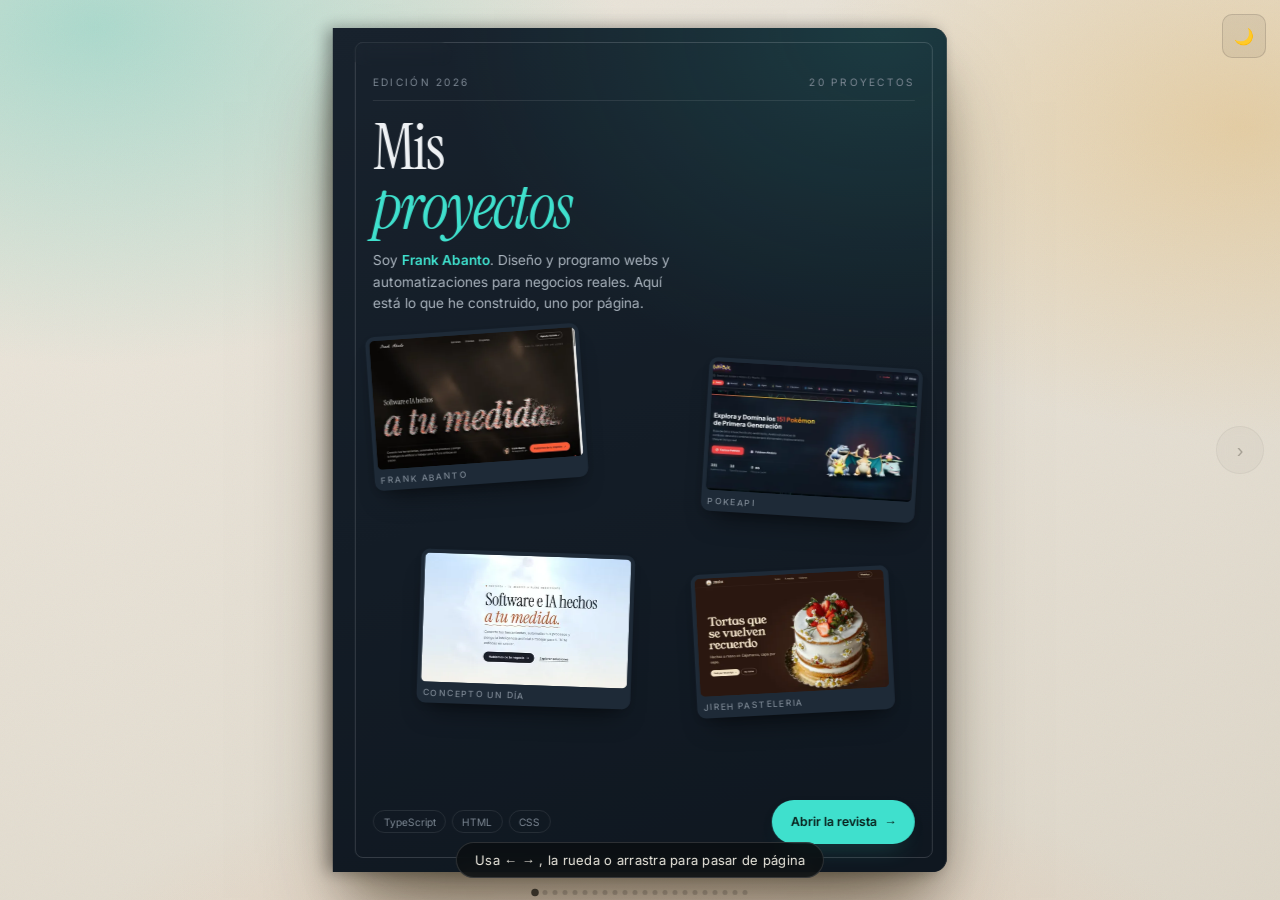
==== docs/index.html @ 63c0d139 "chore(auto): sincronización del catálogo [skip ci]" ====
<!DOCTYPE html>
<html lang="es" data-theme="dark">
<head>
  <meta charset="UTF-8">
  <meta name="viewport" content="width=device-width, initial-scale=1.0">
  <meta http-equiv="Content-Security-Policy" content="default-src 'self'; script-src 'self'; style-src 'self' 'unsafe-inline'; img-src 'self' data: https:; font-src 'self'; connect-src 'self'; object-src 'none'; base-uri 'none'; form-action 'none'">
  <title>Revista de proyectos · Frank Abanto</title>
  <meta name="description" content="Revista interactiva con los proyectos de diseño, web y automatización de Frank Abanto: pasa las páginas, mira cada captura y entra a la demo o al código.">
  <meta name="author" content="Frank Abanto">
  <meta name="robots" content="index, follow, max-image-preview:large">
  <link rel="canonical" href="https://frankusqabant.github.io/revista-de-proyectos/">
  <meta name="color-scheme" content="dark light">
  <meta name="theme-color" content="#0b1013" media="(prefers-color-scheme: dark)">
  <meta name="theme-color" content="#efeae0" media="(prefers-color-scheme: light)">

  <!-- Open Graph (Facebook, WhatsApp, LinkedIn, Telegram, Discord…) -->
  <meta property="og:type" content="website">
  <meta property="og:site_name" content="Revista de proyectos · Frank Abanto">
  <meta property="og:locale" content="es_PE">
  <meta property="og:title" content="Mis proyectos · Revista interactiva de Frank Abanto">
  <meta property="og:description" content="Diseño, web y automatización en formato revista: pasa las páginas, mira cada proyecto y entra a la demo o al código.">
  <meta property="og:url" content="https://frankusqabant.github.io/revista-de-proyectos/">
  <meta property="og:image" content="https://frankusqabant.github.io/revista-de-proyectos/og.jpg">
  <meta property="og:image:secure_url" content="https://frankusqabant.github.io/revista-de-proyectos/og.jpg">
  <meta property="og:image:type" content="image/jpeg">
  <meta property="og:image:width" content="1200">
  <meta property="og:image:height" content="630">
  <meta property="og:image:alt" content="Portada de la revista «Mis proyectos» con capturas de Hostal Aguilar, Chavez Originals, Jiréh Pastelería y Concepto Un día">

  <!-- X (Twitter) -->
  <meta name="twitter:card" content="summary_large_image">
  <meta name="twitter:title" content="Mis proyectos · Revista interactiva de Frank Abanto">
  <meta name="twitter:description" content="Diseño, web y automatización en formato revista: pasa las páginas y mira cada proyecto.">
  <meta name="twitter:image" content="https://frankusqabant.github.io/revista-de-proyectos/og.jpg">
  <meta name="twitter:image:alt" content="Portada de la revista «Mis proyectos» con capturas de proyectos reales">

  <!-- Iconos y aplicación instalable -->
  <link rel="icon" href="favicon.ico" sizes="any">
  <link rel="icon" href="icon.svg" type="image/svg+xml">
  <link rel="apple-touch-icon" href="apple-touch-icon.png">
  <link rel="manifest" href="manifest.webmanifest">

  <!-- Datos estructurados: los escribe scripts/sync-repos.mjs -->
  <!-- SEO:INICIO -->
  <script type="application/ld+json">{"@context":"https://schema.org","@graph":[{"@type":"WebSite","@id":"https://frankusqabant.github.io/revista-de-proyectos/#sitio","url":"https://frankusqabant.github.io/revista-de-proyectos/","name":"Revista de proyectos · Frank Abanto","inLanguage":"es","description":"Revista interactiva con los proyectos de diseño, web y automatización de Frank Abanto.","author":{"@id":"https://frankusqabant.github.io/revista-de-proyectos/#autor"}},{"@type":"Person","@id":"https://frankusqabant.github.io/revista-de-proyectos/#autor","name":"Frank Abanto","url":"https://github.com/FrankUsqAbant","sameAs":["https://github.com/FrankUsqAbant"],"jobTitle":"Desarrollador web y automatizaciones"},{"@type":"CollectionPage","@id":"https://frankusqabant.github.io/revista-de-proyectos/#coleccion","url":"https://frankusqabant.github.io/revista-de-proyectos/","name":"Mis proyectos","isPartOf":{"@id":"https://frankusqabant.github.io/revista-de-proyectos/#sitio"},"inLanguage":"es","mainEntity":{"@type":"ItemList","numberOfItems":20,"itemListElement":[{"@type":"ListItem","position":1,"name":"LeerEsPensar","url":"https://frankusqabant.github.io/revista-de-proyectos/#LeerEsPensar","description":"Una biblioteca para la fan page de facebook para que los que esten en el grupo puedan entrar y descargar los libros que quieran o leer.."},{"@type":"ListItem","position":2,"name":"FrankUsqAbant.Github.Io","url":"https://frankusqabant.github.io/revista-de-proyectos/#FrankUsqAbant.github.io","description":"Tarjeta digital en estilo terminal: redes, código QR, contacto (vCard) y compartir. Sin frameworks, 43 KB"},{"@type":"ListItem","position":3,"name":"Frank Abanto","url":"https://frankusqabant.github.io/revista-de-proyectos/#frank-abanto","description":"portafolio de un solo archivo: titular bordado con canvas y WebGL, y proyectos leídos de GitHub"},{"@type":"ListItem","position":4,"name":"PokeAPI","url":"https://frankusqabant.github.io/revista-de-proyectos/#PokeAPI","description":"explorador de los 151 Pokémon de primera generación con datos de la API pública"},{"@type":"ListItem","position":5,"name":"Concepto Un día","url":"https://frankusqabant.github.io/revista-de-proyectos/#concepto-un-dia","description":"cielo WebGL interactivo: arrastra el sol y cambia el momento del día"},{"@type":"ListItem","position":6,"name":"Jireh Pasteleria","url":"https://frankusqabant.github.io/revista-de-proyectos/#jireh-pasteleria","description":"JIRÉH Panadería y Pastelería (Cajamarca): catálogo de tortas, 'Arma tu torta' en vivo y pedidos por WhatsApp"},{"@type":"ListItem","position":7,"name":"Chavez Originals","url":"https://frankusqabant.github.io/revista-de-proyectos/#chavez-originals","description":"Chavez Originals (Cajamarca): tienda de calzado con vitrina interactiva, catálogo administrable con Supabase y pedidos por WhatsApp"},{"@type":"ListItem","position":8,"name":"Hostal Aguilar","url":"https://frankusqabant.github.io/revista-de-proyectos/#hostal-aguilar","description":"Hostal Aguilar (Cajamarca): web con concepto 'la luz encendida', reservas por WhatsApp y panel con Supabase"},{"@type":"ListItem","position":9,"name":"WOU Academic Document Studio","url":"https://frankusqabant.github.io/revista-de-proyectos/#document-student","description":"generador de documentos académicos oficiales de Western Oregon University (React + TypeScript)"},{"@type":"ListItem","position":10,"name":"Santuario de Yoga Elite","url":"https://frankusqabant.github.io/revista-de-proyectos/#simple-yoga-elite","description":"web wellness de estilo boutique con diseño sereno"},{"@type":"ListItem","position":11,"name":"Portafolio personal de Frank Abanto","url":"https://frankusqabant.github.io/revista-de-proyectos/#pagina-taller-maquetacion","description":"Frontend Developer. HTML, CSS y JavaScript vanilla, sin frameworks ni build step."},{"@type":"ListItem","position":12,"name":"Abanto.dev","url":"https://frankusqabant.github.io/revista-de-proyectos/#abanto.dev","description":"sitio completo en React + TypeScript: servicios con demos, proyectos, sección «Aprende», agenda y paleta de comandos"},{"@type":"ListItem","position":13,"name":"Kasa Nord","url":"https://frankusqabant.github.io/revista-de-proyectos/#kasa-nord","description":"landing de inmobiliaria de lujo en Lima. HTML/CSS/JS planos, sin build."},{"@type":"ListItem","position":14,"name":"Parallax","url":"https://frankusqabant.github.io/revista-de-proyectos/#parallax","description":"sitio con efecto de profundidad al hacer scroll"},{"@type":"ListItem","position":15,"name":"Astro","url":"https://frankusqabant.github.io/revista-de-proyectos/#astro-sitio-web","description":"sitio web estático hecho con Astro"},{"@type":"ListItem","position":16,"name":"⚡ VÉRTICE","url":"https://frankusqabant.github.io/revista-de-proyectos/#vertice-moda","description":"Moda masculina contemporánea. Sitio web premium dark-theme con acentos cobre. HTML/CSS vanilla, zero dependencias."},{"@type":"ListItem","position":17,"name":"Biblioteca Digital","url":"https://frankusqabant.github.io/revista-de-proyectos/#Proyecto-Library","description":"libros clásicos de dominio público para leer en línea"},{"@type":"ListItem","position":18,"name":"🦷 Clínica dental premium","url":"https://frankusqabant.github.io/revista-de-proyectos/#aurea-dental","description":"sitio web profesional. Diseño elegante, responsive, sin dependencias."},{"@type":"ListItem","position":19,"name":"Eleventy Starter","url":"https://frankusqabant.github.io/revista-de-proyectos/#starter-project-eleventy","description":"plantilla base para sitios estáticos con 11ty y Nunjucks"},{"@type":"ListItem","position":20,"name":"PlatosYa","url":"https://frankusqabant.github.io/revista-de-proyectos/#PlatosYa","description":"sistema de pedidos para restaurantes: carta y carrito para clientes y tablero Kanban en tiempo real para la cocina"}]}}]}</script>
  <!-- SEO:FIN -->

  <!-- Fuentes propias -->
  <link rel="preload" href="fonts/instrument-serif-400.woff2" as="font" type="font/woff2" crossorigin>
  <link rel="preload" href="fonts/instrument-serif-400-italic.woff2" as="font" type="font/woff2" crossorigin>
  <link rel="preload" href="fonts/inter-variable.woff2" as="font" type="font/woff2" crossorigin>

  <!-- Styles -->
  <link rel="stylesheet" href="style.css">
</head>
<body>

  <!-- Lista de proyectos sin JavaScript: la escribe scripts/sync-repos.mjs -->
  <!-- PROYECTOS:INICIO -->
  <noscript>
    <section style="max-width:42rem;margin:2rem auto;padding:0 1rem;font-family:system-ui,sans-serif;line-height:1.6">
      <h1>Mis proyectos</h1>
      <p>Esta revista necesita JavaScript para pasar las páginas. Estos son los proyectos:</p>
      <ul>
      <li><strong>LeerEsPensar</strong>: Una biblioteca para la fan page de facebook para que los que esten en el grupo puedan entrar y descargar los libros que quieran o leer.. (<a href="https://github.com/FrankUsqAbant/LeerEsPensar">Código</a>)</li>
      <li><strong>FrankUsqAbant.Github.Io</strong>: Tarjeta digital en estilo terminal: redes, código QR, contacto (vCard) y compartir. Sin frameworks, 43 KB (<a href="https://frankusqabant.github.io/">Ver en vivo</a> · <a href="https://github.com/FrankUsqAbant/FrankUsqAbant.github.io">Código</a>)</li>
      <li><strong>Frank Abanto</strong>: portafolio de un solo archivo: titular bordado con canvas y WebGL, y proyectos leídos de GitHub (<a href="https://frank-abanto.pages.dev">Ver en vivo</a> · <a href="https://github.com/FrankUsqAbant/frank-abanto">Código</a>)</li>
      <li><strong>PokeAPI</strong>: explorador de los 151 Pokémon de primera generación con datos de la API pública (<a href="https://frankusqabant.github.io/PokeAPI/">Ver en vivo</a> · <a href="https://github.com/FrankUsqAbant/PokeAPI">Código</a>)</li>
      <li><strong>Concepto Un día</strong>: cielo WebGL interactivo: arrastra el sol y cambia el momento del día (<a href="https://concepto-un-dia.pages.dev">Ver en vivo</a> · <a href="https://github.com/FrankUsqAbant/concepto-un-dia">Código</a>)</li>
      <li><strong>Jireh Pasteleria</strong>: JIRÉH Panadería y Pastelería (Cajamarca): catálogo de tortas, &#39;Arma tu torta&#39; en vivo y pedidos por WhatsApp (<a href="https://jireh-pasteleria.pages.dev">Ver en vivo</a> · <a href="https://github.com/FrankUsqAbant/jireh-pasteleria">Código</a>)</li>
      <li><strong>Chavez Originals</strong>: Chavez Originals (Cajamarca): tienda de calzado con vitrina interactiva, catálogo administrable con Supabase y pedidos por WhatsApp (<a href="https://chavez-originals.pages.dev">Ver en vivo</a> · <a href="https://github.com/FrankUsqAbant/chavez-originals">Código</a>)</li>
      <li><strong>Hostal Aguilar</strong>: Hostal Aguilar (Cajamarca): web con concepto &#39;la luz encendida&#39;, reservas por WhatsApp y panel con Supabase (<a href="https://hostal-aguilar.pages.dev">Ver en vivo</a> · <a href="https://github.com/FrankUsqAbant/hostal-aguilar">Código</a>)</li>
      <li><strong>WOU Academic Document Studio</strong>: generador de documentos académicos oficiales de Western Oregon University (React + TypeScript) (<a href="https://frankusqabant.github.io/document-student/">Ver en vivo</a> · <a href="https://github.com/FrankUsqAbant/document-student">Código</a>)</li>
      <li><strong>Santuario de Yoga Elite</strong>: web wellness de estilo boutique con diseño sereno (<a href="https://frankusqabant.github.io/simple-yoga-elite/">Ver en vivo</a> · <a href="https://github.com/FrankUsqAbant/simple-yoga-elite">Código</a>)</li>
      <li><strong>Portafolio personal de Frank Abanto</strong>: Frontend Developer. HTML, CSS y JavaScript vanilla, sin frameworks ni build step. (<a href="https://frankusqabant.github.io/pagina-taller-maquetacion/portafolio-cv/">Ver en vivo</a> · <a href="https://github.com/FrankUsqAbant/pagina-taller-maquetacion">Código</a>)</li>
      <li><strong>Abanto.dev</strong>: sitio completo en React + TypeScript: servicios con demos, proyectos, sección «Aprende», agenda y paleta de comandos (<a href="https://abanto.pages.dev">Ver en vivo</a> · <a href="https://github.com/FrankUsqAbant/abanto.dev">Código</a>)</li>
      <li><strong>Kasa Nord</strong>: landing de inmobiliaria de lujo en Lima. HTML/CSS/JS planos, sin build. (<a href="https://frankusqabant.github.io/kasa-nord/">Ver en vivo</a> · <a href="https://github.com/FrankUsqAbant/kasa-nord">Código</a>)</li>
      <li><strong>Parallax</strong>: sitio con efecto de profundidad al hacer scroll (<a href="https://frankusqabant.github.io/parallax/">Ver en vivo</a> · <a href="https://github.com/FrankUsqAbant/parallax">Código</a>)</li>
      <li><strong>Astro</strong>: sitio web estático hecho con Astro (<a href="https://frankusqabant.github.io/astro-sitio-web/">Ver en vivo</a> · <a href="https://github.com/FrankUsqAbant/astro-sitio-web">Código</a>)</li>
      <li><strong>⚡ VÉRTICE</strong>: Moda masculina contemporánea. Sitio web premium dark-theme con acentos cobre. HTML/CSS vanilla, zero dependencias. (<a href="https://frankusqabant.github.io/vertice-moda/">Ver en vivo</a> · <a href="https://github.com/FrankUsqAbant/vertice-moda">Código</a>)</li>
      <li><strong>Biblioteca Digital</strong>: libros clásicos de dominio público para leer en línea (<a href="https://frankusqabant.github.io/Proyecto-Library/">Ver en vivo</a> · <a href="https://github.com/FrankUsqAbant/Proyecto-Library">Código</a>)</li>
      <li><strong>🦷 Clínica dental premium</strong>: sitio web profesional. Diseño elegante, responsive, sin dependencias. (<a href="https://frankusqabant.github.io/aurea-dental/">Ver en vivo</a> · <a href="https://github.com/FrankUsqAbant/aurea-dental">Código</a>)</li>
      <li><strong>Eleventy Starter</strong>: plantilla base para sitios estáticos con 11ty y Nunjucks (<a href="https://frankusqabant.github.io/starter-project-eleventy/">Ver en vivo</a> · <a href="https://github.com/FrankUsqAbant/starter-project-eleventy">Código</a>)</li>
      <li><strong>PlatosYa</strong>: sistema de pedidos para restaurantes: carta y carrito para clientes y tablero Kanban en tiempo real para la cocina (<a href="https://platos-ya.vercel.app">Ver en vivo</a> · <a href="https://github.com/FrankUsqAbant/PlatosYa">Código</a>)</li>
      </ul>
    </section>
  </noscript>
  <!-- PROYECTOS:FIN -->

  <!-- Loader -->
  <div class="loader" id="loader" aria-hidden="true">
    <div class="loader__spinner"></div>
  </div>

  <!-- Único control fijo: tema claro/oscuro -->
  <button class="theme-toggle" id="theme-toggle" aria-label="Cambiar tema claro/oscuro" title="Cambiar tema">
    <span class="icon-moon" aria-hidden="true">🌙</span>
    <span class="icon-sun" aria-hidden="true">☀️</span>
  </button>

  <!-- Side Navigation -->
  <nav class="side-nav side-nav--prev" aria-label="Página anterior">
    <button class="side-nav__btn" id="side-prev" aria-label="Página anterior" title="Página anterior (←)">
      ‹
    </button>
  </nav>
  <nav class="side-nav side-nav--next" aria-label="Página siguiente">
    <button class="side-nav__btn" id="side-next" aria-label="Página siguiente" title="Página siguiente (→)">
      ›
    </button>
  </nav>

  <!-- Magazine 3D Stage -->
  <main class="magazine-scene is-cover" id="magazine-scene" role="main" aria-label="Revista de proyectos de Frank Abanto">
    <div class="magazine" id="magazine">
      
      <!-- Portada de la revista (con dos caras: tapa y contratapa interna) -->
      <article class="cover-page mag-page" id="cover-page" aria-label="Portada de la revista de proyectos">
        <div class="cover-face cover-front" id="cover-front">
          <!-- La rellena script.js con los datos de proyectos.json -->
        </div>

        <div class="cover-face cover-back" id="cover-back">
          <!-- Cara interna que se revela al girar la tapa -->
        </div>
      </article>

      <!-- Spread abierto (Página izquierda: Imagen / Página derecha: Detalles) -->
      <div class="spread-base" id="spread-container">
        <!-- Renderizado dinámico por script.js -->
      </div>

      <!-- Contraportada -->
      <article class="backcover-page mag-page" id="backcover-page" aria-label="Contraportada de la revista">
        <section class="backcover-quotes" aria-label="Frases de Marco Aurelio">
          <span class="bq-kicker">Marco Aurelio · Meditaciones</span>
          <div class="bq-stage" id="bq-stage">
            <blockquote class="bq on"><p>Ya no discutas qué es un buen hombre: sé uno.</p></blockquote>
            <blockquote class="bq"><p>Lo que se interpone en el camino se convierte en el camino.</p></blockquote>
            <blockquote class="bq"><p>Si algo te aflige, no es la cosa, sino tu juicio sobre ella; y está en tu mano cambiarlo ahora.</p></blockquote>
            <blockquote class="bq"><p>Lo que no beneficia a la colmena, tampoco beneficia a la abeja.</p></blockquote>
            <blockquote class="bq"><p>La mejor venganza es no parecerte a quien te hizo daño.</p></blockquote>
            <blockquote class="bq"><p>Haz cada cosa como si fuera la última de tu vida.</p></blockquote>
          </div>
          <span class="bq-nota">Traducción libre</span>
        </section>
        <div class="backcover-inner">
          <div class="cover__logo-wrap" aria-hidden="true"><svg viewBox="0 0 24 24" fill="none" stroke="currentColor" stroke-width="1.7" stroke-linecap="round" stroke-linejoin="round" aria-hidden="true"><path d="M12 6.5C10 5 7 4.6 4 5v12c3-.4 6 0 8 1.5 2-1.5 5-1.9 8-1.5V5c-3-.4-6 0-8 1.5Z"/><path d="M12 6.5v12"/></svg></div>
          <h2 class="backcover__text">Gracias por <em>leer</em></h2>
          <p class="backcover__vivo"><span class="vivo-punto" aria-hidden="true"></span>Aquí se irán sumando nuevos proyectos, solos: la revista se actualiza cada 30 minutos.</p>
          <p class="backcover__sub">
            Soy Frank Abanto. Todo el código de estos proyectos está abierto en GitHub: míralo, úsalo o escríbeme por ahí.
          </p>
          <a href="https://github.com/FrankUsqAbant" target="_blank" rel="noopener noreferrer" class="cover__cta backcover__gh">
            Ver mi perfil en GitHub <span aria-hidden="true">↗</span>
          </a>
          <button class="cover__cta" id="btn-inicio" aria-label="Volver al inicio">
            <span aria-hidden="true">←</span> Volver a la portada
          </button>
        </div>
      </article>

    </div>
  </main>

  <!-- Puntos de posición e indicación de uso -->
  <div class="puntos" id="puntos" aria-hidden="true"></div>
  <p class="pista" id="pista" aria-hidden="true"></p>

  <!-- Página actual (solo para lectores de pantalla) -->
  <p class="sr-only" id="nav-counter" aria-live="polite">Portada</p>

  <!-- Scripts -->
  <script src="script.js"></script>
</body>
</html>
---- docs/style.css ----
/* Fuentes propias (licencia OFL): Instrument Serif e Inter. */
@font-face{font-family:"Instrument Serif";font-style:normal;font-weight:400;font-display:swap;src:url(fonts/instrument-serif-400.woff2) format("woff2")}
@font-face{font-family:"Instrument Serif";font-style:italic;font-weight:400;font-display:swap;src:url(fonts/instrument-serif-400-italic.woff2) format("woff2")}
@font-face{font-family:Inter;font-style:normal;font-weight:100 900;font-display:swap;src:url(fonts/inter-variable.woff2) format("woff2")}

/* ═══════════════════════════════════════════════════════════
   REVISTA DE PROYECTOS — Sistema de diseño
   Realistic Open-Spread Editorial Experience
   ═══════════════════════════════════════════════════════════ */

/* ── Custom Properties ── */
:root {
  /* Desk Surface (Table Background) */
  --desk-base: #181716;
  --desk-surface: #22201D;
  --desk-grain: rgba(255, 255, 255, 0.025);
  --desk-spotlight: rgba(255, 245, 230, 0.07);

  /* Magazine Paper & Material (Light / Warm Cream) */
  --mag-paper-left: #F5F3ED;
  --mag-paper-right: #FAF8F4;
  --mag-paper-inner: #FFFFFF;
  --mag-edge-thickness: #DDD7CD;
  --mag-edge-shadow: rgba(0, 0, 0, 0.25);
  
  /* Text & Palette */
  --text-primary: #18181A;
  --text-secondary: #52525B;
  --text-muted: #8E8E93;
  --accent: #0D9488;
  --accent-hover: #0F766E;
  --accent-soft: rgba(13, 148, 136, 0.1);
  --accent-glow: rgba(13, 148, 136, 0.25);
  
  /* Borders & Shadows */
  --border-subtle: rgba(0, 0, 0, 0.06);
  --border-focus: rgba(13, 148, 136, 0.4);
  --shadow-spread: 
    0 45px 90px -20px rgba(0, 0, 0, 0.65),
    0 25px 45px -10px rgba(0, 0, 0, 0.45),
    0 10px 20px -5px rgba(0, 0, 0, 0.3);

  /* Spine & Folds */
  --spine-shadow: rgba(0, 0, 0, 0.28);
  --spine-crease: rgba(0, 0, 0, 0.45);

  /* Typography */
  --font-display: 'Instrument Serif', 'Playfair Display', Georgia, serif;
  --font-body: 'Inter', -apple-system, BlinkMacSystemFont, 'Segoe UI', sans-serif;
  --fs-hero: clamp(2.8rem, 5.5vw, 4.8rem);
  --fs-title: clamp(1.6rem, 3.2vw, 2.4rem);
  --fs-subtitle: clamp(1rem, 2vw, 1.25rem);
  --fs-body: 0.95rem;
  --fs-small: 0.8125rem;
  --fs-xs: 0.6875rem;

  /* Dimensions */
  --spread-height: min(94vh, 66vw);
  --spread-width: min(calc(var(--spread-height) * 1.52), 96vw);
  --page-width: calc(var(--spread-width) / 2);
  --cover-width: min(480px, 88vw);
  --cover-height: var(--spread-height);

  /* Animation */
  --flip-duration: 0.7s;
  --flip-easing: cubic-bezier(0.645, 0.045, 0.355, 1);
  --transition-fast: 0.18s ease;
  --transition-normal: 0.3s ease;
}

/* ── Dark Mode ── */
[data-theme="dark"] {
  --desk-base: #0B0A0A;
  --desk-surface: #141312;
  --desk-grain: rgba(255, 255, 255, 0.015);
  --desk-spotlight: rgba(45, 212, 191, 0.04);

  --mag-paper-left: #1C1C1F;
  --mag-paper-right: #222226;
  --mag-paper-inner: #18181B;
  --mag-edge-thickness: #2E2E34;
  --mag-edge-shadow: rgba(0, 0, 0, 0.7);

  --text-primary: #F4F4F5;
  --text-secondary: #A1A1AA;
  --text-muted: #71717A;
  --accent: #2DD4BF;
  --accent-hover: #5EEAD4;
  --accent-soft: rgba(45, 212, 191, 0.1);
  --accent-glow: rgba(45, 212, 191, 0.2);

  --border-subtle: rgba(255, 255, 255, 0.07);
  --border-focus: rgba(45, 212, 191, 0.4);
  --shadow-spread: 
    0 50px 100px -20px rgba(0, 0, 0, 0.9),
    0 30px 50px -10px rgba(0, 0, 0, 0.7);

  --spine-shadow: rgba(0, 0, 0, 0.6);
  --spine-crease: rgba(0, 0, 0, 0.85);
}

/* ── Contraste: la revista siempre se distingue del fondo ──
   Fondo oscuro → revista de papel claro. Fondo claro → revista oscura. */
[data-theme="dark"] .magazine-scene {
  --mag-paper-left: #F3EDE0;
  --mag-paper-right: #F8F3E8;
  --mag-paper-inner: #FFFFFF;
  --mag-edge-thickness: #DDD3BF;
  --mag-edge-shadow: rgba(0, 0, 0, 0.25);
  --text-primary: #1C1A16;
  --text-secondary: #5C564A;
  --text-muted: #8A8372;
  --accent: #0C8F80;
  --accent-hover: #0A7A6D;
  --accent-soft: rgba(12, 143, 128, 0.10);
  --accent-glow: rgba(12, 143, 128, 0.28);
  --border-subtle: rgba(28, 26, 22, 0.09);
  --border-focus: rgba(12, 143, 128, 0.4);
  --shadow-spread: 0 45px 90px -20px rgba(0, 0, 0, 0.65), 0 25px 45px -10px rgba(0, 0, 0, 0.45), 0 10px 20px -5px rgba(0, 0, 0, 0.3);
  --spine-shadow: rgba(0, 0, 0, 0.28);
  --spine-crease: rgba(0, 0, 0, 0.45);
}

[data-theme="light"] .magazine-scene {
  --mag-paper-left: #141C25;
  --mag-paper-right: #17212B;
  --mag-paper-inner: #101820;
  --mag-edge-thickness: #243140;
  --mag-edge-shadow: rgba(0, 0, 0, 0.7);
  --text-primary: #EEF1F4;
  --text-secondary: #A9B3BD;
  --text-muted: #7D8894;
  --accent: #3FE0CD;
  --accent-hover: #7AF0E2;
  --accent-soft: rgba(63, 224, 205, 0.10);
  --accent-glow: rgba(63, 224, 205, 0.24);
  --border-subtle: rgba(255, 255, 255, 0.09);
  --border-focus: rgba(63, 224, 205, 0.4);
  --shadow-spread: 0 50px 90px -24px rgba(40, 30, 10, 0.55), 0 28px 46px -14px rgba(40, 30, 10, 0.4);
  --spine-shadow: rgba(0, 0, 0, 0.55);
  --spine-crease: rgba(0, 0, 0, 0.8);
}

/* ── Global Reset ── */
*, *::before, *::after {
  margin: 0; padding: 0; box-sizing: border-box;
}

html, body {
  width: 100%; height: 100%;
}

body {
  font-family: var(--font-body);
  background-color: var(--desk-base);
  color: var(--text-primary);
  display: flex;
  flex-direction: column;
  align-items: center;
  justify-content: center;
  overflow: hidden;
  position: relative;
  transition: background-color var(--transition-normal);
}

/* ═══════════════════════════════════════════════════════════
   PREMIUM STUDIO DESK BACKGROUND (Iluminación y Ambiente)
   ═══════════════════════════════════════════════════════════ */
body::before {
  content: '';
  position: fixed;
  inset: -6%;
  background:
    radial-gradient(52% 48% at 12% 8%, rgba(20, 184, 166, 0.32), transparent 70%),
    radial-gradient(46% 44% at 92% 18%, rgba(201, 150, 74, 0.22), transparent 70%),
    radial-gradient(64% 46% at 50% 112%, rgba(56, 189, 248, 0.14), transparent 70%),
    linear-gradient(160deg, #0e1418 0%, #070a0d 70%);
  pointer-events: none;
  z-index: 0;
  animation: aurora 30s ease-in-out infinite alternate;
}

[data-theme="light"] body::before {
  background:
    radial-gradient(52% 48% at 12% 8%, rgba(20, 184, 166, 0.30), transparent 70%),
    radial-gradient(46% 44% at 92% 18%, rgba(224, 181, 105, 0.46), transparent 70%),
    radial-gradient(64% 46% at 50% 112%, rgba(244, 162, 120, 0.30), transparent 70%),
    linear-gradient(160deg, #efeae0 0%, #ddd6c8 100%);
}

@keyframes aurora {
  0% { transform: translate3d(0, 0, 0) scale(1); }
  100% { transform: translate3d(-1.6%, 1.2%, 0) scale(1.05); }
}

/* Grano fino y viñeta suave */
body::after {
  content: '';
  position: fixed;
  inset: 0;
  pointer-events: none;
  z-index: 0;
  background-image: url("data:image/svg+xml,%3Csvg xmlns='http://www.w3.org/2000/svg' width='160' height='160'%3E%3Cfilter id='n'%3E%3CfeTurbulence type='fractalNoise' baseFrequency='.9' numOctaves='2'/%3E%3C/filter%3E%3Crect width='160' height='160' filter='url(%23n)' opacity='.55'/%3E%3C/svg%3E");
  opacity: 0.07;
  box-shadow: inset 0 0 170px rgba(0, 0, 0, 0.4);
}

[data-theme="light"] body::after {
  opacity: 0.09;
  box-shadow: inset 0 0 150px rgba(120, 98, 60, 0.16);
}

@media (max-width: 640px) { .theme-toggle { top: 4px; right: 8px; } }
.sr-only { position: absolute; width: 1px; height: 1px; overflow: hidden; clip: rect(0 0 0 0); white-space: nowrap; }

.theme-toggle {
  position: fixed;
  top: 14px; right: 14px;
  z-index: 100;
  background: rgba(255, 255, 255, 0.08);
  border: 1px solid rgba(255, 255, 255, 0.15);
  color: #D1D5DB;
  width: 36px; height: 36px;
  border-radius: 10px;
  cursor: pointer;
  display: grid; place-items: center;
  font-size: 16px;
  transition: all var(--transition-fast);
}
.theme-toggle:hover { color: var(--accent); border-color: var(--accent); background: var(--accent-soft); }
.theme-toggle:focus-visible { outline: 2px solid var(--accent); }
.theme-toggle .icon-sun,
[data-theme="dark"] .theme-toggle .icon-moon { display: none; }
[data-theme="dark"] .theme-toggle .icon-sun { display: block; }

/* ═══════════════════════════════════════════════════════════
   MAGAZINE 3D STAGE & STRUCTURE
   ═══════════════════════════════════════════════════════════ */
.magazine-scene {
  perspective: 2600px;
  position: relative;
  z-index: 10;
  display: flex;
  align-items: center;
  justify-content: center;
  width: var(--spread-width);
  height: var(--spread-height);
  transition: width 0.5s ease, height 0.5s ease;
}

.magazine {
  width: 100%;
  height: 100%;
  position: relative;
  transform-style: preserve-3d;
  transition: transform 0.85s cubic-bezier(0.25, 1, 0.45, 1);
}

/* En portada cerrada: la revista se desplaza suavemente hacia la izquierda
   para que la tapa (ubicada en el 50% derecho) quede visualmente centrada en pantalla */
.magazine-scene.is-cover .magazine {
  transform: translateX(-25%) rotateY(var(--inc-x, 0deg)) rotateX(var(--inc-y, 0deg));
}

.magazine-scene.is-spread .magazine {
  transform: translateX(0);
}

.mag-page {
  position: absolute;
  background: var(--mag-paper-right);
  overflow: hidden;
  display: flex;
  flex-direction: column;
}

/* Base Spread Container */
.spread-base {
  position: absolute;
  inset: 0;
  width: 100%;
  height: 100%;
  z-index: 10;
  transition: opacity 0.45s ease;
}

.magazine-scene.is-cover .spread-base {
  opacity: 0;
  pointer-events: none;
}

.magazine-scene.is-spread .spread-base {
  opacity: 1;
  pointer-events: auto;
}

/* ═══════════════════════════════════════════════════════════
   PORTADA DE LA REVISTA (COVER - TAPA CON GIRO SOBRE EL LOMO)
   ═══════════════════════════════════════════════════════════ */
.cover-page {
  position: absolute;
  top: 0;
  left: 50%;
  width: 50%;
  height: 100%;
  border-radius: 0 14px 14px 0;
  box-shadow: 
    var(--shadow-spread),
    -6px 0 16px rgba(0,0,0,0.35);
  transform-origin: left center;
  transform-style: preserve-3d;
  transition: transform 0.85s cubic-bezier(0.25, 1, 0.45, 1), box-shadow 0.85s ease;
  z-index: 40;
  cursor: pointer;
}

.cover-page.flipped {
  transform: rotateY(-180deg);
  pointer-events: none;
  box-shadow: 
    -15px 25px 45px rgba(0,0,0,0.4),
    0 10px 20px rgba(0,0,0,0.2);
}

.cover-face {
  position: absolute;
  inset: 0;
  width: 100%;
  height: 100%;
  backface-visibility: hidden !important;
  -webkit-backface-visibility: hidden !important;
  border-radius: 0 14px 14px 0;
  display: flex;
  flex-direction: column;
}

.cover-front {
  transform: rotateY(0deg);
  backface-visibility: hidden !important;
  -webkit-backface-visibility: hidden !important;
  overflow: hidden;
  background: 
    radial-gradient(ellipse at 50% 20%, var(--accent-soft) 0%, transparent 60%),
    linear-gradient(180deg, var(--mag-paper-right) 0%, var(--mag-paper-left) 100%);
}

.cover-front,
.cover-front * {
  backface-visibility: hidden !important;
  -webkit-backface-visibility: hidden !important;
}

/* Realistic Magazine Spine (Solo en la cara frontal) */
.cover-front::before {
  content: '';
  position: absolute;
  top: 0; left: 0;
  width: 20px; height: 100%;
  background: linear-gradient(to right,
    rgba(0,0,0,0.4) 0%,
    rgba(0,0,0,0.12) 40%,
    transparent 100%
  );
  pointer-events: none;
  backface-visibility: hidden !important;
  -webkit-backface-visibility: hidden !important;
}

/* Paper Stacking Effect (Solo en la cara frontal) */
.cover-front::after {
  content: '';
  position: absolute;
  top: 4px; right: -8px;
  width: 8px; height: calc(100% - 8px);
  background: repeating-linear-gradient(
    90deg,
    var(--mag-edge-thickness) 0px, var(--mag-edge-thickness) 1px,
    var(--mag-edge-shadow) 1px, var(--mag-edge-shadow) 2px
  );
  border-radius: 0 4px 4px 0;
  box-shadow: 2px 0 5px rgba(0,0,0,0.4);
  backface-visibility: hidden !important;
  -webkit-backface-visibility: hidden !important;
}

.cover-back {
  transform: rotateY(180deg);
  border-radius: 14px 0 0 14px;
  background: var(--mag-paper-left);
  overflow: hidden;
}

.cover-back,
.cover-back * {
  backface-visibility: hidden !important;
  -webkit-backface-visibility: hidden !important;
}

.cover-face .spread__left,
.cover-face .spread__right,
.cover-back .spread__left,
.cover-back .spread__right {
  width: 100% !important;
  height: 100% !important;
}

.cover-page .page-inner,
.leaf-front--cover .page-inner,
.leaf-back--cover .page-inner {
  flex: 1;
  display: flex;
  flex-direction: column;
  align-items: stretch;
  justify-content: flex-start;
  text-align: left;
  padding: 2.1rem 2rem 1.8rem 2.5rem;
  position: relative;
  overflow: hidden;
  background:
    radial-gradient(120% 70% at 90% 0%, rgba(12, 143, 128, 0.10), transparent 60%),
    linear-gradient(160deg, #FAF5EA 0%, #F0E8D6 100%);
}

[data-theme="light"] .cover-page .page-inner,
[data-theme="light"] .leaf-front--cover .page-inner,
[data-theme="light"] .leaf-back--cover .page-inner {
  background:
    radial-gradient(120% 70% at 90% 0%, rgba(63, 224, 205, 0.14), transparent 60%),
    linear-gradient(160deg, #18222D 0%, #0F1720 100%);
}

/* Marco fino, como una portada impresa */
.cover-page .page-inner::before,
.leaf-front--cover .page-inner::before,
.leaf-back--cover .page-inner::before {
  content: '';
  position: absolute;
  top: 14px; right: 14px; bottom: 14px; left: 22px;
  border: 1px solid rgba(28, 26, 22, 0.14);
  border-radius: 8px;
  pointer-events: none;
}

[data-theme="light"] .cover-page .page-inner::before,
[data-theme="light"] .leaf-front--cover .page-inner::before,
[data-theme="light"] .leaf-back--cover .page-inner::before {
  border-color: rgba(238, 241, 244, 0.16);
}

.cv-meta {
  position: relative;
  z-index: 1;
  display: flex;
  justify-content: space-between;
  margin-top: 0.9rem;
  font-size: 0.64rem;
  letter-spacing: 0.22em;
  text-transform: uppercase;
  color: var(--text-muted);
}

.cv-rule {
  position: relative;
  z-index: 1;
  height: 1px;
  background: var(--border-subtle);
  margin: 0.8rem 0 1.1rem;
}

.cover__title {
  position: relative;
  z-index: 1;
  font-family: var(--font-display);
  font-size: clamp(2.8rem, 5vw, 4.3rem);
  line-height: 0.92;
  font-weight: 400;
  letter-spacing: -0.025em;
  color: var(--text-primary);
}

.cover__title em {
  display: block;
  font-style: italic;
  color: var(--accent);
}

.cover__subtitle {
  position: relative;
  z-index: 1;
  font-size: 0.86rem;
  line-height: 1.55;
  font-weight: 400;
  color: var(--text-secondary);
  max-width: 19rem;
  margin-top: 0.85rem;
}

/* Láminas con las capturas reales de los proyectos */
.cv-plates {
  position: relative;
  flex: 1;
  min-height: 0;
  margin: 1rem -0.2rem 0.5rem;
}

.cv-plate {
  position: absolute;
  width: 39%;
  padding: 0.28rem;
  border-radius: 9px;
  background: #FFFDF8;
  box-shadow: 0 18px 26px -14px rgba(0, 0, 0, 0.5), 0 3px 8px -3px rgba(0, 0, 0, 0.22);
  transform: rotate(var(--r, 0deg));
  animation: cv-flota var(--d, 8s) ease-in-out infinite;
}

[data-theme="light"] .cv-plate { background: #1E2A37; }

.cv-plate img {
  display: block;
  width: 100%;
  aspect-ratio: 16 / 10;
  object-fit: cover;
  border-radius: 5px;
}

.cv-plate span {
  display: block;
  padding: 0.38rem 0.12rem 0.08rem;
  font-size: 0.54rem;
  font-weight: 500;
  letter-spacing: 0.16em;
  text-transform: uppercase;
  color: var(--text-muted);
  white-space: nowrap;
  overflow: hidden;
  text-overflow: ellipsis;
}

.cv-plate:nth-child(1) { left: 0; top: 0; --r: -4deg; --d: 8s; }
.cv-plate:nth-child(2) { right: 0; top: 7%; --r: 3.5deg; --d: 9.5s; }
.cv-plate:nth-child(3) { left: 9%; top: 48%; --r: 2deg; --d: 7.5s; z-index: 2; }
.cv-plate:nth-child(4) { right: 5%; top: 52%; --r: -3deg; --d: 10s; width: 36%; }

@keyframes cv-flota {
  0%, 100% { transform: translateY(0) rotate(var(--r, 0deg)); }
  50% { transform: translateY(-0.5rem) rotate(calc(var(--r, 0deg) + 0.8deg)); }
}

.cv-pie {
  position: relative;
  z-index: 1;
  display: flex;
  align-items: center;
  justify-content: space-between;
  gap: 0.7rem;
}

.cv-chips { display: flex; gap: 0.35rem; flex-wrap: wrap; }

.cv-chips span {
  font-size: 0.64rem;
  color: var(--text-muted);
  border: 1px solid var(--border-subtle);
  border-radius: 999px;
  padding: 0.3rem 0.6rem;
}

.cover__cta {
  display: inline-flex;
  align-items: center;
  gap: 0.5rem;
  padding: 0.8rem 1.15rem;
  background: var(--accent);
  color: #FFFFFF;
  font-family: var(--font-body);
  font-size: 0.78rem;
  font-weight: 600;
  border: none;
  border-radius: 999px;
  cursor: pointer;
  white-space: nowrap;
  transition: transform var(--transition-fast), box-shadow var(--transition-fast);
  box-shadow: 0 14px 24px -12px var(--accent-glow), 0 4px 10px rgba(0, 0, 0, 0.1);
}

[data-theme="light"] .cover__cta { color: #08201C; }

.cover__cta:hover { transform: translateY(-2px); box-shadow: 0 18px 28px -12px var(--accent-glow), 0 6px 14px rgba(0, 0, 0, 0.15); }

.cover__logo-wrap {
  width: 56px; height: 56px;
  border-radius: 16px;
  display: grid; place-items: center;
  margin-bottom: 1.4rem;
  color: #FFFFFF;
  background: var(--accent);
  box-shadow: 0 10px 26px -6px var(--accent-glow);
}

[data-theme="light"] .cover__logo-wrap { color: #08201C; }
.cover__logo-wrap svg { width: 28px; height: 28px; }

@media (max-height: 680px) {
  .cv-plate:nth-child(n+3) { display: none; }
}

/* ═══════════════════════════════════════════════════════════
   REVISTA ABIERTA: SPREAD (DOBLE PÁGINA IZQUIERDA + DERECHA)
   ═══════════════════════════════════════════════════════════ */
.spread {
  position: absolute;
  inset: 0;
  display: flex;
  opacity: 0;
  pointer-events: none;
  border-radius: 12px;
  box-shadow: var(--shadow-spread);
  transition: opacity 0.35s ease;
}

.spread.active {
  opacity: 1;
  pointer-events: auto;
}

/* Page bottom edge stack (Efecto de hojas apiladas abajo) */
.spread::after {
  content: '';
  position: absolute;
  bottom: -6px; left: 12px; right: 12px;
  height: 6px;
  background: repeating-linear-gradient(
    0deg,
    var(--mag-edge-thickness) 0px, var(--mag-edge-thickness) 1px,
    var(--mag-edge-shadow) 1px, var(--mag-edge-shadow) 2px
  );
  border-radius: 0 0 8px 8px;
  box-shadow: 0 4px 10px rgba(0,0,0,0.5);
  z-index: 1;
}

/* ── Página Izquierda: Visual Hero & Captura Real ── */
.spread__left {
  width: 50%;
  height: 100%;
  background: var(--mag-paper-left);
  border-radius: 10px 0 0 10px;
  position: relative;
  overflow: hidden;
  display: flex;
  flex-direction: column;
}

/* Left Page Header */
.spread__left-header {
  position: absolute;
  top: 0; left: 0; right: 0;
  padding: 14px 20px;
  display: flex;
  justify-content: space-between;
  align-items: center;
  z-index: 15;
  background: linear-gradient(180deg, rgba(0,0,0,0.5) 0%, transparent 100%);
}

.spread__page-num {
  font-size: var(--fs-xs);
  font-weight: 700;
  color: #FFFFFF;
  letter-spacing: 0.1em;
  text-shadow: 0 1px 3px rgba(0,0,0,0.6);
}

.spread__lang-pill {
  padding: 4px 12px;
  background: rgba(0, 0, 0, 0.45);
  backdrop-filter: blur(8px);
  -webkit-backdrop-filter: blur(8px);
  border: 1px solid rgba(255, 255, 255, 0.2);
  border-radius: 100px;
  font-size: var(--fs-xs);
  font-weight: 600;
  color: #FFFFFF;
  letter-spacing: 0.05em;
  text-transform: uppercase;
}

/* Left Page Image Wrapper — Full Magazine Sheet Display */
.spread__image-wrap {
  width: 100%;
  height: 100%;
  position: relative;
  overflow: hidden;
  display: flex;
  align-items: center;
  justify-content: center;
  background: var(--desk-base);
}

/* Atmospheric Ambient Background: Fills 100% of the page with the project's own palette */
.spread__image-bg {
  position: absolute;
  inset: -20px;
  width: calc(100% + 40px);
  height: calc(100% + 40px);
  object-fit: cover;
  filter: blur(28px) saturate(1.5) brightness(0.42);
  transform: scale(1.1);
  opacity: 0.85;
  pointer-events: none;
  z-index: 1;
}

[data-theme="light"] .spread__image-bg {
  filter: blur(32px) saturate(1.6) brightness(0.28);
}

/* Sharp Editorial Foreground Frame */
.spread__image-frame {
  position: relative;
  z-index: 5;
  width: 100%;
  height: 100%;
  padding: 56px 20px 48px 20px;
  display: flex;
  align-items: center;
  justify-content: center;
}

.spread__image {
  max-width: 100%;
  max-height: 100%;
  width: auto;
  height: auto;
  object-fit: contain;
  display: block;
  border-radius: 8px;
  box-shadow: 
    0 20px 45px -10px rgba(0, 0, 0, 0.7),
    0 6px 16px -4px rgba(0, 0, 0, 0.5),
    0 0 0 1px rgba(255, 255, 255, 0.12);
  transition: transform 0.4s cubic-bezier(0.16, 1, 0.3, 1), box-shadow 0.4s ease;
}

.spread__image-overlay {
  position: absolute;
  inset: 0;
  background: linear-gradient(
    180deg,
    rgba(0,0,0,0.3) 0%,
    transparent 18%,
    transparent 82%,
    rgba(0,0,0,0.5) 100%
  );
  pointer-events: none;
  z-index: 10;
}

.spread__left:hover .spread__image {
  transform: scale(1.025);
  box-shadow: 
    0 25px 55px -10px rgba(0, 0, 0, 0.85),
    0 0 0 1px rgba(255, 255, 255, 0.22);
}

/* Left Page Footer */
.spread__left-footer {
  position: absolute;
  bottom: 0; left: 0; right: 0;
  padding: 12px 20px;
  display: flex;
  justify-content: space-between;
  align-items: center;
  z-index: 15;
  background: linear-gradient(0deg, rgba(0,0,0,0.5) 0%, transparent 100%);
}

.spread__caption {
  font-size: var(--fs-xs);
  color: rgba(255, 255, 255, 0.75);
  letter-spacing: 0.06em;
  text-transform: uppercase;
}

/* Placeholder for repos without image */
.spread__placeholder {
  width: 100%;
  height: 100%;
  display: flex;
  flex-direction: column;
  align-items: center;
  justify-content: center;
  gap: 14px;
  position: relative;
  padding: 2rem;
  text-align: center;
}

.spread__placeholder-icon {
  font-size: 4rem;
  opacity: 0.65;
  z-index: 2;
  filter: drop-shadow(0 4px 10px rgba(0,0,0,0.2));
}

.spread__placeholder-name {
  font-family: var(--font-display);
  font-size: 2rem;
  line-height: 1.15;
  opacity: 0.85;
  z-index: 2;
  word-break: break-word;
}

.spread__placeholder-sub {
  font-size: var(--fs-xs);
  text-transform: uppercase;
  letter-spacing: 0.15em;
  opacity: 0.5;
  z-index: 2;
}

/* Placeholder themes by language */
.ph--javascript { background: linear-gradient(135deg, #1E1B05 0%, #383108 100%); color: #F7DF1E; }
.ph--typescript { background: linear-gradient(135deg, #0A192F 0%, #172A45 100%); color: #60A5FA; }
.ph--python { background: linear-gradient(135deg, #0C1E2E 0%, #1E3A5F 100%); color: #FCD34D; }
.ph--css { background: linear-gradient(135deg, #0D2033 0%, #153A5B 100%); color: #38BDF8; }
.ph--html { background: linear-gradient(135deg, #2B120B 0%, #4D2115 100%); color: #FB923C; }
.ph--astro { background: linear-gradient(135deg, #2D1038 0%, #4C1D5E 100%); color: #F472B6; }
.ph--vue { background: linear-gradient(135deg, #0B2418 0%, #15452E 100%); color: #4ADE80; }
.ph--nunjucks { background: linear-gradient(135deg, #162433 0%, #243B53 100%); color: #94A3B8; }
.ph--code { background: linear-gradient(135deg, #132422 0%, #1D3A37 100%); color: #2DD4BF; }

/* ── Lomo Central (Spine Crease & 3D Lighting) ── */
.spread__spine {
  width: 14px;
  height: 100%;
  position: relative;
  z-index: 20;
  flex-shrink: 0;
  margin-left: -7px;
  margin-right: -7px;
  pointer-events: none;
}

.spread__spine::before {
  content: '';
  position: absolute;
  top: 0; bottom: 0; left: 0; right: 0;
  background: linear-gradient(
    to right,
    rgba(0,0,0,0.35) 0%,
    rgba(0,0,0,0.6) 45%,
    rgba(0,0,0,0.7) 50%,
    rgba(0,0,0,0.6) 55%,
    rgba(0,0,0,0.35) 100%
  );
  box-shadow: 
    inset -3px 0 6px rgba(0,0,0,0.3),
    inset 3px 0 6px rgba(0,0,0,0.3);
}

/* ── Página Derecha: Contenido Editorial ── */
.spread__right {
  width: 50%;
  height: 100%;
  background: 
    radial-gradient(ellipse at 85% 18%, rgba(13, 148, 136, 0.05) 0%, transparent 60%),
    linear-gradient(175deg, #FAFBF7 0%, #F5F6F0 50%, #ECEEE6 100%);
  border-radius: 0 12px 12px 0;
  position: relative;
  overflow: hidden;
  display: flex;
  flex-direction: column;
}

[data-theme="light"] .spread__right {
  background: 
    radial-gradient(ellipse at 85% 18%, rgba(45, 212, 191, 0.06) 0%, transparent 60%),
    linear-gradient(175deg, #18191E 0%, #141519 50%, #0E0F12 100%);
}

/* Page Curvature Highlight (Sombra de curvatura del papel en el lomo) */
.spread__right::before {
  content: '';
  position: absolute;
  top: 0; bottom: 0; left: 0;
  width: 34px;
  background: linear-gradient(to right, 
    rgba(0,0,0,0.18) 0%, 
    rgba(0,0,0,0.06) 40%, 
    transparent 100%
  );
  pointer-events: none;
  z-index: 8;
}

/* Luxury Paper Margin Guide */
.spread__right::after {
  content: '';
  position: absolute;
  top: 18px; right: 18px; bottom: 18px; left: 16px;
  border: 1px solid rgba(13, 148, 136, 0.08);
  border-radius: 6px;
  pointer-events: none;
  z-index: 1;
}

[data-theme="light"] .spread__right::after {
  border-color: rgba(255, 255, 255, 0.04);
}

.right-content {
  flex: 1;
  padding: 2.2rem 2.4rem 1rem 2.6rem;
  display: flex;
  flex-direction: column;
  overflow-y: auto;
  scrollbar-width: thin;
  scrollbar-color: var(--border-subtle) transparent;
  position: relative;
  z-index: 10;
}

.right-content::-webkit-scrollbar { width: 4px; }
.right-content::-webkit-scrollbar-thumb {
  background: var(--border-subtle);
  border-radius: 2px;
}

.right-content__header {
  display: flex;
  justify-content: space-between;
  align-items: center;
  margin-bottom: 0.8rem;
}

.right-content__kicker {
  display: inline-flex;
  align-items: center;
  gap: 7px;
}

.kicker-dot {
  width: 6px;
  height: 6px;
  border-radius: 50%;
  background: var(--accent);
  box-shadow: 0 0 8px var(--accent-glow);
}

.right-content__eyebrow {
  font-size: var(--fs-xs);
  font-weight: 700;
  color: var(--accent);
  letter-spacing: 0.16em;
  text-transform: uppercase;
}

.right-content__date {
  font-size: var(--fs-xs);
  color: var(--text-muted);
  font-weight: 500;
  background: rgba(0,0,0,0.03);
  padding: 3px 9px;
  border-radius: 6px;
  border: 1px solid var(--border-subtle);
}

[data-theme="light"] .right-content__date {
  background: rgba(255,255,255,0.04);
}

.right-content__name {
  font-family: var(--font-display);
  font-size: clamp(1.75rem, 2.3vw, 2.25rem);
  line-height: 1.15;
  font-weight: 400;
  margin-bottom: 0.45rem;
  letter-spacing: -0.02em;
  color: var(--text-primary);
}

.right-content__repo-badge {
  display: inline-flex;
  align-items: center;
  gap: 6px;
  background: rgba(13, 148, 136, 0.07);
  border: 1px solid rgba(13, 148, 136, 0.18);
  padding: 3px 10px;
  border-radius: 6px;
  margin-bottom: 1rem;
  width: fit-content;
}

[data-theme="light"] .right-content__repo-badge {
  background: rgba(45, 212, 191, 0.08);
  border-color: rgba(45, 212, 191, 0.2);
}

.right-content__repo-badge .repo-icon {
  color: var(--accent);
}

.right-content__repo-badge code {
  font-family: var(--font-mono);
  font-size: 0.76rem;
  color: var(--accent);
  font-weight: 600;
}

.right-content__desc {
  font-size: 0.95rem;
  line-height: 1.62;
  color: var(--text-secondary);
  margin-bottom: 1.3rem;
}

.right-content__tags-section {
  margin-bottom: 1.3rem;
}

.tags-title {
  display: block;
  font-size: 0.68rem;
  font-weight: 700;
  letter-spacing: 0.14em;
  color: var(--text-muted);
  text-transform: uppercase;
  margin-bottom: 0.6rem;
}

.right-content__tags {
  display: flex;
  flex-wrap: wrap;
  gap: 6px;
}

.tag-pill {
  display: inline-flex;
  align-items: center;
  gap: 5px;
  padding: 4px 11px;
  background: rgba(13, 148, 136, 0.08);
  color: var(--accent);
  font-size: var(--fs-xs);
  font-weight: 600;
  border-radius: 20px;
  border: 1px solid rgba(13, 148, 136, 0.16);
  transition: all var(--transition-fast);
}

.tag-pill .tag-dot {
  width: 4px;
  height: 4px;
  border-radius: 50%;
  background: var(--accent);
  opacity: 0.7;
}

.tag-pill:hover {
  border-color: var(--accent);
  background: var(--accent-glow);
  transform: translateY(-1px);
}

/* Editorial Spec Sheet Card */
.right-content__meta-grid {
  display: grid;
  grid-template-columns: repeat(3, 1fr);
  gap: 12px;
  background: rgba(255, 255, 255, 0.65);
  padding: 12px 16px;
  border-radius: 10px;
  margin-bottom: 1.4rem;
  border: 1px solid rgba(13, 148, 136, 0.18);
  box-shadow: 0 4px 16px rgba(0,0,0,0.03);
  backdrop-filter: blur(8px);
}

[data-theme="light"] .right-content__meta-grid {
  background: rgba(20, 22, 28, 0.75);
  border-color: rgba(255, 255, 255, 0.08);
  box-shadow: 0 4px 20px rgba(0,0,0,0.25);
}

.meta-box {
  display: flex;
  flex-direction: column;
  gap: 3px;
}

.meta-box:not(:last-child) {
  border-right: 1px solid var(--border-subtle);
  padding-right: 8px;
}

.meta-box__label {
  font-size: 0.62rem;
  font-weight: 700;
  letter-spacing: 0.12em;
  color: var(--text-muted);
  text-transform: uppercase;
}

.meta-box__value {
  font-size: 0.82rem;
  font-weight: 600;
  color: var(--text-primary);
  white-space: nowrap;
}

/* Actions Buttons */
.right-content__actions {
  display: flex;
  align-items: center;
  gap: 12px;
  margin-top: auto;
  padding-top: 0.8rem;
}

.btn {
  display: inline-flex;
  align-items: center;
  justify-content: center;
  gap: 8px;
  padding: 11px 22px;
  font-family: var(--font-body);
  font-size: var(--fs-small);
  font-weight: 600;
  border-radius: 10px;
  cursor: pointer;
  transition: all var(--transition-fast);
  text-decoration: none;
  border: 1px solid transparent;
  white-space: nowrap;
}

.btn--primary {
  background: linear-gradient(135deg, var(--accent) 0%, var(--accent-hover) 100%);
  color: #FFFFFF;
  border-color: var(--accent);
  box-shadow: 0 6px 18px -2px var(--accent-glow);
}

.btn--primary:hover {
  transform: translateY(-2px);
  box-shadow: 0 10px 24px -2px var(--accent-glow);
}

.btn--ghost {
  background: rgba(0, 0, 0, 0.03);
  color: var(--text-primary);
  border-color: var(--border-subtle);
}

[data-theme="light"] .btn--ghost {
  background: rgba(255, 255, 255, 0.05);
  border-color: rgba(255, 255, 255, 0.12);
  color: #f4f4f5;
}

.btn--ghost:hover {
  background: var(--accent-soft);
  border-color: var(--accent);
  color: var(--accent);
  transform: translateY(-2px);
}

/* Right Page Footer */
.right-content__footer {
  padding: 10px 24px;
  display: flex;
  justify-content: space-between;
  align-items: center;
  border-top: 1px solid var(--border-subtle);
  background: transparent;
  z-index: 10;
}

.mag-signature {
  font-size: var(--fs-xs);
  color: var(--text-muted);
  letter-spacing: 0.1em;
  text-transform: uppercase;
  font-weight: 500;
}

.right-content__footer .spread__page-num {
  font-family: var(--font-mono);
  font-size: var(--fs-xs);
  font-weight: 600;
  color: var(--text-muted);
  letter-spacing: 0.08em;
}

/* ═══════════════════════════════════════════════════════════
   HOJA 3D DE PASO DE PÁGINA (REALISTIC 3D LEAF FLIPPER)
   ═══════════════════════════════════════════════════════════ */
.mag-leaf-flipper {
  position: absolute;
  top: 0;
  width: 50%;
  height: 100%;
  transform-style: preserve-3d;
  z-index: 50;
  pointer-events: none;
}

/* Pasar hacia adelante (Right to Left: de 50% a 0%) */
.mag-leaf-flipper.flip-forward {
  left: 50%;
  transform-origin: left center;
  transform: rotateY(0deg);
  transition: transform 0.75s cubic-bezier(0.4, 0, 0.2, 1);
}

.mag-leaf-flipper.flip-forward.is-flipping {
  transform: rotateY(-180deg);
}

/* Pasar hacia atrás (Left to Right: de 0% a 50%) */
.mag-leaf-flipper.flip-backward {
  left: 0;
  transform-origin: right center;
  transform: rotateY(0deg);
  transition: transform 0.75s cubic-bezier(0.4, 0, 0.2, 1);
}

.mag-leaf-flipper.flip-backward.is-flipping {
  transform: rotateY(180deg);
}

.leaf-face {
  position: absolute;
  inset: 0;
  width: 100%;
  height: 100%;
  backface-visibility: hidden;
  -webkit-backface-visibility: hidden;
  overflow: hidden;
  background: var(--mag-paper-right);
}

.leaf-face .spread__left,
.leaf-face .spread__right {
  width: 100% !important;
  height: 100% !important;
}

.leaf-front {
  transform: rotateY(0deg);
  border-radius: 0 10px 10px 0;
  box-shadow: 0 14px 35px rgba(0,0,0,0.35);
}

.leaf-back {
  transform: rotateY(180deg);
  border-radius: 10px 0 0 10px;
  background: var(--mag-paper-left);
  box-shadow: 0 14px 35px rgba(0,0,0,0.35);
}

.leaf-back-reverse {
  transform: rotateY(-180deg);
  border-radius: 0 10px 10px 0;
  background: var(--mag-paper-right);
  box-shadow: 0 14px 35px rgba(0,0,0,0.35);
}

/* Soporte de portada para leaf flipper */
.leaf-front--cover,
.leaf-back--cover {
  background: 
    radial-gradient(ellipse at 50% 20%, var(--accent-soft) 0%, transparent 60%),
    linear-gradient(180deg, var(--mag-paper-right) 0%, var(--mag-paper-left) 100%) !important;
  display: flex;
  flex-direction: column;
}

.leaf-front--cover .page-inner,
.leaf-back--cover .page-inner {
  height: 100%;
  display: flex;
  flex-direction: column;
  align-items: center;
  justify-content: center;
  text-align: center;
  padding: 3rem 2.5rem;
  position: relative;
}

/* Sombras dinámicas que simulan la flexión del papel al volar */
.leaf-shadow {
  position: absolute;
  inset: 0;
  pointer-events: none;
  transition: opacity 0.75s ease;
  z-index: 30;
}

.leaf-shadow-front {
  background: linear-gradient(to right, rgba(0,0,0,0.45) 0%, transparent 60%);
  opacity: 0;
}

.mag-leaf-flipper.is-flipping .leaf-shadow-front {
  opacity: 1;
}

.leaf-shadow-back {
  background: linear-gradient(to left, rgba(0,0,0,0.45) 0%, transparent 60%);
  opacity: 1;
}

.mag-leaf-flipper.is-flipping .leaf-shadow-back {
  opacity: 0;
}

/* ═══════════════════════════════════════════════════════════
   CONTRA PORTADA (BACK COVER)
   ═══════════════════════════════════════════════════════════ */
.backcover-page {
  border-radius: 12px;
  box-shadow: var(--shadow-spread);
  opacity: 0;
  pointer-events: none;
  transition: opacity 0.35s ease;
  background: 
    radial-gradient(ellipse at 50% 80%, var(--accent-soft) 0%, transparent 60%),
    linear-gradient(180deg, var(--mag-paper-right) 0%, var(--mag-paper-left) 100%);
  z-index: 25;
}

.backcover-page.active {
  opacity: 1;
  pointer-events: auto;
}

.backcover-inner {
  height: 100%;
  display: flex;
  flex-direction: column;
  align-items: center;
  justify-content: center;
  text-align: center;
  padding: 3rem;
}

.backcover__text {
  font-family: var(--font-display);
  font-size: var(--fs-title);
  margin-bottom: 0.8rem;
}

.backcover__sub {
  font-size: var(--fs-body);
  color: var(--text-secondary);
  line-height: 1.6;
  margin-bottom: 2.2rem;
}

.backcover__link {
  color: var(--accent);
  text-decoration: none;
  font-weight: 600;
  transition: color var(--transition-fast);
}

.backcover__link:hover {
  color: var(--accent-hover);
  text-decoration: underline;
}

/* ── Controles de Navegación Inferior (Modo Inmersivo Zen) ── */
.nav-controls {
  position: fixed;
  bottom: 0; left: 0; right: 0;
  display: flex;
  align-items: center;
  justify-content: center;
  gap: 24px;
  padding: 16px 24px;
  z-index: 100;
  background: rgba(15, 15, 17, 0.75);
  backdrop-filter: blur(16px);
  -webkit-backdrop-filter: blur(16px);
  border-top: 1px solid rgba(255, 255, 255, 0.08);
  transform: translateY(100%);
  opacity: 0;
  pointer-events: none;
  transition: transform 0.4s cubic-bezier(0.16, 1, 0.3, 1), opacity 0.35s ease;
}

.nav-controls.is-visible,
.nav-controls:hover {
  transform: translateY(0);
  opacity: 1;
  pointer-events: auto;
}

.nav-btn {
  width: 42px; height: 42px;
  border-radius: 12px;
  background: rgba(255, 255, 255, 0.08);
  border: 1px solid rgba(255, 255, 255, 0.15);
  color: #FFFFFF;
  cursor: pointer;
  display: grid; place-items: center;
  font-size: 18px;
  transition: all var(--transition-fast);
}

.nav-btn:hover:not(:disabled) {
  border-color: var(--accent);
  color: var(--accent);
  background: var(--accent-soft);
  transform: translateY(-2px);
  box-shadow: 0 4px 15px var(--accent-glow);
}

.nav-btn:disabled {
  opacity: 0.2;
  cursor: not-allowed;
}

.nav-info {
  display: flex;
  flex-direction: column;
  align-items: center;
  gap: 6px;
  min-width: 140px;
}

.nav-counter {
  font-size: var(--fs-small);
  font-weight: 600;
  color: #FFFFFF;
  font-variant-numeric: tabular-nums;
  letter-spacing: 0.04em;
}

.nav-progress {
  width: 140px;
  height: 3px;
  background: rgba(255, 255, 255, 0.15);
  border-radius: 2px;
  overflow: hidden;
}

.nav-progress__bar {
  height: 100%;
  background: var(--accent);
  border-radius: 2px;
  transition: width var(--transition-normal);
}

/* Side navigation arrows on desktop */
.side-nav {
  position: fixed;
  top: 50%;
  transform: translateY(-50%);
  z-index: 60;
}

.side-nav--prev {
  left: max(16px, calc((100vw - var(--spread-width)) / 2 - 64px));
}

.side-nav--next {
  right: max(16px, calc((100vw - var(--spread-width)) / 2 - 64px));
}

.side-nav__btn {
  width: 48px; height: 48px;
  border-radius: 50%;
  background: rgba(255, 255, 255, 0.08);
  border: 1px solid rgba(255, 255, 255, 0.15);
  color: #FFFFFF;
  cursor: pointer;
  display: grid; place-items: center;
  font-size: 20px;
  transition: all var(--transition-fast);
  backdrop-filter: blur(8px);
  opacity: 0.35;
}

.side-nav__btn:hover:not(:disabled) {
  opacity: 1;
  border-color: var(--accent);
  color: var(--accent);
  background: var(--accent-soft);
  transform: scale(1.1);
  box-shadow: 0 4px 20px var(--accent-glow);
}

.side-nav__btn:disabled {
  opacity: 0;
  pointer-events: none;
}

/* ═══════════════════════════════════════════════════════════
   LOADER & ANIMATIONS
   ═══════════════════════════════════════════════════════════ */
.loader {
  position: fixed; inset: 0;
  background: var(--desk-base);
  display: grid; place-items: center;
  z-index: 1000;
  transition: opacity 0.4s ease;
}
.loader.hidden { opacity: 0; pointer-events: none; }

.loader__spinner {
  width: 40px; height: 40px;
  border: 3px solid rgba(255,255,255,0.1);
  border-top-color: var(--accent);
  border-radius: 50%;
  animation: spin 0.8s linear infinite;
}

@keyframes spin { to { transform: rotate(360deg); } }

.spread.active {
  opacity: 1;
  pointer-events: auto;
}

/* ═══════════════════════════════════════════════════════════
   RESPONSIVE DESIGN (MOBILE & TABLET)
   ═══════════════════════════════════════════════════════════ */
@media (max-width: 820px) {
  :root {
    --spread-width: 96vw;
    --spread-height: min(94vh, 70vw);
  }
  .side-nav { display: none; }
  .right-content { padding: 1.5rem; }
}

@media (max-width: 640px) {
  .magazine-scene.is-cover .magazine,
  .magazine-scene.is-spread .magazine {
    transform: translateX(0) !important;
  }

  .cover-page {
    width: 100% !important;
    left: 0 !important;
    border-radius: 12px !important;
  }

  .magazine-scene.is-spread {
    width: 96vw;
    height: calc(100dvh - 68px);
    margin-top: 48px;
  }

  .spread {
    flex-direction: column;
  }

  .spread__left {
    width: 100%;
    height: 42%;
    border-radius: 10px 10px 0 0;
  }

  .spread__spine { display: none; }

  .spread__right {
    width: 100%;
    height: 58%;
    border-radius: 0 0 10px 10px;
  }

  .right-content {
    padding: 1.2rem;
  }

  .right-content__actions {
    flex-direction: column;
  }

  .btn { width: 100%; }
}


/* ── Objetivos táctiles de al menos 44 px ── */
.theme-toggle { min-width: 44px; min-height: 44px; }
.nav-btn, .side-nav__btn { min-width: 44px; min-height: 44px; }
.btn { min-height: 44px; }
.backcover__link { display: inline-flex; align-items: center; min-height: 44px; }

/* ── Movimiento reducido: sin flotar, sin aurora, sin inclinación ── */
@media (prefers-reduced-motion: reduce) {
  body::before, .cv-plate { animation: none !important; }
  .magazine-scene.is-cover .magazine { transform: translateX(-25%) !important; }
}

/* ── Barras y botones sobre fondo claro ── */

[data-theme="light"] .theme-toggle,
[data-theme="light"] .nav-btn,
[data-theme="light"] .side-nav__btn {
  background: rgba(28, 26, 22, 0.06);
  border-color: rgba(28, 26, 22, 0.14);
  color: #3A352B;
}


/* Las láminas reaccionan al cursor */
.cv-plate { transition: box-shadow 0.35s ease; }
.cv-plate:hover { animation-play-state: paused; box-shadow: 0 26px 34px -14px rgba(0, 0, 0, 0.55), 0 4px 10px -3px rgba(0, 0, 0, 0.25); }

/* ── Hoja izquierda: se adapta al contraste (revista clara u oscura) ── */
.spread__image-wrap {
  background:
    radial-gradient(90% 80% at 35% 35%, color-mix(in srgb, var(--accent) 16%, var(--mag-paper-left)), var(--mag-paper-left));
}

.spread__image-bg {
  filter: blur(40px) saturate(1.3) brightness(1.12);
  opacity: 0.4;
}

[data-theme="light"] .spread__image-wrap {
  background:
    radial-gradient(90% 80% at 35% 35%, color-mix(in srgb, var(--accent) 12%, var(--mag-paper-left)), var(--mag-paper-left));
}

[data-theme="light"] .spread__image-bg {
  filter: blur(36px) saturate(1.5) brightness(0.32);
  opacity: 0.8;
}

.spread__image-overlay {
  background: linear-gradient(180deg, rgba(255, 255, 255, 0.28) 0%, transparent 18%, transparent 84%, rgba(28, 26, 22, 0.08) 100%);
}

[data-theme="light"] .spread__image-overlay {
  background: linear-gradient(180deg, rgba(0, 0, 0, 0.3) 0%, transparent 18%, transparent 82%, rgba(0, 0, 0, 0.45) 100%);
}

.spread__left-header { background: none; }
.spread__left-footer { background: none; }
.spread__page-num { color: var(--text-secondary); text-shadow: none; }
.spread__lang-pill { background: transparent; border-color: var(--border-subtle); color: var(--text-primary); backdrop-filter: none; -webkit-backdrop-filter: none; }
.spread__caption { color: var(--text-muted); }

[data-theme="light"] .spread__left-header { background: linear-gradient(180deg, rgba(0, 0, 0, 0.45) 0%, transparent 100%); }
[data-theme="light"] .spread__left-footer { background: linear-gradient(0deg, rgba(0, 0, 0, 0.45) 0%, transparent 100%); }
[data-theme="light"] .spread__page-num { color: #FFFFFF; text-shadow: 0 1px 3px rgba(0, 0, 0, 0.6); }
[data-theme="light"] .spread__lang-pill { background: rgba(0, 0, 0, 0.45); border-color: rgba(255, 255, 255, 0.2); color: #FFFFFF; backdrop-filter: blur(8px); -webkit-backdrop-filter: blur(8px); }
[data-theme="light"] .spread__caption { color: rgba(255, 255, 255, 0.75); }

/* ── La captura dentro de un marco de navegador ── */
.shot {
  max-width: 100%;
  max-height: 100%;
  display: flex;
  flex-direction: column;
  border-radius: 11px;
  overflow: hidden;
  background: #1B1713;
  box-shadow: 0 30px 44px -22px rgba(20, 14, 6, 0.6), 0 8px 16px -8px rgba(20, 14, 6, 0.3), 0 0 0 1px rgba(255, 255, 255, 0.08);
  transform: rotate(-1deg);
  transition: transform 0.5s cubic-bezier(0.16, 1, 0.3, 1);
}

.spread__left:hover .shot { transform: rotate(0deg) translateY(-3px); }

.shot__bar {
  flex: none;
  height: 24px;
  display: flex;
  align-items: center;
  gap: 6px;
  padding: 0 12px;
  background: #241E19;
}

.shot__bar i { width: 8px; height: 8px; border-radius: 50%; background: #FF5F57; display: block; }
.shot__bar i:nth-child(2) { background: #FEBC2E; }
.shot__bar i:nth-child(3) { background: #28C840; }

.shot .spread__image { border-radius: 0; box-shadow: none; max-height: 100%; min-height: 0; }
.spread__left:hover .shot .spread__image { transform: none; }

/* ── Ficha: título editorial ── */
.right-content__name {
  font-size: clamp(2.2rem, 4.2vw, 3.4rem) !important;
  line-height: 0.98 !important;
  letter-spacing: -0.02em;
}

.right-content__name em { font-style: italic; color: var(--accent); }

.spread__image-bg { opacity: 0.24; filter: blur(46px) saturate(1.2) brightness(1.25); }
[data-theme="light"] .spread__image-bg { opacity: 0.8; filter: blur(36px) saturate(1.5) brightness(0.32); }

.cover__cta { min-height: 44px; }


/* ═══════ Guía de uso, color por proyecto y detalles editoriales ═══════ */
.puntos {
  position: fixed; left: 50%; bottom: 5px; transform: translateX(-50%);
  display: flex; gap: 5px; z-index: 90; pointer-events: none;
  max-width: 92vw; flex-wrap: nowrap;
}
.puntos i { width: 5px; height: 5px; border-radius: 50%; background: currentColor; opacity: 0.22; transition: opacity .3s, transform .3s; }
.puntos i.on { opacity: 0.9; transform: scale(1.5); }
[data-theme="dark"] .puntos { color: #E7E2D6; }
[data-theme="light"] .puntos { color: #2A261E; }

.pista {
  position: fixed; left: 50%; bottom: 22px; transform: translate(-50%, 12px);
  z-index: 95; margin: 0; padding: 9px 18px; border-radius: 999px;
  font-size: 0.82rem; letter-spacing: 0.02em; white-space: nowrap; max-width: 92vw;
  background: rgba(10, 14, 16, 0.82); color: #EDEAE0; border: 1px solid rgba(255,255,255,0.14);
  backdrop-filter: blur(10px); -webkit-backdrop-filter: blur(10px);
  opacity: 0; pointer-events: none; transition: opacity .5s ease, transform .5s ease;
}
.pista.on { opacity: 1; transform: translate(-50%, 0); }

/* El tono del proyecto tiñe su ficha */
.magazine-scene.is-spread .magazine {
  --accent: hsl(var(--tono, 170) 64% 38%);
  --accent-hover: hsl(var(--tono, 170) 64% 30%);
  --accent-soft: hsl(var(--tono, 170) 64% 38% / 0.12);
  --accent-glow: hsl(var(--tono, 170) 64% 38% / 0.30);
}
[data-theme="light"] .magazine-scene.is-spread .magazine {
  --accent: hsl(var(--tono, 170) 78% 62%);
  --accent-hover: hsl(var(--tono, 170) 78% 72%);
  --accent-soft: hsl(var(--tono, 170) 78% 62% / 0.12);
  --accent-glow: hsl(var(--tono, 170) 78% 62% / 0.28);
}

/* Descripción con más cuerpo y folio grande de fondo: la ficha ya no queda vacía */
.right-content { position: relative; isolation: isolate; }
.right-content__desc { font-size: clamp(1rem, 1.35vw, 1.28rem); line-height: 1.65; }
.folio-grande {
  position: absolute; right: 4%; bottom: 86px; z-index: -1; pointer-events: none;
  font-family: 'Instrument Serif', serif; font-style: italic; line-height: 0.8;
  font-size: clamp(7rem, 17vw, 15rem); color: var(--accent); opacity: 0.09;
}
@media (max-width: 640px) { .folio-grande { font-size: 8rem; bottom: 70px; } .pista { font-size: 0.75rem; bottom: 18px; } }

/* Portada y contraportada */
.cover__subtitle strong { color: var(--accent); font-weight: 600; }
.backcover__text em { font-style: italic; color: var(--accent); }
.backcover__gh { display: inline-flex; align-items: center; gap: .5rem; text-decoration: none; margin-bottom: 14px; }

/* «Revista de proyectos» es un botón: vuelve a la portada */
.volver-portada {
  background: none; border: 0; padding: 10px 6px; margin: -10px -6px; font: inherit; letter-spacing: inherit;
  text-transform: inherit; color: inherit; cursor: pointer; text-align: left; min-height: 44px;
  transition: color .25s ease, transform .25s ease;
}
.volver-portada::before { content: '← '; display: inline-block; width: 0; overflow: hidden; vertical-align: bottom; transition: width .25s ease; }
.volver-portada:hover, .volver-portada:focus-visible { color: var(--accent); }
.volver-portada:hover::before, .volver-portada:focus-visible::before { width: 1.1em; }
.volver-portada:focus-visible { outline: 2px solid var(--accent); outline-offset: 2px; border-radius: 6px; }

/* ═══════ Contraportada a dos páginas: frases a la izquierda, cierre a la derecha ═══════ */
.backcover-page { inset: 0; width: 100%; height: 100%; left: 0; display: grid; grid-template-columns: 1fr 1fr; border-radius: 14px; overflow: hidden; }
.backcover-page::after { content: ''; position: absolute; top: 0; bottom: 0; left: 50%; width: 22px; transform: translateX(-50%); background: linear-gradient(90deg, transparent, rgba(0,0,0,.22) 50%, transparent); pointer-events: none; }
.backcover-quotes { position: relative; display: flex; flex-direction: column; justify-content: center; padding: 3rem 3.2rem; background: var(--mag-paper-left); }
.bq-kicker, .bq-nota { font-size: .7rem; letter-spacing: .22em; text-transform: uppercase; color: var(--text-secondary); }
.bq-kicker { position: absolute; top: 2.2rem; left: 3.2rem; }
.bq-nota { position: absolute; bottom: 2rem; left: 3.2rem; opacity: .7; letter-spacing: .12em; }
.bq-stage { position: relative; min-height: 14rem; display: grid; }
.bq { grid-area: 1 / 1; margin: 0; display: flex; align-items: center; opacity: 0; transform: translateY(10px); transition: opacity .9s ease, transform .9s ease; }
.bq.on { opacity: 1; transform: none; }
.bq p { margin: 0; font-family: 'Instrument Serif', serif; font-style: italic; font-size: clamp(1.6rem, 2.6vw, 2.7rem); line-height: 1.22; color: var(--text-primary); }
.bq p::before { content: '“'; display: block; font-size: 1.6em; line-height: .6; color: var(--accent); margin-bottom: .15em; }
.backcover__vivo { display: flex; align-items: center; gap: .6rem; max-width: 30ch; margin: 0 0 1.2rem; font-size: .95rem; line-height: 1.5; color: var(--text-primary); }
.vivo-punto { flex: none; width: 9px; height: 9px; border-radius: 50%; background: var(--accent); box-shadow: 0 0 0 0 var(--accent-glow); animation: vivo 2.2s ease-out infinite; }
@keyframes vivo { 0% { box-shadow: 0 0 0 0 var(--accent-glow); } 70%, 100% { box-shadow: 0 0 0 12px transparent; } }
@media (prefers-reduced-motion: reduce) { .vivo-punto { animation: none; } .bq { transition: none; } }
@media (max-width: 640px) {
  .backcover-page { grid-template-columns: 1fr; grid-template-rows: 44% 56%; }
  .backcover-page::after { display: none; }
  .backcover-quotes { padding: 2.6rem 1.6rem 1.4rem; }
  .bq-kicker { left: 1.6rem; top: 1.2rem; } .bq-nota { display: none; }
  .bq-stage { min-height: 9rem; } .bq p { font-size: 1.35rem; }
  .backcover-inner { padding: 1.2rem; }
}
.backcover__text { color: var(--text-primary); }
.backcover__vivo { display: block; max-width: 34ch; text-align: center; }
.backcover__vivo .vivo-punto { display: inline-block; margin-right: .55rem; vertical-align: middle; }
@media (max-width: 640px) {
  .backcover-page { grid-template-rows: 38% 62%; }
  .backcover-inner { padding: .6rem 1.2rem 1rem; justify-content: flex-start; }
  .backcover-inner .cover__logo-wrap { display: none; }
  .backcover__text { margin-bottom: .4rem; }
  .backcover__vivo { margin-bottom: .6rem; font-size: .88rem; }
  .backcover__sub { margin-bottom: .9rem; font-size: .88rem; }
  .backcover__gh { margin-bottom: 8px; }
}

/* La hoja voladora lleva las láminas quietas, en la misma pose en la que empiezan a flotar al llegar */
.mag-leaf-flipper .cv-plate { animation: none !important; }

/* Giro entre la última ficha y la contraportada: la contraportada espera debajo de la hoja */
.backcover-page.entrando { transition: none; background: none; }
.backcover-page.entrando::after { display: none; }
.backcover-page.entrando .backcover-quotes { visibility: hidden; }
.backcover-page.entrando .backcover-inner { background: linear-gradient(180deg, var(--mag-paper-right) 0%, var(--mag-paper-left) 100%); }
.leaf-face .backcover-quotes { width: 100%; height: 100%; }

/* Foco visible con teclado en las flechas laterales */
.side-nav__btn:focus-visible { outline: 2px solid var(--accent); outline-offset: 3px; }
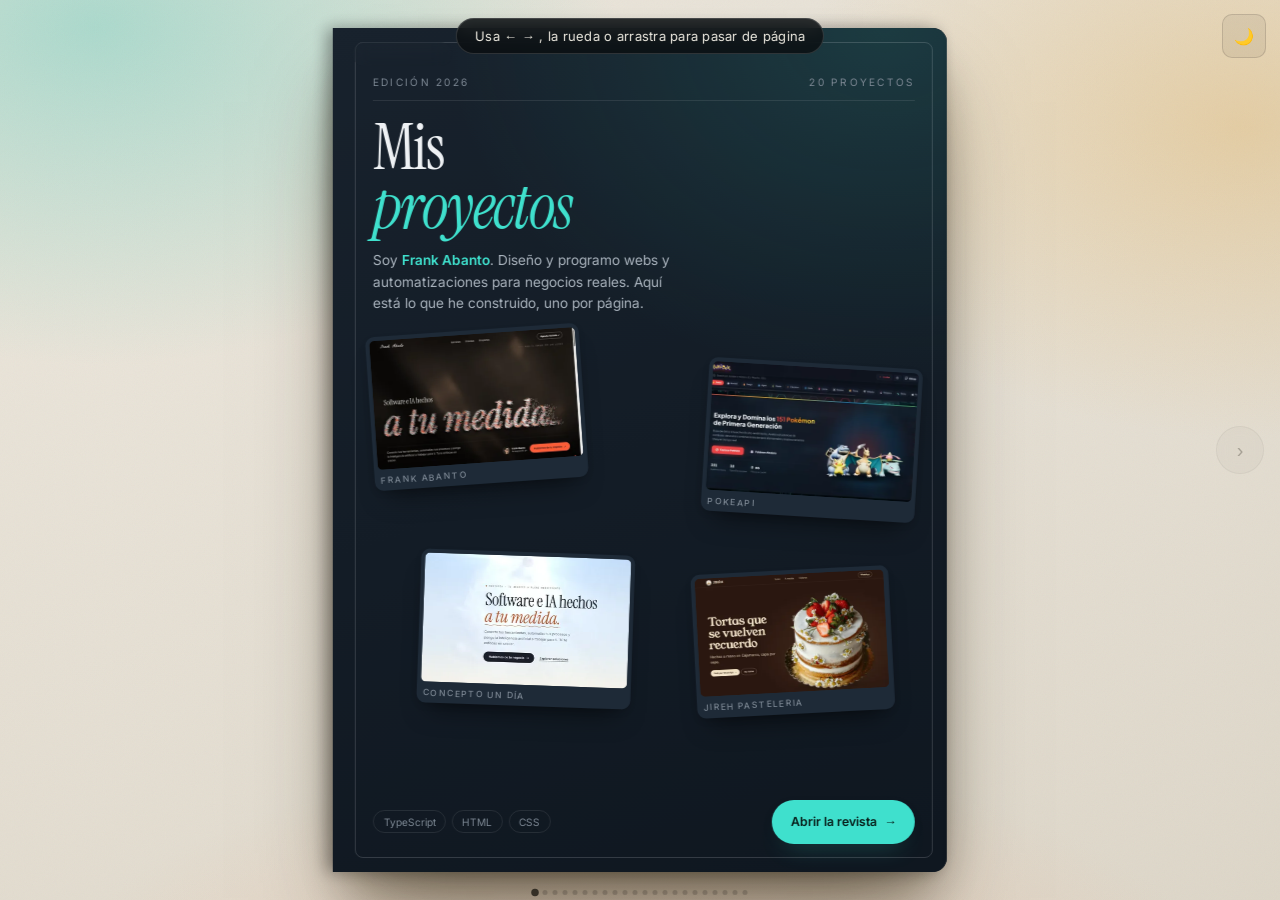
==== commit 651dcb45: "chore(auto): sincronización del catálogo [skip ci]" ====
--- a/docs/index.html
+++ b/docs/index.html
@@ -42,7 +42,7 @@
 
   <!-- Datos estructurados: los escribe scripts/sync-repos.mjs -->
   <!-- SEO:INICIO -->
-  <script type="application/ld+json">{"@context":"https://schema.org","@graph":[{"@type":"WebSite","@id":"https://frankusqabant.github.io/revista-de-proyectos/#sitio","url":"https://frankusqabant.github.io/revista-de-proyectos/","name":"Revista de proyectos · Frank Abanto","inLanguage":"es","description":"Revista interactiva con los proyectos de diseño, web y automatización de Frank Abanto.","author":{"@id":"https://frankusqabant.github.io/revista-de-proyectos/#autor"}},{"@type":"Person","@id":"https://frankusqabant.github.io/revista-de-proyectos/#autor","name":"Frank Abanto","url":"https://github.com/FrankUsqAbant","sameAs":["https://github.com/FrankUsqAbant"],"jobTitle":"Desarrollador web y automatizaciones"},{"@type":"CollectionPage","@id":"https://frankusqabant.github.io/revista-de-proyectos/#coleccion","url":"https://frankusqabant.github.io/revista-de-proyectos/","name":"Mis proyectos","isPartOf":{"@id":"https://frankusqabant.github.io/revista-de-proyectos/#sitio"},"inLanguage":"es","mainEntity":{"@type":"ItemList","numberOfItems":20,"itemListElement":[{"@type":"ListItem","position":1,"name":"LeerEsPensar","url":"https://frankusqabant.github.io/revista-de-proyectos/#LeerEsPensar","description":"Una biblioteca para la fan page de facebook para que los que esten en el grupo puedan entrar y descargar los libros que quieran o leer.."},{"@type":"ListItem","position":2,"name":"FrankUsqAbant.Github.Io","url":"https://frankusqabant.github.io/revista-de-proyectos/#FrankUsqAbant.github.io","description":"Tarjeta digital en estilo terminal: redes, código QR, contacto (vCard) y compartir. Sin frameworks, 43 KB"},{"@type":"ListItem","position":3,"name":"Frank Abanto","url":"https://frankusqabant.github.io/revista-de-proyectos/#frank-abanto","description":"portafolio de un solo archivo: titular bordado con canvas y WebGL, y proyectos leídos de GitHub"},{"@type":"ListItem","position":4,"name":"PokeAPI","url":"https://frankusqabant.github.io/revista-de-proyectos/#PokeAPI","description":"explorador de los 151 Pokémon de primera generación con datos de la API pública"},{"@type":"ListItem","position":5,"name":"Concepto Un día","url":"https://frankusqabant.github.io/revista-de-proyectos/#concepto-un-dia","description":"cielo WebGL interactivo: arrastra el sol y cambia el momento del día"},{"@type":"ListItem","position":6,"name":"Jireh Pasteleria","url":"https://frankusqabant.github.io/revista-de-proyectos/#jireh-pasteleria","description":"JIRÉH Panadería y Pastelería (Cajamarca): catálogo de tortas, 'Arma tu torta' en vivo y pedidos por WhatsApp"},{"@type":"ListItem","position":7,"name":"Chavez Originals","url":"https://frankusqabant.github.io/revista-de-proyectos/#chavez-originals","description":"Chavez Originals (Cajamarca): tienda de calzado con vitrina interactiva, catálogo administrable con Supabase y pedidos por WhatsApp"},{"@type":"ListItem","position":8,"name":"Hostal Aguilar","url":"https://frankusqabant.github.io/revista-de-proyectos/#hostal-aguilar","description":"Hostal Aguilar (Cajamarca): web con concepto 'la luz encendida', reservas por WhatsApp y panel con Supabase"},{"@type":"ListItem","position":9,"name":"WOU Academic Document Studio","url":"https://frankusqabant.github.io/revista-de-proyectos/#document-student","description":"generador de documentos académicos oficiales de Western Oregon University (React + TypeScript)"},{"@type":"ListItem","position":10,"name":"Santuario de Yoga Elite","url":"https://frankusqabant.github.io/revista-de-proyectos/#simple-yoga-elite","description":"web wellness de estilo boutique con diseño sereno"},{"@type":"ListItem","position":11,"name":"Portafolio personal de Frank Abanto","url":"https://frankusqabant.github.io/revista-de-proyectos/#pagina-taller-maquetacion","description":"Frontend Developer. HTML, CSS y JavaScript vanilla, sin frameworks ni build step."},{"@type":"ListItem","position":12,"name":"Abanto.dev","url":"https://frankusqabant.github.io/revista-de-proyectos/#abanto.dev","description":"sitio completo en React + TypeScript: servicios con demos, proyectos, sección «Aprende», agenda y paleta de comandos"},{"@type":"ListItem","position":13,"name":"Kasa Nord","url":"https://frankusqabant.github.io/revista-de-proyectos/#kasa-nord","description":"landing de inmobiliaria de lujo en Lima. HTML/CSS/JS planos, sin build."},{"@type":"ListItem","position":14,"name":"Parallax","url":"https://frankusqabant.github.io/revista-de-proyectos/#parallax","description":"sitio con efecto de profundidad al hacer scroll"},{"@type":"ListItem","position":15,"name":"Astro","url":"https://frankusqabant.github.io/revista-de-proyectos/#astro-sitio-web","description":"sitio web estático hecho con Astro"},{"@type":"ListItem","position":16,"name":"⚡ VÉRTICE","url":"https://frankusqabant.github.io/revista-de-proyectos/#vertice-moda","description":"Moda masculina contemporánea. Sitio web premium dark-theme con acentos cobre. HTML/CSS vanilla, zero dependencias."},{"@type":"ListItem","position":17,"name":"Biblioteca Digital","url":"https://frankusqabant.github.io/revista-de-proyectos/#Proyecto-Library","description":"libros clásicos de dominio público para leer en línea"},{"@type":"ListItem","position":18,"name":"🦷 Clínica dental premium","url":"https://frankusqabant.github.io/revista-de-proyectos/#aurea-dental","description":"sitio web profesional. Diseño elegante, responsive, sin dependencias."},{"@type":"ListItem","position":19,"name":"Eleventy Starter","url":"https://frankusqabant.github.io/revista-de-proyectos/#starter-project-eleventy","description":"plantilla base para sitios estáticos con 11ty y Nunjucks"},{"@type":"ListItem","position":20,"name":"PlatosYa","url":"https://frankusqabant.github.io/revista-de-proyectos/#PlatosYa","description":"sistema de pedidos para restaurantes: carta y carrito para clientes y tablero Kanban en tiempo real para la cocina"}]}}]}</script>
+  <script type="application/ld+json">{"@context":"https://schema.org","@graph":[{"@type":"WebSite","@id":"https://frankusqabant.github.io/revista-de-proyectos/#sitio","url":"https://frankusqabant.github.io/revista-de-proyectos/","name":"Revista de proyectos · Frank Abanto","inLanguage":"es","description":"Revista interactiva con los proyectos de diseño, web y automatización de Frank Abanto.","author":{"@id":"https://frankusqabant.github.io/revista-de-proyectos/#autor"}},{"@type":"Person","@id":"https://frankusqabant.github.io/revista-de-proyectos/#autor","name":"Frank Abanto","url":"https://github.com/FrankUsqAbant","sameAs":["https://github.com/FrankUsqAbant"],"jobTitle":"Desarrollador web y automatizaciones"},{"@type":"CollectionPage","@id":"https://frankusqabant.github.io/revista-de-proyectos/#coleccion","url":"https://frankusqabant.github.io/revista-de-proyectos/","name":"Mis proyectos","isPartOf":{"@id":"https://frankusqabant.github.io/revista-de-proyectos/#sitio"},"inLanguage":"es","mainEntity":{"@type":"ItemList","numberOfItems":20,"itemListElement":[{"@type":"ListItem","position":1,"name":"LeerEsPensar","url":"https://frankusqabant.github.io/revista-de-proyectos/#LeerEsPensar","description":"biblioteca para el grupo de Facebook: los miembros pueden leer en línea o descargar los libros que quieran."},{"@type":"ListItem","position":2,"name":"FrankUsqAbant.Github.Io","url":"https://frankusqabant.github.io/revista-de-proyectos/#FrankUsqAbant.github.io","description":"Tarjeta digital en estilo terminal: redes, código QR, contacto (vCard) y compartir. Sin frameworks, 43 KB"},{"@type":"ListItem","position":3,"name":"Frank Abanto","url":"https://frankusqabant.github.io/revista-de-proyectos/#frank-abanto","description":"portafolio de un solo archivo: titular bordado con canvas y WebGL, y proyectos leídos de GitHub"},{"@type":"ListItem","position":4,"name":"PokeAPI","url":"https://frankusqabant.github.io/revista-de-proyectos/#PokeAPI","description":"explorador de los 151 Pokémon de primera generación con datos de la API pública"},{"@type":"ListItem","position":5,"name":"Concepto Un día","url":"https://frankusqabant.github.io/revista-de-proyectos/#concepto-un-dia","description":"cielo WebGL interactivo: arrastra el sol y cambia el momento del día"},{"@type":"ListItem","position":6,"name":"Jireh Pasteleria","url":"https://frankusqabant.github.io/revista-de-proyectos/#jireh-pasteleria","description":"JIRÉH Panadería y Pastelería (Cajamarca): catálogo de tortas, 'Arma tu torta' en vivo y pedidos por WhatsApp"},{"@type":"ListItem","position":7,"name":"Chavez Originals","url":"https://frankusqabant.github.io/revista-de-proyectos/#chavez-originals","description":"Chavez Originals (Cajamarca): tienda de calzado con vitrina interactiva, catálogo administrable con Supabase y pedidos por WhatsApp"},{"@type":"ListItem","position":8,"name":"Hostal Aguilar","url":"https://frankusqabant.github.io/revista-de-proyectos/#hostal-aguilar","description":"Hostal Aguilar (Cajamarca): web con concepto 'la luz encendida', reservas por WhatsApp y panel con Supabase"},{"@type":"ListItem","position":9,"name":"WOU Academic Document Studio","url":"https://frankusqabant.github.io/revista-de-proyectos/#document-student","description":"generador de documentos académicos oficiales de Western Oregon University (React + TypeScript)"},{"@type":"ListItem","position":10,"name":"Santuario de Yoga Elite","url":"https://frankusqabant.github.io/revista-de-proyectos/#simple-yoga-elite","description":"web wellness de estilo boutique con diseño sereno"},{"@type":"ListItem","position":11,"name":"Portafolio personal de Frank Abanto","url":"https://frankusqabant.github.io/revista-de-proyectos/#pagina-taller-maquetacion","description":"Frontend Developer. HTML, CSS y JavaScript vanilla, sin frameworks ni build step."},{"@type":"ListItem","position":12,"name":"Abanto.dev","url":"https://frankusqabant.github.io/revista-de-proyectos/#abanto.dev","description":"sitio completo en React + TypeScript: servicios con demos, proyectos, sección «Aprende», agenda y paleta de comandos"},{"@type":"ListItem","position":13,"name":"Kasa Nord","url":"https://frankusqabant.github.io/revista-de-proyectos/#kasa-nord","description":"landing de inmobiliaria de lujo en Lima. HTML/CSS/JS planos, sin build."},{"@type":"ListItem","position":14,"name":"Parallax","url":"https://frankusqabant.github.io/revista-de-proyectos/#parallax","description":"sitio con efecto de profundidad al hacer scroll"},{"@type":"ListItem","position":15,"name":"Astro","url":"https://frankusqabant.github.io/revista-de-proyectos/#astro-sitio-web","description":"sitio web estático hecho con Astro"},{"@type":"ListItem","position":16,"name":"⚡ VÉRTICE","url":"https://frankusqabant.github.io/revista-de-proyectos/#vertice-moda","description":"Moda masculina contemporánea. Sitio web premium en tema oscuro con acentos cobre. HTML/CSS vanilla, sin dependencias."},{"@type":"ListItem","position":17,"name":"Biblioteca Digital","url":"https://frankusqabant.github.io/revista-de-proyectos/#Proyecto-Library","description":"libros clásicos de dominio público para leer en línea"},{"@type":"ListItem","position":18,"name":"🦷 Clínica dental premium","url":"https://frankusqabant.github.io/revista-de-proyectos/#aurea-dental","description":"sitio web profesional. Diseño elegante, responsive, sin dependencias."},{"@type":"ListItem","position":19,"name":"Eleventy Starter","url":"https://frankusqabant.github.io/revista-de-proyectos/#starter-project-eleventy","description":"plantilla base para sitios estáticos con 11ty y Nunjucks"},{"@type":"ListItem","position":20,"name":"PlatosYa","url":"https://frankusqabant.github.io/revista-de-proyectos/#PlatosYa","description":"sistema de pedidos para restaurantes: carta y carrito para clientes y tablero Kanban en tiempo real para la cocina"}]}}]}</script>
   <!-- SEO:FIN -->
 
   <!-- Fuentes propias -->
@@ -62,7 +62,7 @@
       <h1>Mis proyectos</h1>
       <p>Esta revista necesita JavaScript para pasar las páginas. Estos son los proyectos:</p>
       <ul>
-      <li><strong>LeerEsPensar</strong>: Una biblioteca para la fan page de facebook para que los que esten en el grupo puedan entrar y descargar los libros que quieran o leer.. (<a href="https://github.com/FrankUsqAbant/LeerEsPensar">Código</a>)</li>
+      <li><strong>LeerEsPensar</strong>: biblioteca para el grupo de Facebook: los miembros pueden leer en línea o descargar los libros que quieran. (<a href="https://github.com/FrankUsqAbant/LeerEsPensar">Código</a>)</li>
       <li><strong>FrankUsqAbant.Github.Io</strong>: Tarjeta digital en estilo terminal: redes, código QR, contacto (vCard) y compartir. Sin frameworks, 43 KB (<a href="https://frankusqabant.github.io/">Ver en vivo</a> · <a href="https://github.com/FrankUsqAbant/FrankUsqAbant.github.io">Código</a>)</li>
       <li><strong>Frank Abanto</strong>: portafolio de un solo archivo: titular bordado con canvas y WebGL, y proyectos leídos de GitHub (<a href="https://frank-abanto.pages.dev">Ver en vivo</a> · <a href="https://github.com/FrankUsqAbant/frank-abanto">Código</a>)</li>
       <li><strong>PokeAPI</strong>: explorador de los 151 Pokémon de primera generación con datos de la API pública (<a href="https://frankusqabant.github.io/PokeAPI/">Ver en vivo</a> · <a href="https://github.com/FrankUsqAbant/PokeAPI">Código</a>)</li>
@@ -77,7 +77,7 @@
       <li><strong>Kasa Nord</strong>: landing de inmobiliaria de lujo en Lima. HTML/CSS/JS planos, sin build. (<a href="https://frankusqabant.github.io/kasa-nord/">Ver en vivo</a> · <a href="https://github.com/FrankUsqAbant/kasa-nord">Código</a>)</li>
       <li><strong>Parallax</strong>: sitio con efecto de profundidad al hacer scroll (<a href="https://frankusqabant.github.io/parallax/">Ver en vivo</a> · <a href="https://github.com/FrankUsqAbant/parallax">Código</a>)</li>
       <li><strong>Astro</strong>: sitio web estático hecho con Astro (<a href="https://frankusqabant.github.io/astro-sitio-web/">Ver en vivo</a> · <a href="https://github.com/FrankUsqAbant/astro-sitio-web">Código</a>)</li>
-      <li><strong>⚡ VÉRTICE</strong>: Moda masculina contemporánea. Sitio web premium dark-theme con acentos cobre. HTML/CSS vanilla, zero dependencias. (<a href="https://frankusqabant.github.io/vertice-moda/">Ver en vivo</a> · <a href="https://github.com/FrankUsqAbant/vertice-moda">Código</a>)</li>
+      <li><strong>⚡ VÉRTICE</strong>: Moda masculina contemporánea. Sitio web premium en tema oscuro con acentos cobre. HTML/CSS vanilla, sin dependencias. (<a href="https://frankusqabant.github.io/vertice-moda/">Ver en vivo</a> · <a href="https://github.com/FrankUsqAbant/vertice-moda">Código</a>)</li>
       <li><strong>Biblioteca Digital</strong>: libros clásicos de dominio público para leer en línea (<a href="https://frankusqabant.github.io/Proyecto-Library/">Ver en vivo</a> · <a href="https://github.com/FrankUsqAbant/Proyecto-Library">Código</a>)</li>
       <li><strong>🦷 Clínica dental premium</strong>: sitio web profesional. Diseño elegante, responsive, sin dependencias. (<a href="https://frankusqabant.github.io/aurea-dental/">Ver en vivo</a> · <a href="https://github.com/FrankUsqAbant/aurea-dental">Código</a>)</li>
       <li><strong>Eleventy Starter</strong>: plantilla base para sitios estáticos con 11ty y Nunjucks (<a href="https://frankusqabant.github.io/starter-project-eleventy/">Ver en vivo</a> · <a href="https://github.com/FrankUsqAbant/starter-project-eleventy">Código</a>)</li>
--- a/docs/style.css
+++ b/docs/style.css
@@ -1813,3 +1813,36 @@
 
 /* Foco visible con teclado en las flechas laterales */
 .side-nav__btn:focus-visible { outline: 2px solid var(--accent); outline-offset: 3px; }
+
+/* ═══════ Ajustes UI/UX 2026-11-21 ═══════ */
+/* La pista va arriba al centro: abajo tapaba el borde de la revista */
+.pista { top: 18px; bottom: auto; transform: translate(-50%, -12px); }
+.pista.on { transform: translate(-50%, 0); }
+
+@media (max-width: 640px) {
+  .pista { top: 8px; bottom: auto; }
+  /* Portada en vertical y a pantalla casi completa: antes salía apaisada y cortaba el texto */
+  .magazine-scene.is-cover { width: 92vw; height: min(calc(100dvh - 110px), 680px); margin-top: 24px; }
+  .cover-page .page-inner { padding: 1.6rem 1.3rem 1.3rem 1.5rem; }
+  /* Ficha: la captura cede espacio y el texto cabe sin esconder los botones */
+  .spread__left { height: 32%; }
+  .spread__right { height: 68%; }
+  .spread__left-footer { display: none; }
+  .right-content { padding: 1rem 1.1rem .6rem 1.2rem; }
+  .right-content__name { font-size: 1.7rem; margin-bottom: .4rem; }
+  .right-content__desc { font-size: .95rem; line-height: 1.5; margin-bottom: .8rem; }
+  .right-content__repo-badge { display: none; }
+  .right-content__meta-grid { padding: 8px 10px; gap: 8px; margin-bottom: .9rem; }
+  .meta-box__value { font-size: .76rem; white-space: normal; }
+  .right-content__actions { gap: .5rem; }
+  .right-content__footer { padding: 6px 16px; }
+  .folio-grande { font-size: 6rem; bottom: 60px; }
+}
+/* Sin estrellas la tabla queda en 2 columnas; firma legible en ambos temas */
+.right-content__meta-grid { grid-template-columns: repeat(auto-fit, minmax(0, 1fr)); }
+.mag-signature { color: var(--text-secondary); }
+@media (max-width: 640px) {
+  .cv-plate:nth-child(n+3) { display: block; }
+  .tags-title { display: none; }
+  .right-content__tags-section { margin-bottom: .8rem; }
+}
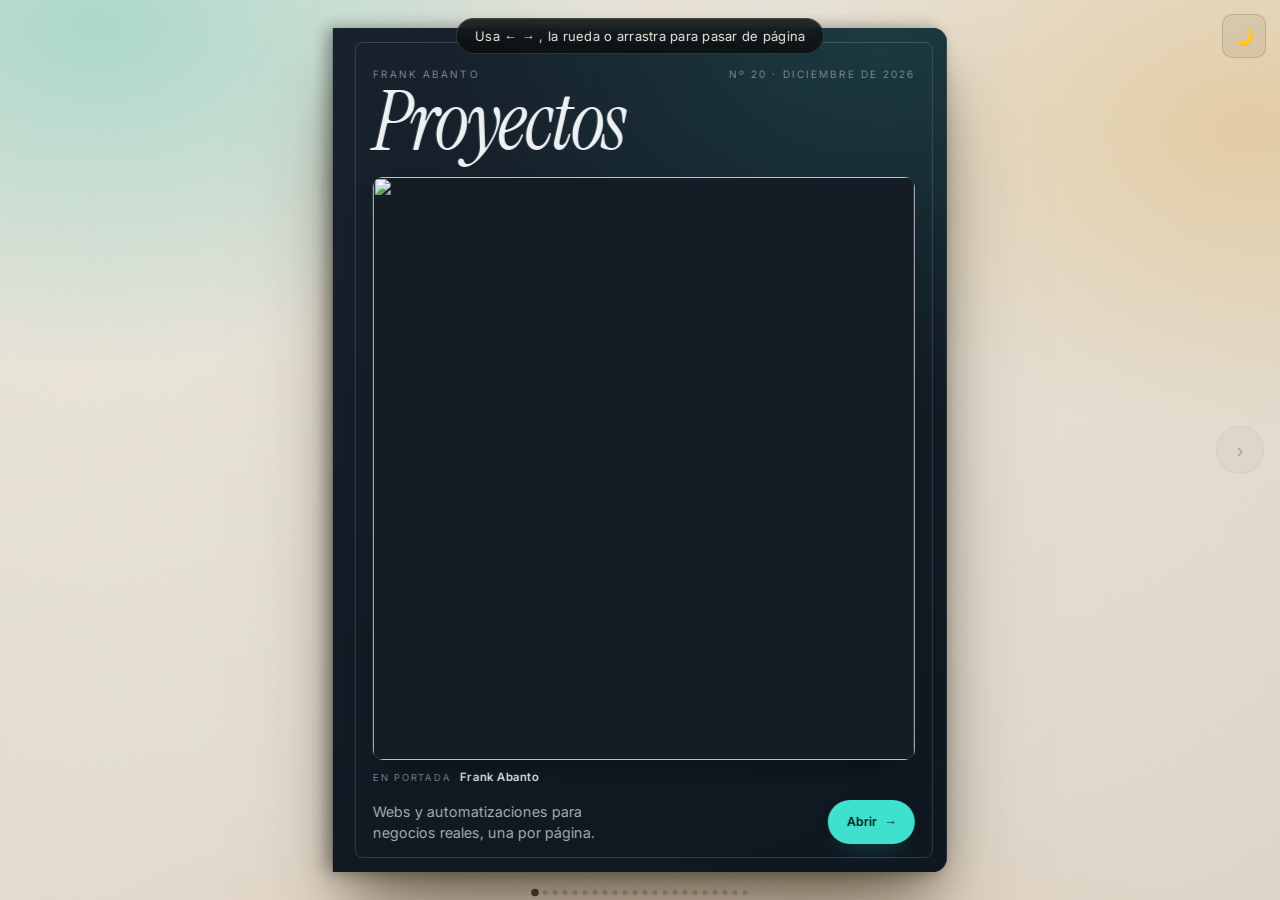
==== commit 9cc34402: "Portada nueva, ficha sin repeticiones y paso de hoja sin salto Co-Authored-By: Claude Opus 5.5 <nore" ====
--- a/docs/index.html
+++ b/docs/index.html
@@ -51,7 +51,7 @@
   <link rel="preload" href="fonts/inter-variable.woff2" as="font" type="font/woff2" crossorigin>
 
   <!-- Styles -->
-  <link rel="stylesheet" href="style.css">
+  <link rel="stylesheet" href="style.css?v=20261121">
 </head>
 <body>
 
@@ -171,6 +171,6 @@
   <p class="sr-only" id="nav-counter" aria-live="polite">Portada</p>
 
   <!-- Scripts -->
-  <script src="script.js"></script>
+  <script src="script.js?v=20261121"></script>
 </body>
 </html>
--- a/docs/style.css
+++ b/docs/style.css
@@ -1846,3 +1846,39 @@
   .tags-title { display: none; }
   .right-content__tags-section { margin-bottom: .8rem; }
 }
+
+/* ═══════ Portada 2026-11-21: cabecera, ventana con capturas y una línea ═══════ */
+.cv2 { gap: 0; }
+.cv2-linea {
+  position: relative; z-index: 1; display: flex; justify-content: space-between; margin: .4rem 0 0;
+  font-size: .64rem; letter-spacing: .2em; text-transform: uppercase; color: var(--text-muted);
+}
+.cv2-cabecera {
+  position: relative; z-index: 1; margin: .2rem 0 1rem; font-family: var(--font-display); font-style: italic;
+  font-weight: 400; font-size: clamp(3.4rem, 6.4vw, 5.6rem); line-height: .95; letter-spacing: -.03em; color: var(--text-primary);
+}
+.cv2-ventana { position: relative; z-index: 1; flex: 1; min-height: 0; margin: 0; display: flex; flex-direction: column; }
+.cv2-fotos {
+  position: relative; flex: 1; min-height: 0; border-radius: 10px; overflow: hidden;
+  background: var(--mag-paper-left); box-shadow: 0 18px 30px -18px rgba(0,0,0,.55), inset 0 0 0 1px var(--border-subtle);
+}
+.cv2-fotos img {
+  position: absolute; inset: 0; width: 100%; height: 100%; object-fit: cover; object-position: top center;
+  opacity: 0; transform: scale(1.04); transition: opacity 1.4s ease, transform 6s ease-out;
+}
+.cv2-fotos img.on { opacity: 1; transform: scale(1); }
+.cv2-pie { margin-top: .6rem; font-size: .72rem; color: var(--text-muted); letter-spacing: .02em; }
+.cv2-pie span { letter-spacing: .18em; text-transform: uppercase; font-size: .6rem; margin-right: .35rem; }
+.cv2-titulo { font-weight: 600; color: var(--text-primary); transition: opacity .45s ease; }
+.cv2-titulo.cambia { opacity: 0; }
+.cv2-cierre { position: relative; z-index: 1; display: flex; align-items: flex-end; justify-content: space-between; gap: 1rem; margin-top: 1rem; }
+.cv2-frase { margin: 0; max-width: 17rem; font-size: .9rem; line-height: 1.45; color: var(--text-secondary); }
+@media (max-width: 640px) {
+  .cv2-cabecera { font-size: 3.6rem; }
+  .cv2-frase { font-size: .85rem; }
+}
+@media (prefers-reduced-motion: reduce) { .cv2-fotos img, .cv2-titulo { transition: none; } }
+
+/* Ficha sin repeticiones */
+.spread__lang-pill, .folio-grande, .right-content__repo-badge, .right-content__meta-grid { display: none; }
+.right-content__actions { margin-top: auto; }
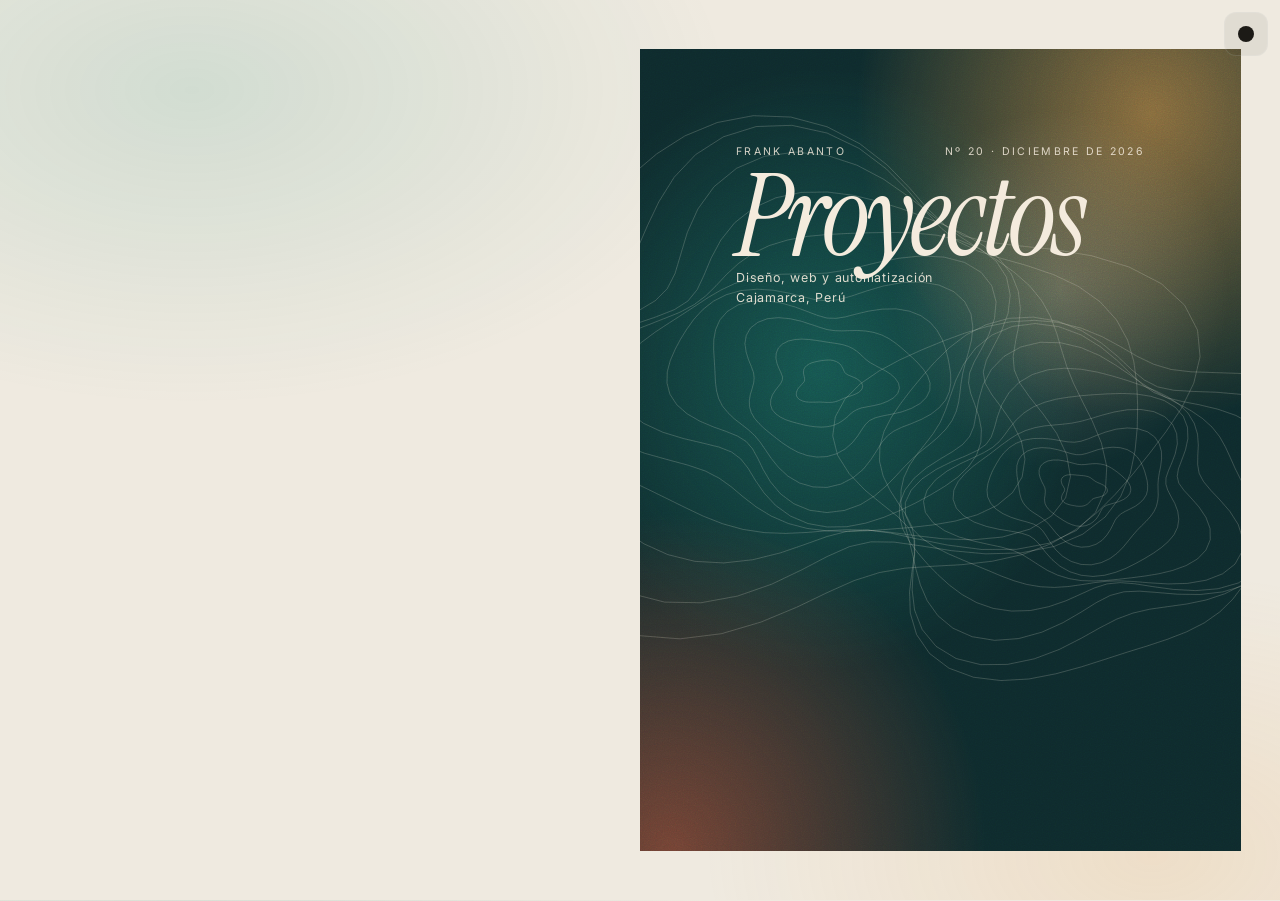
==== commit 0e6aae48: "Revista con StPageFlip: páginas que se curvan, portada de color, código limpio Co-Authored-By: Claud" ====
--- a/docs/index.html
+++ b/docs/index.html
@@ -25,14 +25,14 @@
   <meta property="og:image:type" content="image/jpeg">
   <meta property="og:image:width" content="1200">
   <meta property="og:image:height" content="630">
-  <meta property="og:image:alt" content="Portada de la revista «Mis proyectos» con capturas de Hostal Aguilar, Chavez Originals, Jiréh Pastelería y Concepto Un día">
+  <meta property="og:image:alt" content="Portada de la revista «Proyectos» de Frank Abanto">
 
   <!-- X (Twitter) -->
   <meta name="twitter:card" content="summary_large_image">
   <meta name="twitter:title" content="Mis proyectos · Revista interactiva de Frank Abanto">
   <meta name="twitter:description" content="Diseño, web y automatización en formato revista: pasa las páginas y mira cada proyecto.">
   <meta name="twitter:image" content="https://frankusqabant.github.io/revista-de-proyectos/og.jpg">
-  <meta name="twitter:image:alt" content="Portada de la revista «Mis proyectos» con capturas de proyectos reales">
+  <meta name="twitter:image:alt" content="Portada de la revista «Proyectos» de Frank Abanto">
 
   <!-- Iconos y aplicación instalable -->
   <link rel="icon" href="favicon.ico" sizes="any">
@@ -51,7 +51,7 @@
   <link rel="preload" href="fonts/inter-variable.woff2" as="font" type="font/woff2" crossorigin>
 
   <!-- Styles -->
-  <link rel="stylesheet" href="style.css?v=20261121">
+  <link rel="stylesheet" href="style.css?v=20261121b">
 </head>
 <body>
 
@@ -92,85 +92,16 @@
     <div class="loader__spinner"></div>
   </div>
 
-  <!-- Único control fijo: tema claro/oscuro -->
-  <button class="theme-toggle" id="theme-toggle" aria-label="Cambiar tema claro/oscuro" title="Cambiar tema">
-    <span class="icon-moon" aria-hidden="true">🌙</span>
-    <span class="icon-sun" aria-hidden="true">☀️</span>
-  </button>
+  <button class="tema" id="tema" aria-label="Cambiar tema claro u oscuro" title="Cambiar tema"><span aria-hidden="true"></span></button>
 
-  <!-- Side Navigation -->
-  <nav class="side-nav side-nav--prev" aria-label="Página anterior">
-    <button class="side-nav__btn" id="side-prev" aria-label="Página anterior" title="Página anterior (←)">
-      ‹
-    </button>
-  </nav>
-  <nav class="side-nav side-nav--next" aria-label="Página siguiente">
-    <button class="side-nav__btn" id="side-next" aria-label="Página siguiente" title="Página siguiente (→)">
-      ›
-    </button>
-  </nav>
-
-  <!-- Magazine 3D Stage -->
-  <main class="magazine-scene is-cover" id="magazine-scene" role="main" aria-label="Revista de proyectos de Frank Abanto">
-    <div class="magazine" id="magazine">
-      
-      <!-- Portada de la revista (con dos caras: tapa y contratapa interna) -->
-      <article class="cover-page mag-page" id="cover-page" aria-label="Portada de la revista de proyectos">
-        <div class="cover-face cover-front" id="cover-front">
-          <!-- La rellena script.js con los datos de proyectos.json -->
-        </div>
-
-        <div class="cover-face cover-back" id="cover-back">
-          <!-- Cara interna que se revela al girar la tapa -->
-        </div>
-      </article>
-
-      <!-- Spread abierto (Página izquierda: Imagen / Página derecha: Detalles) -->
-      <div class="spread-base" id="spread-container">
-        <!-- Renderizado dinámico por script.js -->
-      </div>
-
-      <!-- Contraportada -->
-      <article class="backcover-page mag-page" id="backcover-page" aria-label="Contraportada de la revista">
-        <section class="backcover-quotes" aria-label="Frases de Marco Aurelio">
-          <span class="bq-kicker">Marco Aurelio · Meditaciones</span>
-          <div class="bq-stage" id="bq-stage">
-            <blockquote class="bq on"><p>Ya no discutas qué es un buen hombre: sé uno.</p></blockquote>
-            <blockquote class="bq"><p>Lo que se interpone en el camino se convierte en el camino.</p></blockquote>
-            <blockquote class="bq"><p>Si algo te aflige, no es la cosa, sino tu juicio sobre ella; y está en tu mano cambiarlo ahora.</p></blockquote>
-            <blockquote class="bq"><p>Lo que no beneficia a la colmena, tampoco beneficia a la abeja.</p></blockquote>
-            <blockquote class="bq"><p>La mejor venganza es no parecerte a quien te hizo daño.</p></blockquote>
-            <blockquote class="bq"><p>Haz cada cosa como si fuera la última de tu vida.</p></blockquote>
-          </div>
-          <span class="bq-nota">Traducción libre</span>
-        </section>
-        <div class="backcover-inner">
-          <div class="cover__logo-wrap" aria-hidden="true"><svg viewBox="0 0 24 24" fill="none" stroke="currentColor" stroke-width="1.7" stroke-linecap="round" stroke-linejoin="round" aria-hidden="true"><path d="M12 6.5C10 5 7 4.6 4 5v12c3-.4 6 0 8 1.5 2-1.5 5-1.9 8-1.5V5c-3-.4-6 0-8 1.5Z"/><path d="M12 6.5v12"/></svg></div>
-          <h2 class="backcover__text">Gracias por <em>leer</em></h2>
-          <p class="backcover__vivo"><span class="vivo-punto" aria-hidden="true"></span>Aquí se irán sumando nuevos proyectos, solos: la revista se actualiza cada 30 minutos.</p>
-          <p class="backcover__sub">
-            Soy Frank Abanto. Todo el código de estos proyectos está abierto en GitHub: míralo, úsalo o escríbeme por ahí.
-          </p>
-          <a href="https://github.com/FrankUsqAbant" target="_blank" rel="noopener noreferrer" class="cover__cta backcover__gh">
-            Ver mi perfil en GitHub <span aria-hidden="true">↗</span>
-          </a>
-          <button class="cover__cta" id="btn-inicio" aria-label="Volver al inicio">
-            <span aria-hidden="true">←</span> Volver a la portada
-          </button>
-        </div>
-      </article>
-
-    </div>
+  <main class="mesa" aria-label="Revista de proyectos de Frank Abanto">
+    <div class="revista" id="revista"></div>
   </main>
 
-  <!-- Puntos de posición e indicación de uso -->
-  <div class="puntos" id="puntos" aria-hidden="true"></div>
-  <p class="pista" id="pista" aria-hidden="true"></p>
+  <p class="pista" id="pista" aria-hidden="true">Toca o arrastra la esquina para pasar de página</p>
+  <p class="sr-only" id="lector" aria-live="polite">Portada</p>
 
-  <!-- Página actual (solo para lectores de pantalla) -->
-  <p class="sr-only" id="nav-counter" aria-live="polite">Portada</p>
-
-  <!-- Scripts -->
-  <script src="script.js?v=20261121"></script>
+  <script src="vendor/page-flip.browser.js"></script>
+  <script src="script.js?v=20261121b"></script>
 </body>
 </html>
--- a/docs/style.css
+++ b/docs/style.css
@@ -3,1882 +3,155 @@
 @font-face{font-family:"Instrument Serif";font-style:italic;font-weight:400;font-display:swap;src:url(fonts/instrument-serif-400-italic.woff2) format("woff2")}
 @font-face{font-family:Inter;font-style:normal;font-weight:100 900;font-display:swap;src:url(fonts/inter-variable.woff2) format("woff2")}
 
-/* ═══════════════════════════════════════════════════════════
-   REVISTA DE PROYECTOS — Sistema de diseño
-   Realistic Open-Spread Editorial Experience
-   ═══════════════════════════════════════════════════════════ */
-
-/* ── Custom Properties ── */
-:root {
-  /* Desk Surface (Table Background) */
-  --desk-base: #181716;
-  --desk-surface: #22201D;
-  --desk-grain: rgba(255, 255, 255, 0.025);
-  --desk-spotlight: rgba(255, 245, 230, 0.07);
-
-  /* Magazine Paper & Material (Light / Warm Cream) */
-  --mag-paper-left: #F5F3ED;
-  --mag-paper-right: #FAF8F4;
-  --mag-paper-inner: #FFFFFF;
-  --mag-edge-thickness: #DDD7CD;
-  --mag-edge-shadow: rgba(0, 0, 0, 0.25);
-  
-  /* Text & Palette */
-  --text-primary: #18181A;
-  --text-secondary: #52525B;
-  --text-muted: #8E8E93;
-  --accent: #0D9488;
-  --accent-hover: #0F766E;
-  --accent-soft: rgba(13, 148, 136, 0.1);
-  --accent-glow: rgba(13, 148, 136, 0.25);
-  
-  /* Borders & Shadows */
-  --border-subtle: rgba(0, 0, 0, 0.06);
-  --border-focus: rgba(13, 148, 136, 0.4);
-  --shadow-spread: 
-    0 45px 90px -20px rgba(0, 0, 0, 0.65),
-    0 25px 45px -10px rgba(0, 0, 0, 0.45),
-    0 10px 20px -5px rgba(0, 0, 0, 0.3);
-
-  /* Spine & Folds */
-  --spine-shadow: rgba(0, 0, 0, 0.28);
-  --spine-crease: rgba(0, 0, 0, 0.45);
-
-  /* Typography */
-  --font-display: 'Instrument Serif', 'Playfair Display', Georgia, serif;
-  --font-body: 'Inter', -apple-system, BlinkMacSystemFont, 'Segoe UI', sans-serif;
-  --fs-hero: clamp(2.8rem, 5.5vw, 4.8rem);
-  --fs-title: clamp(1.6rem, 3.2vw, 2.4rem);
-  --fs-subtitle: clamp(1rem, 2vw, 1.25rem);
-  --fs-body: 0.95rem;
-  --fs-small: 0.8125rem;
-  --fs-xs: 0.6875rem;
-
-  /* Dimensions */
-  --spread-height: min(94vh, 66vw);
-  --spread-width: min(calc(var(--spread-height) * 1.52), 96vw);
-  --page-width: calc(var(--spread-width) / 2);
-  --cover-width: min(480px, 88vw);
-  --cover-height: var(--spread-height);
-
-  /* Animation */
-  --flip-duration: 0.7s;
-  --flip-easing: cubic-bezier(0.645, 0.045, 0.355, 1);
-  --transition-fast: 0.18s ease;
-  --transition-normal: 0.3s ease;
+/* ── Colores: fondo oscuro → revista clara; fondo claro → revista oscura ── */
+:root, [data-theme="dark"] {
+  --mesa: #0B1013;
+  --mesa-luz: rgba(31, 138, 122, .16);
+  --mesa-calida: rgba(232, 160, 74, .10);
+  --papel: #F6F1E7;
+  --papel-2: #EFE8DA;
+  --tinta: #1C1A16;
+  --tinta-2: #5C564B;
+  --linea: rgba(28, 26, 22, .12);
+  --boton: rgba(255, 255, 255, .08);
+  --boton-tinta: #EDEAE0;
+  --serif: "Instrument Serif", Georgia, serif;
+  --sans: Inter, system-ui, sans-serif;
+}
+[data-theme="light"] {
+  --mesa: #EFEAE0;
+  --mesa-luz: rgba(31, 138, 122, .14);
+  --mesa-calida: rgba(232, 160, 74, .16);
+  --papel: #161B20;
+  --papel-2: #1C2228;
+  --tinta: #EEF0EE;
+  --tinta-2: #A7ADAA;
+  --linea: rgba(238, 241, 244, .12);
+  --boton: rgba(0, 0, 0, .06);
+  --boton-tinta: #1C1A16;
 }
 
-/* ── Dark Mode ── */
-[data-theme="dark"] {
-  --desk-base: #0B0A0A;
-  --desk-surface: #141312;
-  --desk-grain: rgba(255, 255, 255, 0.015);
-  --desk-spotlight: rgba(45, 212, 191, 0.04);
+* { box-sizing: border-box; margin: 0; }
+html, body { height: 100%; }
+body {
+  font-family: var(--sans);
+  color: var(--tinta);
+  background:
+    radial-gradient(60% 50% at 15% 10%, var(--mesa-luz), transparent 70%),
+    radial-gradient(50% 45% at 90% 95%, var(--mesa-calida), transparent 70%),
+    var(--mesa);
+  overflow: hidden;
+  -webkit-font-smoothing: antialiased;
+}
+.sr-only { position: absolute; width: 1px; height: 1px; overflow: hidden; clip: rect(0 0 0 0); white-space: nowrap; }
 
-  --mag-paper-left: #1C1C1F;
-  --mag-paper-right: #222226;
-  --mag-paper-inner: #18181B;
-  --mag-edge-thickness: #2E2E34;
-  --mag-edge-shadow: rgba(0, 0, 0, 0.7);
+/* ── Mesa y revista: la librería ajusta las páginas al espacio disponible ── */
+.mesa { height: 100dvh; padding: clamp(12px, 3vh, 32px) clamp(10px, 3vw, 40px); display: grid; }
+.revista { width: 100%; height: 100%; }
+.aviso { place-self: center; text-align: center; opacity: .8; }
 
-  --text-primary: #F4F4F5;
-  --text-secondary: #A1A1AA;
-  --text-muted: #71717A;
-  --accent: #2DD4BF;
-  --accent-hover: #5EEAD4;
-  --accent-soft: rgba(45, 212, 191, 0.1);
-  --accent-glow: rgba(45, 212, 191, 0.2);
+/* ── Página base ── */
+.pagina { background: var(--papel); color: var(--tinta); overflow: hidden; }
+.hoja { position: relative; padding: 9% 8% 8%; display: flex; flex-direction: column; }
+.hoja--imagen { background: var(--papel-2); }
+.folio {
+  position: absolute; bottom: 4.5%; font-size: .68rem; letter-spacing: .16em; color: var(--tinta-2);
+  font-variant-numeric: tabular-nums;
+}
+.hoja--imagen .folio { left: 8%; }
+.hoja--ficha .folio, .hoja--frases .folio { right: 8%; }
 
-  --border-subtle: rgba(255, 255, 255, 0.07);
-  --border-focus: rgba(45, 212, 191, 0.4);
-  --shadow-spread: 
-    0 50px 100px -20px rgba(0, 0, 0, 0.9),
-    0 30px 50px -10px rgba(0, 0, 0, 0.7);
-
-  --spine-shadow: rgba(0, 0, 0, 0.6);
-  --spine-crease: rgba(0, 0, 0, 0.85);
+/* Captura en un marco de navegador, sobre un velo del color del proyecto */
+.hoja--imagen::before {
+  content: ''; position: absolute; inset: 0;
+  background: radial-gradient(80% 60% at 50% 45%, hsl(var(--tono) 60% 50% / .16), transparent 75%);
+}
+.captura {
+  position: relative; margin: auto 0; border-radius: 8px; overflow: hidden; background: #1B1713;
+  box-shadow: 0 24px 40px -22px rgba(20, 14, 6, .55), 0 0 0 1px rgba(0, 0, 0, .08);
+}
+.captura__barra { height: 18px; display: flex; align-items: center; gap: 5px; padding: 0 9px; background: #241E19; }
+.captura__barra i { width: 6px; height: 6px; border-radius: 50%; background: #FF5F57; }
+.captura__barra i:nth-child(2) { background: #FEBC2E; }
+.captura__barra i:nth-child(3) { background: #28C840; }
+.captura img { display: block; width: 100%; aspect-ratio: 16 / 10; object-fit: cover; object-position: top; background: #241E19; }
+.captura--vacia {
+  aspect-ratio: 16 / 10; display: grid; place-items: center; padding: 1rem; text-align: center;
+  background: hsl(var(--tono) 45% 30%); color: #F6F1E7; font: italic 1.6rem/1.1 var(--serif);
 }
 
-/* ── Contraste: la revista siempre se distingue del fondo ──
-   Fondo oscuro → revista de papel claro. Fondo claro → revista oscura. */
-[data-theme="dark"] .magazine-scene {
-  --mag-paper-left: #F3EDE0;
-  --mag-paper-right: #F8F3E8;
-  --mag-paper-inner: #FFFFFF;
-  --mag-edge-thickness: #DDD3BF;
-  --mag-edge-shadow: rgba(0, 0, 0, 0.25);
-  --text-primary: #1C1A16;
-  --text-secondary: #5C564A;
-  --text-muted: #8A8372;
-  --accent: #0C8F80;
-  --accent-hover: #0A7A6D;
-  --accent-soft: rgba(12, 143, 128, 0.10);
-  --accent-glow: rgba(12, 143, 128, 0.28);
-  --border-subtle: rgba(28, 26, 22, 0.09);
-  --border-focus: rgba(12, 143, 128, 0.4);
-  --shadow-spread: 0 45px 90px -20px rgba(0, 0, 0, 0.65), 0 25px 45px -10px rgba(0, 0, 0, 0.45), 0 10px 20px -5px rgba(0, 0, 0, 0.3);
-  --spine-shadow: rgba(0, 0, 0, 0.28);
-  --spine-crease: rgba(0, 0, 0, 0.45);
+/* ── Ficha ── */
+.ficha__cabeza {
+  display: flex; justify-content: space-between; gap: 1rem;
+  font-size: .66rem; font-weight: 600; letter-spacing: .18em; text-transform: uppercase; color: var(--tinta-2);
 }
+.ficha__cabeza span:first-child { color: hsl(var(--tono, 170) 55% 40%); }
+[data-theme="light"] .ficha__cabeza span:first-child { color: hsl(var(--tono, 170) 70% 65%); }
+.ficha__titulo {
+  margin: 1.2rem 0 .9rem; font: 400 clamp(1.7rem, 3.6vw, 3rem)/1 var(--serif); letter-spacing: -.02em;
+  overflow-wrap: anywhere;
+}
+.ficha__titulo em { color: hsl(var(--tono, 170) 55% 40%); }
+[data-theme="light"] .ficha__titulo em { color: hsl(var(--tono, 170) 70% 65%); }
+.ficha__texto { font-size: clamp(.82rem, 1.15vw, 1.02rem); line-height: 1.6; color: var(--tinta-2); }
+.ficha__tags { display: flex; flex-wrap: wrap; gap: .4rem; margin-top: 1.1rem; }
+.ficha__tags span { font-size: .68rem; padding: .25rem .6rem; border: 1px solid var(--linea); border-radius: 99px; color: var(--tinta-2); }
+.ficha__enlaces { margin-top: auto; padding-bottom: 1.4rem; display: flex; flex-wrap: wrap; gap: .4rem 1.4rem; }
+.ficha__enlaces a {
+  font-size: .86rem; font-weight: 600; color: var(--tinta); text-decoration: none;
+  border-bottom: 1px solid hsl(var(--tono, 170) 55% 45%); padding: .5rem 0 .2rem;
+}
+.ficha__enlaces a:hover, .ficha__enlaces a:focus-visible { color: hsl(var(--tono, 170) 55% 42%); outline: none; }
 
-[data-theme="light"] .magazine-scene {
-  --mag-paper-left: #141C25;
-  --mag-paper-right: #17212B;
-  --mag-paper-inner: #101820;
-  --mag-edge-thickness: #243140;
-  --mag-edge-shadow: rgba(0, 0, 0, 0.7);
-  --text-primary: #EEF1F4;
-  --text-secondary: #A9B3BD;
-  --text-muted: #7D8894;
-  --accent: #3FE0CD;
-  --accent-hover: #7AF0E2;
-  --accent-soft: rgba(63, 224, 205, 0.10);
-  --accent-glow: rgba(63, 224, 205, 0.24);
-  --border-subtle: rgba(255, 255, 255, 0.09);
-  --border-focus: rgba(63, 224, 205, 0.4);
-  --shadow-spread: 0 50px 90px -24px rgba(40, 30, 10, 0.55), 0 28px 46px -14px rgba(40, 30, 10, 0.4);
-  --spine-shadow: rgba(0, 0, 0, 0.55);
-  --spine-crease: rgba(0, 0, 0, 0.8);
+/* ── Frases y cierre ── */
+.frases { position: relative; flex: 1; display: grid; }
+.frases blockquote { grid-area: 1 / 1; align-self: center; opacity: 0; transition: opacity 1s ease; }
+.frases blockquote.on { opacity: 1; }
+.frases p { font: italic 400 clamp(1.3rem, 2.4vw, 2.3rem)/1.2 var(--serif); }
+.frases p::before { content: '“'; display: block; font-size: 1.6em; line-height: .6; color: #C4563A; }
+.hoja--gracias { justify-content: center; }
+
+/* ── Tapa: color propio, curvas de nivel y una luz que sigue al cursor ── */
+.tapa {
+  position: relative; padding: 8% 8% 7%; display: flex; flex-direction: column; color: #F4EBDD;
+  background:
+    radial-gradient(70% 55% at 85% 8%, rgba(232, 160, 74, .55), transparent 70%),
+    radial-gradient(75% 60% at 5% 100%, rgba(196, 86, 58, .55), transparent 70%),
+    radial-gradient(60% 50% at 30% 40%, rgba(31, 138, 122, .45), transparent 75%),
+    #0E2A2C;
 }
+.tapa::after {
+  content: ''; position: absolute; inset: 0; pointer-events: none; opacity: .22; mix-blend-mode: overlay;
+  background: url("data:image/svg+xml,%3Csvg xmlns='http://www.w3.org/2000/svg' width='160' height='160'%3E%3Cfilter id='g'%3E%3CfeTurbulence type='fractalNoise' baseFrequency='.85' numOctaves='2'/%3E%3C/filter%3E%3Crect width='100%25' height='100%25' filter='url(%23g)'/%3E%3C/svg%3E");
+}
+.tapa__luz {
+  position: absolute; inset: 0; pointer-events: none;
+  background: radial-gradient(40% 32% at var(--lx, 70%) var(--ly, 30%), rgba(255, 236, 205, .22), transparent 70%);
+}
+.curvas { position: absolute; inset: 0; width: 100%; height: 100%; }
+.curvas path { fill: none; stroke: rgba(244, 235, 221, .2); stroke-width: .7; }
+.tapa > p, .tapa > h1 { position: relative; z-index: 1; }
+.tapa__linea { display: flex; justify-content: space-between; font-size: .66rem; letter-spacing: .22em; text-transform: uppercase; opacity: .85; }
+.tapa__titulo { margin-top: .4rem; font: italic 400 clamp(3.4rem, 9vw, 8rem)/.9 var(--serif); letter-spacing: -.035em; }
+.tapa__pie { margin-top: auto; font-size: .78rem; line-height: 1.6; letter-spacing: .06em; opacity: .9; }
+.tapa--atras { justify-content: flex-end; }
+.tapa__pie a { color: inherit; text-underline-offset: 3px; }
 
-/* ── Global Reset ── */
-*, *::before, *::after {
-  margin: 0; padding: 0; box-sizing: border-box;
+/* ── Tema y pista ── */
+.tema {
+  position: fixed; top: 12px; right: 12px; z-index: 10; width: 44px; height: 44px; border-radius: 12px; cursor: pointer;
+  border: 1px solid var(--linea); background: var(--boton); color: var(--boton-tinta); display: grid; place-items: center;
 }
-
-html, body {
-  width: 100%; height: 100%;
-}
-
-body {
-  font-family: var(--font-body);
-  background-color: var(--desk-base);
-  color: var(--text-primary);
-  display: flex;
-  flex-direction: column;
-  align-items: center;
-  justify-content: center;
-  overflow: hidden;
-  position: relative;
-  transition: background-color var(--transition-normal);
-}
-
-/* ═══════════════════════════════════════════════════════════
-   PREMIUM STUDIO DESK BACKGROUND (Iluminación y Ambiente)
-   ═══════════════════════════════════════════════════════════ */
-body::before {
-  content: '';
-  position: fixed;
-  inset: -6%;
-  background:
-    radial-gradient(52% 48% at 12% 8%, rgba(20, 184, 166, 0.32), transparent 70%),
-    radial-gradient(46% 44% at 92% 18%, rgba(201, 150, 74, 0.22), transparent 70%),
-    radial-gradient(64% 46% at 50% 112%, rgba(56, 189, 248, 0.14), transparent 70%),
-    linear-gradient(160deg, #0e1418 0%, #070a0d 70%);
-  pointer-events: none;
-  z-index: 0;
-  animation: aurora 30s ease-in-out infinite alternate;
-}
-
-[data-theme="light"] body::before {
-  background:
-    radial-gradient(52% 48% at 12% 8%, rgba(20, 184, 166, 0.30), transparent 70%),
-    radial-gradient(46% 44% at 92% 18%, rgba(224, 181, 105, 0.46), transparent 70%),
-    radial-gradient(64% 46% at 50% 112%, rgba(244, 162, 120, 0.30), transparent 70%),
-    linear-gradient(160deg, #efeae0 0%, #ddd6c8 100%);
-}
-
-@keyframes aurora {
-  0% { transform: translate3d(0, 0, 0) scale(1); }
-  100% { transform: translate3d(-1.6%, 1.2%, 0) scale(1.05); }
-}
-
-/* Grano fino y viñeta suave */
-body::after {
-  content: '';
-  position: fixed;
-  inset: 0;
-  pointer-events: none;
-  z-index: 0;
-  background-image: url("data:image/svg+xml,%3Csvg xmlns='http://www.w3.org/2000/svg' width='160' height='160'%3E%3Cfilter id='n'%3E%3CfeTurbulence type='fractalNoise' baseFrequency='.9' numOctaves='2'/%3E%3C/filter%3E%3Crect width='160' height='160' filter='url(%23n)' opacity='.55'/%3E%3C/svg%3E");
-  opacity: 0.07;
-  box-shadow: inset 0 0 170px rgba(0, 0, 0, 0.4);
-}
-
-[data-theme="light"] body::after {
-  opacity: 0.09;
-  box-shadow: inset 0 0 150px rgba(120, 98, 60, 0.16);
-}
-
-@media (max-width: 640px) { .theme-toggle { top: 4px; right: 8px; } }
-.sr-only { position: absolute; width: 1px; height: 1px; overflow: hidden; clip: rect(0 0 0 0); white-space: nowrap; }
-
-.theme-toggle {
-  position: fixed;
-  top: 14px; right: 14px;
-  z-index: 100;
-  background: rgba(255, 255, 255, 0.08);
-  border: 1px solid rgba(255, 255, 255, 0.15);
-  color: #D1D5DB;
-  width: 36px; height: 36px;
-  border-radius: 10px;
-  cursor: pointer;
-  display: grid; place-items: center;
-  font-size: 16px;
-  transition: all var(--transition-fast);
-}
-.theme-toggle:hover { color: var(--accent); border-color: var(--accent); background: var(--accent-soft); }
-.theme-toggle:focus-visible { outline: 2px solid var(--accent); }
-.theme-toggle .icon-sun,
-[data-theme="dark"] .theme-toggle .icon-moon { display: none; }
-[data-theme="dark"] .theme-toggle .icon-sun { display: block; }
-
-/* ═══════════════════════════════════════════════════════════
-   MAGAZINE 3D STAGE & STRUCTURE
-   ═══════════════════════════════════════════════════════════ */
-.magazine-scene {
-  perspective: 2600px;
-  position: relative;
-  z-index: 10;
-  display: flex;
-  align-items: center;
-  justify-content: center;
-  width: var(--spread-width);
-  height: var(--spread-height);
-  transition: width 0.5s ease, height 0.5s ease;
-}
-
-.magazine {
-  width: 100%;
-  height: 100%;
-  position: relative;
-  transform-style: preserve-3d;
-  transition: transform 0.85s cubic-bezier(0.25, 1, 0.45, 1);
-}
-
-/* En portada cerrada: la revista se desplaza suavemente hacia la izquierda
-   para que la tapa (ubicada en el 50% derecho) quede visualmente centrada en pantalla */
-.magazine-scene.is-cover .magazine {
-  transform: translateX(-25%) rotateY(var(--inc-x, 0deg)) rotateX(var(--inc-y, 0deg));
-}
-
-.magazine-scene.is-spread .magazine {
-  transform: translateX(0);
-}
-
-.mag-page {
-  position: absolute;
-  background: var(--mag-paper-right);
-  overflow: hidden;
-  display: flex;
-  flex-direction: column;
-}
-
-/* Base Spread Container */
-.spread-base {
-  position: absolute;
-  inset: 0;
-  width: 100%;
-  height: 100%;
-  z-index: 10;
-  transition: opacity 0.45s ease;
-}
-
-.magazine-scene.is-cover .spread-base {
-  opacity: 0;
-  pointer-events: none;
-}
-
-.magazine-scene.is-spread .spread-base {
-  opacity: 1;
-  pointer-events: auto;
-}
-
-/* ═══════════════════════════════════════════════════════════
-   PORTADA DE LA REVISTA (COVER - TAPA CON GIRO SOBRE EL LOMO)
-   ═══════════════════════════════════════════════════════════ */
-.cover-page {
-  position: absolute;
-  top: 0;
-  left: 50%;
-  width: 50%;
-  height: 100%;
-  border-radius: 0 14px 14px 0;
-  box-shadow: 
-    var(--shadow-spread),
-    -6px 0 16px rgba(0,0,0,0.35);
-  transform-origin: left center;
-  transform-style: preserve-3d;
-  transition: transform 0.85s cubic-bezier(0.25, 1, 0.45, 1), box-shadow 0.85s ease;
-  z-index: 40;
-  cursor: pointer;
-}
-
-.cover-page.flipped {
-  transform: rotateY(-180deg);
-  pointer-events: none;
-  box-shadow: 
-    -15px 25px 45px rgba(0,0,0,0.4),
-    0 10px 20px rgba(0,0,0,0.2);
-}
-
-.cover-face {
-  position: absolute;
-  inset: 0;
-  width: 100%;
-  height: 100%;
-  backface-visibility: hidden !important;
-  -webkit-backface-visibility: hidden !important;
-  border-radius: 0 14px 14px 0;
-  display: flex;
-  flex-direction: column;
-}
-
-.cover-front {
-  transform: rotateY(0deg);
-  backface-visibility: hidden !important;
-  -webkit-backface-visibility: hidden !important;
-  overflow: hidden;
-  background: 
-    radial-gradient(ellipse at 50% 20%, var(--accent-soft) 0%, transparent 60%),
-    linear-gradient(180deg, var(--mag-paper-right) 0%, var(--mag-paper-left) 100%);
-}
-
-.cover-front,
-.cover-front * {
-  backface-visibility: hidden !important;
-  -webkit-backface-visibility: hidden !important;
-}
-
-/* Realistic Magazine Spine (Solo en la cara frontal) */
-.cover-front::before {
-  content: '';
-  position: absolute;
-  top: 0; left: 0;
-  width: 20px; height: 100%;
-  background: linear-gradient(to right,
-    rgba(0,0,0,0.4) 0%,
-    rgba(0,0,0,0.12) 40%,
-    transparent 100%
-  );
-  pointer-events: none;
-  backface-visibility: hidden !important;
-  -webkit-backface-visibility: hidden !important;
-}
-
-/* Paper Stacking Effect (Solo en la cara frontal) */
-.cover-front::after {
-  content: '';
-  position: absolute;
-  top: 4px; right: -8px;
-  width: 8px; height: calc(100% - 8px);
-  background: repeating-linear-gradient(
-    90deg,
-    var(--mag-edge-thickness) 0px, var(--mag-edge-thickness) 1px,
-    var(--mag-edge-shadow) 1px, var(--mag-edge-shadow) 2px
-  );
-  border-radius: 0 4px 4px 0;
-  box-shadow: 2px 0 5px rgba(0,0,0,0.4);
-  backface-visibility: hidden !important;
-  -webkit-backface-visibility: hidden !important;
-}
-
-.cover-back {
-  transform: rotateY(180deg);
-  border-radius: 14px 0 0 14px;
-  background: var(--mag-paper-left);
-  overflow: hidden;
-}
-
-.cover-back,
-.cover-back * {
-  backface-visibility: hidden !important;
-  -webkit-backface-visibility: hidden !important;
-}
-
-.cover-face .spread__left,
-.cover-face .spread__right,
-.cover-back .spread__left,
-.cover-back .spread__right {
-  width: 100% !important;
-  height: 100% !important;
-}
-
-.cover-page .page-inner,
-.leaf-front--cover .page-inner,
-.leaf-back--cover .page-inner {
-  flex: 1;
-  display: flex;
-  flex-direction: column;
-  align-items: stretch;
-  justify-content: flex-start;
-  text-align: left;
-  padding: 2.1rem 2rem 1.8rem 2.5rem;
-  position: relative;
-  overflow: hidden;
-  background:
-    radial-gradient(120% 70% at 90% 0%, rgba(12, 143, 128, 0.10), transparent 60%),
-    linear-gradient(160deg, #FAF5EA 0%, #F0E8D6 100%);
-}
-
-[data-theme="light"] .cover-page .page-inner,
-[data-theme="light"] .leaf-front--cover .page-inner,
-[data-theme="light"] .leaf-back--cover .page-inner {
-  background:
-    radial-gradient(120% 70% at 90% 0%, rgba(63, 224, 205, 0.14), transparent 60%),
-    linear-gradient(160deg, #18222D 0%, #0F1720 100%);
-}
-
-/* Marco fino, como una portada impresa */
-.cover-page .page-inner::before,
-.leaf-front--cover .page-inner::before,
-.leaf-back--cover .page-inner::before {
-  content: '';
-  position: absolute;
-  top: 14px; right: 14px; bottom: 14px; left: 22px;
-  border: 1px solid rgba(28, 26, 22, 0.14);
-  border-radius: 8px;
-  pointer-events: none;
-}
-
-[data-theme="light"] .cover-page .page-inner::before,
-[data-theme="light"] .leaf-front--cover .page-inner::before,
-[data-theme="light"] .leaf-back--cover .page-inner::before {
-  border-color: rgba(238, 241, 244, 0.16);
-}
-
-.cv-meta {
-  position: relative;
-  z-index: 1;
-  display: flex;
-  justify-content: space-between;
-  margin-top: 0.9rem;
-  font-size: 0.64rem;
-  letter-spacing: 0.22em;
-  text-transform: uppercase;
-  color: var(--text-muted);
-}
-
-.cv-rule {
-  position: relative;
-  z-index: 1;
-  height: 1px;
-  background: var(--border-subtle);
-  margin: 0.8rem 0 1.1rem;
-}
-
-.cover__title {
-  position: relative;
-  z-index: 1;
-  font-family: var(--font-display);
-  font-size: clamp(2.8rem, 5vw, 4.3rem);
-  line-height: 0.92;
-  font-weight: 400;
-  letter-spacing: -0.025em;
-  color: var(--text-primary);
-}
-
-.cover__title em {
-  display: block;
-  font-style: italic;
-  color: var(--accent);
-}
-
-.cover__subtitle {
-  position: relative;
-  z-index: 1;
-  font-size: 0.86rem;
-  line-height: 1.55;
-  font-weight: 400;
-  color: var(--text-secondary);
-  max-width: 19rem;
-  margin-top: 0.85rem;
-}
-
-/* Láminas con las capturas reales de los proyectos */
-.cv-plates {
-  position: relative;
-  flex: 1;
-  min-height: 0;
-  margin: 1rem -0.2rem 0.5rem;
-}
-
-.cv-plate {
-  position: absolute;
-  width: 39%;
-  padding: 0.28rem;
-  border-radius: 9px;
-  background: #FFFDF8;
-  box-shadow: 0 18px 26px -14px rgba(0, 0, 0, 0.5), 0 3px 8px -3px rgba(0, 0, 0, 0.22);
-  transform: rotate(var(--r, 0deg));
-  animation: cv-flota var(--d, 8s) ease-in-out infinite;
-}
-
-[data-theme="light"] .cv-plate { background: #1E2A37; }
-
-.cv-plate img {
-  display: block;
-  width: 100%;
-  aspect-ratio: 16 / 10;
-  object-fit: cover;
-  border-radius: 5px;
-}
-
-.cv-plate span {
-  display: block;
-  padding: 0.38rem 0.12rem 0.08rem;
-  font-size: 0.54rem;
-  font-weight: 500;
-  letter-spacing: 0.16em;
-  text-transform: uppercase;
-  color: var(--text-muted);
-  white-space: nowrap;
-  overflow: hidden;
-  text-overflow: ellipsis;
-}
-
-.cv-plate:nth-child(1) { left: 0; top: 0; --r: -4deg; --d: 8s; }
-.cv-plate:nth-child(2) { right: 0; top: 7%; --r: 3.5deg; --d: 9.5s; }
-.cv-plate:nth-child(3) { left: 9%; top: 48%; --r: 2deg; --d: 7.5s; z-index: 2; }
-.cv-plate:nth-child(4) { right: 5%; top: 52%; --r: -3deg; --d: 10s; width: 36%; }
-
-@keyframes cv-flota {
-  0%, 100% { transform: translateY(0) rotate(var(--r, 0deg)); }
-  50% { transform: translateY(-0.5rem) rotate(calc(var(--r, 0deg) + 0.8deg)); }
-}
-
-.cv-pie {
-  position: relative;
-  z-index: 1;
-  display: flex;
-  align-items: center;
-  justify-content: space-between;
-  gap: 0.7rem;
-}
-
-.cv-chips { display: flex; gap: 0.35rem; flex-wrap: wrap; }
-
-.cv-chips span {
-  font-size: 0.64rem;
-  color: var(--text-muted);
-  border: 1px solid var(--border-subtle);
-  border-radius: 999px;
-  padding: 0.3rem 0.6rem;
-}
-
-.cover__cta {
-  display: inline-flex;
-  align-items: center;
-  gap: 0.5rem;
-  padding: 0.8rem 1.15rem;
-  background: var(--accent);
-  color: #FFFFFF;
-  font-family: var(--font-body);
-  font-size: 0.78rem;
-  font-weight: 600;
-  border: none;
-  border-radius: 999px;
-  cursor: pointer;
-  white-space: nowrap;
-  transition: transform var(--transition-fast), box-shadow var(--transition-fast);
-  box-shadow: 0 14px 24px -12px var(--accent-glow), 0 4px 10px rgba(0, 0, 0, 0.1);
-}
-
-[data-theme="light"] .cover__cta { color: #08201C; }
-
-.cover__cta:hover { transform: translateY(-2px); box-shadow: 0 18px 28px -12px var(--accent-glow), 0 6px 14px rgba(0, 0, 0, 0.15); }
-
-.cover__logo-wrap {
-  width: 56px; height: 56px;
-  border-radius: 16px;
-  display: grid; place-items: center;
-  margin-bottom: 1.4rem;
-  color: #FFFFFF;
-  background: var(--accent);
-  box-shadow: 0 10px 26px -6px var(--accent-glow);
-}
-
-[data-theme="light"] .cover__logo-wrap { color: #08201C; }
-.cover__logo-wrap svg { width: 28px; height: 28px; }
-
-@media (max-height: 680px) {
-  .cv-plate:nth-child(n+3) { display: none; }
-}
-
-/* ═══════════════════════════════════════════════════════════
-   REVISTA ABIERTA: SPREAD (DOBLE PÁGINA IZQUIERDA + DERECHA)
-   ═══════════════════════════════════════════════════════════ */
-.spread {
-  position: absolute;
-  inset: 0;
-  display: flex;
-  opacity: 0;
-  pointer-events: none;
-  border-radius: 12px;
-  box-shadow: var(--shadow-spread);
-  transition: opacity 0.35s ease;
-}
-
-.spread.active {
-  opacity: 1;
-  pointer-events: auto;
-}
-
-/* Page bottom edge stack (Efecto de hojas apiladas abajo) */
-.spread::after {
-  content: '';
-  position: absolute;
-  bottom: -6px; left: 12px; right: 12px;
-  height: 6px;
-  background: repeating-linear-gradient(
-    0deg,
-    var(--mag-edge-thickness) 0px, var(--mag-edge-thickness) 1px,
-    var(--mag-edge-shadow) 1px, var(--mag-edge-shadow) 2px
-  );
-  border-radius: 0 0 8px 8px;
-  box-shadow: 0 4px 10px rgba(0,0,0,0.5);
-  z-index: 1;
-}
-
-/* ── Página Izquierda: Visual Hero & Captura Real ── */
-.spread__left {
-  width: 50%;
-  height: 100%;
-  background: var(--mag-paper-left);
-  border-radius: 10px 0 0 10px;
-  position: relative;
-  overflow: hidden;
-  display: flex;
-  flex-direction: column;
-}
-
-/* Left Page Header */
-.spread__left-header {
-  position: absolute;
-  top: 0; left: 0; right: 0;
-  padding: 14px 20px;
-  display: flex;
-  justify-content: space-between;
-  align-items: center;
-  z-index: 15;
-  background: linear-gradient(180deg, rgba(0,0,0,0.5) 0%, transparent 100%);
-}
-
-.spread__page-num {
-  font-size: var(--fs-xs);
-  font-weight: 700;
-  color: #FFFFFF;
-  letter-spacing: 0.1em;
-  text-shadow: 0 1px 3px rgba(0,0,0,0.6);
-}
-
-.spread__lang-pill {
-  padding: 4px 12px;
-  background: rgba(0, 0, 0, 0.45);
-  backdrop-filter: blur(8px);
-  -webkit-backdrop-filter: blur(8px);
-  border: 1px solid rgba(255, 255, 255, 0.2);
-  border-radius: 100px;
-  font-size: var(--fs-xs);
-  font-weight: 600;
-  color: #FFFFFF;
-  letter-spacing: 0.05em;
-  text-transform: uppercase;
-}
-
-/* Left Page Image Wrapper — Full Magazine Sheet Display */
-.spread__image-wrap {
-  width: 100%;
-  height: 100%;
-  position: relative;
-  overflow: hidden;
-  display: flex;
-  align-items: center;
-  justify-content: center;
-  background: var(--desk-base);
-}
-
-/* Atmospheric Ambient Background: Fills 100% of the page with the project's own palette */
-.spread__image-bg {
-  position: absolute;
-  inset: -20px;
-  width: calc(100% + 40px);
-  height: calc(100% + 40px);
-  object-fit: cover;
-  filter: blur(28px) saturate(1.5) brightness(0.42);
-  transform: scale(1.1);
-  opacity: 0.85;
-  pointer-events: none;
-  z-index: 1;
-}
-
-[data-theme="light"] .spread__image-bg {
-  filter: blur(32px) saturate(1.6) brightness(0.28);
-}
-
-/* Sharp Editorial Foreground Frame */
-.spread__image-frame {
-  position: relative;
-  z-index: 5;
-  width: 100%;
-  height: 100%;
-  padding: 56px 20px 48px 20px;
-  display: flex;
-  align-items: center;
-  justify-content: center;
-}
-
-.spread__image {
-  max-width: 100%;
-  max-height: 100%;
-  width: auto;
-  height: auto;
-  object-fit: contain;
-  display: block;
-  border-radius: 8px;
-  box-shadow: 
-    0 20px 45px -10px rgba(0, 0, 0, 0.7),
-    0 6px 16px -4px rgba(0, 0, 0, 0.5),
-    0 0 0 1px rgba(255, 255, 255, 0.12);
-  transition: transform 0.4s cubic-bezier(0.16, 1, 0.3, 1), box-shadow 0.4s ease;
-}
-
-.spread__image-overlay {
-  position: absolute;
-  inset: 0;
-  background: linear-gradient(
-    180deg,
-    rgba(0,0,0,0.3) 0%,
-    transparent 18%,
-    transparent 82%,
-    rgba(0,0,0,0.5) 100%
-  );
-  pointer-events: none;
-  z-index: 10;
-}
-
-.spread__left:hover .spread__image {
-  transform: scale(1.025);
-  box-shadow: 
-    0 25px 55px -10px rgba(0, 0, 0, 0.85),
-    0 0 0 1px rgba(255, 255, 255, 0.22);
-}
-
-/* Left Page Footer */
-.spread__left-footer {
-  position: absolute;
-  bottom: 0; left: 0; right: 0;
-  padding: 12px 20px;
-  display: flex;
-  justify-content: space-between;
-  align-items: center;
-  z-index: 15;
-  background: linear-gradient(0deg, rgba(0,0,0,0.5) 0%, transparent 100%);
-}
-
-.spread__caption {
-  font-size: var(--fs-xs);
-  color: rgba(255, 255, 255, 0.75);
-  letter-spacing: 0.06em;
-  text-transform: uppercase;
-}
-
-/* Placeholder for repos without image */
-.spread__placeholder {
-  width: 100%;
-  height: 100%;
-  display: flex;
-  flex-direction: column;
-  align-items: center;
-  justify-content: center;
-  gap: 14px;
-  position: relative;
-  padding: 2rem;
-  text-align: center;
-}
-
-.spread__placeholder-icon {
-  font-size: 4rem;
-  opacity: 0.65;
-  z-index: 2;
-  filter: drop-shadow(0 4px 10px rgba(0,0,0,0.2));
-}
-
-.spread__placeholder-name {
-  font-family: var(--font-display);
-  font-size: 2rem;
-  line-height: 1.15;
-  opacity: 0.85;
-  z-index: 2;
-  word-break: break-word;
-}
-
-.spread__placeholder-sub {
-  font-size: var(--fs-xs);
-  text-transform: uppercase;
-  letter-spacing: 0.15em;
-  opacity: 0.5;
-  z-index: 2;
-}
-
-/* Placeholder themes by language */
-.ph--javascript { background: linear-gradient(135deg, #1E1B05 0%, #383108 100%); color: #F7DF1E; }
-.ph--typescript { background: linear-gradient(135deg, #0A192F 0%, #172A45 100%); color: #60A5FA; }
-.ph--python { background: linear-gradient(135deg, #0C1E2E 0%, #1E3A5F 100%); color: #FCD34D; }
-.ph--css { background: linear-gradient(135deg, #0D2033 0%, #153A5B 100%); color: #38BDF8; }
-.ph--html { background: linear-gradient(135deg, #2B120B 0%, #4D2115 100%); color: #FB923C; }
-.ph--astro { background: linear-gradient(135deg, #2D1038 0%, #4C1D5E 100%); color: #F472B6; }
-.ph--vue { background: linear-gradient(135deg, #0B2418 0%, #15452E 100%); color: #4ADE80; }
-.ph--nunjucks { background: linear-gradient(135deg, #162433 0%, #243B53 100%); color: #94A3B8; }
-.ph--code { background: linear-gradient(135deg, #132422 0%, #1D3A37 100%); color: #2DD4BF; }
-
-/* ── Lomo Central (Spine Crease & 3D Lighting) ── */
-.spread__spine {
-  width: 14px;
-  height: 100%;
-  position: relative;
-  z-index: 20;
-  flex-shrink: 0;
-  margin-left: -7px;
-  margin-right: -7px;
-  pointer-events: none;
-}
-
-.spread__spine::before {
-  content: '';
-  position: absolute;
-  top: 0; bottom: 0; left: 0; right: 0;
-  background: linear-gradient(
-    to right,
-    rgba(0,0,0,0.35) 0%,
-    rgba(0,0,0,0.6) 45%,
-    rgba(0,0,0,0.7) 50%,
-    rgba(0,0,0,0.6) 55%,
-    rgba(0,0,0,0.35) 100%
-  );
-  box-shadow: 
-    inset -3px 0 6px rgba(0,0,0,0.3),
-    inset 3px 0 6px rgba(0,0,0,0.3);
-}
-
-/* ── Página Derecha: Contenido Editorial ── */
-.spread__right {
-  width: 50%;
-  height: 100%;
-  background: 
-    radial-gradient(ellipse at 85% 18%, rgba(13, 148, 136, 0.05) 0%, transparent 60%),
-    linear-gradient(175deg, #FAFBF7 0%, #F5F6F0 50%, #ECEEE6 100%);
-  border-radius: 0 12px 12px 0;
-  position: relative;
-  overflow: hidden;
-  display: flex;
-  flex-direction: column;
-}
-
-[data-theme="light"] .spread__right {
-  background: 
-    radial-gradient(ellipse at 85% 18%, rgba(45, 212, 191, 0.06) 0%, transparent 60%),
-    linear-gradient(175deg, #18191E 0%, #141519 50%, #0E0F12 100%);
-}
-
-/* Page Curvature Highlight (Sombra de curvatura del papel en el lomo) */
-.spread__right::before {
-  content: '';
-  position: absolute;
-  top: 0; bottom: 0; left: 0;
-  width: 34px;
-  background: linear-gradient(to right, 
-    rgba(0,0,0,0.18) 0%, 
-    rgba(0,0,0,0.06) 40%, 
-    transparent 100%
-  );
-  pointer-events: none;
-  z-index: 8;
-}
-
-/* Luxury Paper Margin Guide */
-.spread__right::after {
-  content: '';
-  position: absolute;
-  top: 18px; right: 18px; bottom: 18px; left: 16px;
-  border: 1px solid rgba(13, 148, 136, 0.08);
-  border-radius: 6px;
-  pointer-events: none;
-  z-index: 1;
-}
-
-[data-theme="light"] .spread__right::after {
-  border-color: rgba(255, 255, 255, 0.04);
-}
-
-.right-content {
-  flex: 1;
-  padding: 2.2rem 2.4rem 1rem 2.6rem;
-  display: flex;
-  flex-direction: column;
-  overflow-y: auto;
-  scrollbar-width: thin;
-  scrollbar-color: var(--border-subtle) transparent;
-  position: relative;
-  z-index: 10;
-}
-
-.right-content::-webkit-scrollbar { width: 4px; }
-.right-content::-webkit-scrollbar-thumb {
-  background: var(--border-subtle);
-  border-radius: 2px;
-}
-
-.right-content__header {
-  display: flex;
-  justify-content: space-between;
-  align-items: center;
-  margin-bottom: 0.8rem;
-}
-
-.right-content__kicker {
-  display: inline-flex;
-  align-items: center;
-  gap: 7px;
-}
-
-.kicker-dot {
-  width: 6px;
-  height: 6px;
-  border-radius: 50%;
-  background: var(--accent);
-  box-shadow: 0 0 8px var(--accent-glow);
-}
-
-.right-content__eyebrow {
-  font-size: var(--fs-xs);
-  font-weight: 700;
-  color: var(--accent);
-  letter-spacing: 0.16em;
-  text-transform: uppercase;
-}
-
-.right-content__date {
-  font-size: var(--fs-xs);
-  color: var(--text-muted);
-  font-weight: 500;
-  background: rgba(0,0,0,0.03);
-  padding: 3px 9px;
-  border-radius: 6px;
-  border: 1px solid var(--border-subtle);
-}
-
-[data-theme="light"] .right-content__date {
-  background: rgba(255,255,255,0.04);
-}
-
-.right-content__name {
-  font-family: var(--font-display);
-  font-size: clamp(1.75rem, 2.3vw, 2.25rem);
-  line-height: 1.15;
-  font-weight: 400;
-  margin-bottom: 0.45rem;
-  letter-spacing: -0.02em;
-  color: var(--text-primary);
-}
-
-.right-content__repo-badge {
-  display: inline-flex;
-  align-items: center;
-  gap: 6px;
-  background: rgba(13, 148, 136, 0.07);
-  border: 1px solid rgba(13, 148, 136, 0.18);
-  padding: 3px 10px;
-  border-radius: 6px;
-  margin-bottom: 1rem;
-  width: fit-content;
-}
-
-[data-theme="light"] .right-content__repo-badge {
-  background: rgba(45, 212, 191, 0.08);
-  border-color: rgba(45, 212, 191, 0.2);
-}
-
-.right-content__repo-badge .repo-icon {
-  color: var(--accent);
-}
-
-.right-content__repo-badge code {
-  font-family: var(--font-mono);
-  font-size: 0.76rem;
-  color: var(--accent);
-  font-weight: 600;
-}
-
-.right-content__desc {
-  font-size: 0.95rem;
-  line-height: 1.62;
-  color: var(--text-secondary);
-  margin-bottom: 1.3rem;
-}
-
-.right-content__tags-section {
-  margin-bottom: 1.3rem;
-}
-
-.tags-title {
-  display: block;
-  font-size: 0.68rem;
-  font-weight: 700;
-  letter-spacing: 0.14em;
-  color: var(--text-muted);
-  text-transform: uppercase;
-  margin-bottom: 0.6rem;
-}
-
-.right-content__tags {
-  display: flex;
-  flex-wrap: wrap;
-  gap: 6px;
-}
-
-.tag-pill {
-  display: inline-flex;
-  align-items: center;
-  gap: 5px;
-  padding: 4px 11px;
-  background: rgba(13, 148, 136, 0.08);
-  color: var(--accent);
-  font-size: var(--fs-xs);
-  font-weight: 600;
-  border-radius: 20px;
-  border: 1px solid rgba(13, 148, 136, 0.16);
-  transition: all var(--transition-fast);
-}
-
-.tag-pill .tag-dot {
-  width: 4px;
-  height: 4px;
-  border-radius: 50%;
-  background: var(--accent);
-  opacity: 0.7;
-}
-
-.tag-pill:hover {
-  border-color: var(--accent);
-  background: var(--accent-glow);
-  transform: translateY(-1px);
-}
-
-/* Editorial Spec Sheet Card */
-.right-content__meta-grid {
-  display: grid;
-  grid-template-columns: repeat(3, 1fr);
-  gap: 12px;
-  background: rgba(255, 255, 255, 0.65);
-  padding: 12px 16px;
-  border-radius: 10px;
-  margin-bottom: 1.4rem;
-  border: 1px solid rgba(13, 148, 136, 0.18);
-  box-shadow: 0 4px 16px rgba(0,0,0,0.03);
-  backdrop-filter: blur(8px);
-}
-
-[data-theme="light"] .right-content__meta-grid {
-  background: rgba(20, 22, 28, 0.75);
-  border-color: rgba(255, 255, 255, 0.08);
-  box-shadow: 0 4px 20px rgba(0,0,0,0.25);
-}
-
-.meta-box {
-  display: flex;
-  flex-direction: column;
-  gap: 3px;
-}
-
-.meta-box:not(:last-child) {
-  border-right: 1px solid var(--border-subtle);
-  padding-right: 8px;
-}
-
-.meta-box__label {
-  font-size: 0.62rem;
-  font-weight: 700;
-  letter-spacing: 0.12em;
-  color: var(--text-muted);
-  text-transform: uppercase;
-}
-
-.meta-box__value {
-  font-size: 0.82rem;
-  font-weight: 600;
-  color: var(--text-primary);
-  white-space: nowrap;
-}
-
-/* Actions Buttons */
-.right-content__actions {
-  display: flex;
-  align-items: center;
-  gap: 12px;
-  margin-top: auto;
-  padding-top: 0.8rem;
-}
-
-.btn {
-  display: inline-flex;
-  align-items: center;
-  justify-content: center;
-  gap: 8px;
-  padding: 11px 22px;
-  font-family: var(--font-body);
-  font-size: var(--fs-small);
-  font-weight: 600;
-  border-radius: 10px;
-  cursor: pointer;
-  transition: all var(--transition-fast);
-  text-decoration: none;
-  border: 1px solid transparent;
-  white-space: nowrap;
-}
-
-.btn--primary {
-  background: linear-gradient(135deg, var(--accent) 0%, var(--accent-hover) 100%);
-  color: #FFFFFF;
-  border-color: var(--accent);
-  box-shadow: 0 6px 18px -2px var(--accent-glow);
-}
-
-.btn--primary:hover {
-  transform: translateY(-2px);
-  box-shadow: 0 10px 24px -2px var(--accent-glow);
-}
-
-.btn--ghost {
-  background: rgba(0, 0, 0, 0.03);
-  color: var(--text-primary);
-  border-color: var(--border-subtle);
-}
-
-[data-theme="light"] .btn--ghost {
-  background: rgba(255, 255, 255, 0.05);
-  border-color: rgba(255, 255, 255, 0.12);
-  color: #f4f4f5;
-}
-
-.btn--ghost:hover {
-  background: var(--accent-soft);
-  border-color: var(--accent);
-  color: var(--accent);
-  transform: translateY(-2px);
-}
-
-/* Right Page Footer */
-.right-content__footer {
-  padding: 10px 24px;
-  display: flex;
-  justify-content: space-between;
-  align-items: center;
-  border-top: 1px solid var(--border-subtle);
-  background: transparent;
-  z-index: 10;
-}
-
-.mag-signature {
-  font-size: var(--fs-xs);
-  color: var(--text-muted);
-  letter-spacing: 0.1em;
-  text-transform: uppercase;
-  font-weight: 500;
-}
-
-.right-content__footer .spread__page-num {
-  font-family: var(--font-mono);
-  font-size: var(--fs-xs);
-  font-weight: 600;
-  color: var(--text-muted);
-  letter-spacing: 0.08em;
-}
-
-/* ═══════════════════════════════════════════════════════════
-   HOJA 3D DE PASO DE PÁGINA (REALISTIC 3D LEAF FLIPPER)
-   ═══════════════════════════════════════════════════════════ */
-.mag-leaf-flipper {
-  position: absolute;
-  top: 0;
-  width: 50%;
-  height: 100%;
-  transform-style: preserve-3d;
-  z-index: 50;
-  pointer-events: none;
-}
-
-/* Pasar hacia adelante (Right to Left: de 50% a 0%) */
-.mag-leaf-flipper.flip-forward {
-  left: 50%;
-  transform-origin: left center;
-  transform: rotateY(0deg);
-  transition: transform 0.75s cubic-bezier(0.4, 0, 0.2, 1);
-}
-
-.mag-leaf-flipper.flip-forward.is-flipping {
-  transform: rotateY(-180deg);
-}
-
-/* Pasar hacia atrás (Left to Right: de 0% a 50%) */
-.mag-leaf-flipper.flip-backward {
-  left: 0;
-  transform-origin: right center;
-  transform: rotateY(0deg);
-  transition: transform 0.75s cubic-bezier(0.4, 0, 0.2, 1);
-}
-
-.mag-leaf-flipper.flip-backward.is-flipping {
-  transform: rotateY(180deg);
-}
-
-.leaf-face {
-  position: absolute;
-  inset: 0;
-  width: 100%;
-  height: 100%;
-  backface-visibility: hidden;
-  -webkit-backface-visibility: hidden;
-  overflow: hidden;
-  background: var(--mag-paper-right);
-}
-
-.leaf-face .spread__left,
-.leaf-face .spread__right {
-  width: 100% !important;
-  height: 100% !important;
-}
-
-.leaf-front {
-  transform: rotateY(0deg);
-  border-radius: 0 10px 10px 0;
-  box-shadow: 0 14px 35px rgba(0,0,0,0.35);
-}
-
-.leaf-back {
-  transform: rotateY(180deg);
-  border-radius: 10px 0 0 10px;
-  background: var(--mag-paper-left);
-  box-shadow: 0 14px 35px rgba(0,0,0,0.35);
-}
-
-.leaf-back-reverse {
-  transform: rotateY(-180deg);
-  border-radius: 0 10px 10px 0;
-  background: var(--mag-paper-right);
-  box-shadow: 0 14px 35px rgba(0,0,0,0.35);
-}
-
-/* Soporte de portada para leaf flipper */
-.leaf-front--cover,
-.leaf-back--cover {
-  background: 
-    radial-gradient(ellipse at 50% 20%, var(--accent-soft) 0%, transparent 60%),
-    linear-gradient(180deg, var(--mag-paper-right) 0%, var(--mag-paper-left) 100%) !important;
-  display: flex;
-  flex-direction: column;
-}
-
-.leaf-front--cover .page-inner,
-.leaf-back--cover .page-inner {
-  height: 100%;
-  display: flex;
-  flex-direction: column;
-  align-items: center;
-  justify-content: center;
-  text-align: center;
-  padding: 3rem 2.5rem;
-  position: relative;
-}
-
-/* Sombras dinámicas que simulan la flexión del papel al volar */
-.leaf-shadow {
-  position: absolute;
-  inset: 0;
-  pointer-events: none;
-  transition: opacity 0.75s ease;
-  z-index: 30;
-}
-
-.leaf-shadow-front {
-  background: linear-gradient(to right, rgba(0,0,0,0.45) 0%, transparent 60%);
-  opacity: 0;
-}
-
-.mag-leaf-flipper.is-flipping .leaf-shadow-front {
-  opacity: 1;
-}
-
-.leaf-shadow-back {
-  background: linear-gradient(to left, rgba(0,0,0,0.45) 0%, transparent 60%);
-  opacity: 1;
-}
-
-.mag-leaf-flipper.is-flipping .leaf-shadow-back {
-  opacity: 0;
-}
-
-/* ═══════════════════════════════════════════════════════════
-   CONTRA PORTADA (BACK COVER)
-   ═══════════════════════════════════════════════════════════ */
-.backcover-page {
-  border-radius: 12px;
-  box-shadow: var(--shadow-spread);
-  opacity: 0;
-  pointer-events: none;
-  transition: opacity 0.35s ease;
-  background: 
-    radial-gradient(ellipse at 50% 80%, var(--accent-soft) 0%, transparent 60%),
-    linear-gradient(180deg, var(--mag-paper-right) 0%, var(--mag-paper-left) 100%);
-  z-index: 25;
-}
-
-.backcover-page.active {
-  opacity: 1;
-  pointer-events: auto;
-}
-
-.backcover-inner {
-  height: 100%;
-  display: flex;
-  flex-direction: column;
-  align-items: center;
-  justify-content: center;
-  text-align: center;
-  padding: 3rem;
-}
-
-.backcover__text {
-  font-family: var(--font-display);
-  font-size: var(--fs-title);
-  margin-bottom: 0.8rem;
-}
-
-.backcover__sub {
-  font-size: var(--fs-body);
-  color: var(--text-secondary);
-  line-height: 1.6;
-  margin-bottom: 2.2rem;
-}
-
-.backcover__link {
-  color: var(--accent);
-  text-decoration: none;
-  font-weight: 600;
-  transition: color var(--transition-fast);
-}
-
-.backcover__link:hover {
-  color: var(--accent-hover);
-  text-decoration: underline;
-}
-
-/* ── Controles de Navegación Inferior (Modo Inmersivo Zen) ── */
-.nav-controls {
-  position: fixed;
-  bottom: 0; left: 0; right: 0;
-  display: flex;
-  align-items: center;
-  justify-content: center;
-  gap: 24px;
-  padding: 16px 24px;
-  z-index: 100;
-  background: rgba(15, 15, 17, 0.75);
-  backdrop-filter: blur(16px);
-  -webkit-backdrop-filter: blur(16px);
-  border-top: 1px solid rgba(255, 255, 255, 0.08);
-  transform: translateY(100%);
-  opacity: 0;
-  pointer-events: none;
-  transition: transform 0.4s cubic-bezier(0.16, 1, 0.3, 1), opacity 0.35s ease;
-}
-
-.nav-controls.is-visible,
-.nav-controls:hover {
-  transform: translateY(0);
-  opacity: 1;
-  pointer-events: auto;
-}
-
-.nav-btn {
-  width: 42px; height: 42px;
-  border-radius: 12px;
-  background: rgba(255, 255, 255, 0.08);
-  border: 1px solid rgba(255, 255, 255, 0.15);
-  color: #FFFFFF;
-  cursor: pointer;
-  display: grid; place-items: center;
-  font-size: 18px;
-  transition: all var(--transition-fast);
-}
-
-.nav-btn:hover:not(:disabled) {
-  border-color: var(--accent);
-  color: var(--accent);
-  background: var(--accent-soft);
-  transform: translateY(-2px);
-  box-shadow: 0 4px 15px var(--accent-glow);
-}
-
-.nav-btn:disabled {
-  opacity: 0.2;
-  cursor: not-allowed;
-}
-
-.nav-info {
-  display: flex;
-  flex-direction: column;
-  align-items: center;
-  gap: 6px;
-  min-width: 140px;
-}
-
-.nav-counter {
-  font-size: var(--fs-small);
-  font-weight: 600;
-  color: #FFFFFF;
-  font-variant-numeric: tabular-nums;
-  letter-spacing: 0.04em;
-}
-
-.nav-progress {
-  width: 140px;
-  height: 3px;
-  background: rgba(255, 255, 255, 0.15);
-  border-radius: 2px;
-  overflow: hidden;
-}
-
-.nav-progress__bar {
-  height: 100%;
-  background: var(--accent);
-  border-radius: 2px;
-  transition: width var(--transition-normal);
-}
-
-/* Side navigation arrows on desktop */
-.side-nav {
-  position: fixed;
-  top: 50%;
-  transform: translateY(-50%);
-  z-index: 60;
-}
-
-.side-nav--prev {
-  left: max(16px, calc((100vw - var(--spread-width)) / 2 - 64px));
-}
-
-.side-nav--next {
-  right: max(16px, calc((100vw - var(--spread-width)) / 2 - 64px));
-}
-
-.side-nav__btn {
-  width: 48px; height: 48px;
-  border-radius: 50%;
-  background: rgba(255, 255, 255, 0.08);
-  border: 1px solid rgba(255, 255, 255, 0.15);
-  color: #FFFFFF;
-  cursor: pointer;
-  display: grid; place-items: center;
-  font-size: 20px;
-  transition: all var(--transition-fast);
-  backdrop-filter: blur(8px);
-  opacity: 0.35;
-}
-
-.side-nav__btn:hover:not(:disabled) {
-  opacity: 1;
-  border-color: var(--accent);
-  color: var(--accent);
-  background: var(--accent-soft);
-  transform: scale(1.1);
-  box-shadow: 0 4px 20px var(--accent-glow);
-}
-
-.side-nav__btn:disabled {
-  opacity: 0;
-  pointer-events: none;
-}
-
-/* ═══════════════════════════════════════════════════════════
-   LOADER & ANIMATIONS
-   ═══════════════════════════════════════════════════════════ */
-.loader {
-  position: fixed; inset: 0;
-  background: var(--desk-base);
-  display: grid; place-items: center;
-  z-index: 1000;
-  transition: opacity 0.4s ease;
-}
-.loader.hidden { opacity: 0; pointer-events: none; }
-
-.loader__spinner {
-  width: 40px; height: 40px;
-  border: 3px solid rgba(255,255,255,0.1);
-  border-top-color: var(--accent);
-  border-radius: 50%;
-  animation: spin 0.8s linear infinite;
-}
-
-@keyframes spin { to { transform: rotate(360deg); } }
-
-.spread.active {
-  opacity: 1;
-  pointer-events: auto;
-}
-
-/* ═══════════════════════════════════════════════════════════
-   RESPONSIVE DESIGN (MOBILE & TABLET)
-   ═══════════════════════════════════════════════════════════ */
-@media (max-width: 820px) {
-  :root {
-    --spread-width: 96vw;
-    --spread-height: min(94vh, 70vw);
-  }
-  .side-nav { display: none; }
-  .right-content { padding: 1.5rem; }
-}
-
-@media (max-width: 640px) {
-  .magazine-scene.is-cover .magazine,
-  .magazine-scene.is-spread .magazine {
-    transform: translateX(0) !important;
-  }
-
-  .cover-page {
-    width: 100% !important;
-    left: 0 !important;
-    border-radius: 12px !important;
-  }
-
-  .magazine-scene.is-spread {
-    width: 96vw;
-    height: calc(100dvh - 68px);
-    margin-top: 48px;
-  }
-
-  .spread {
-    flex-direction: column;
-  }
-
-  .spread__left {
-    width: 100%;
-    height: 42%;
-    border-radius: 10px 10px 0 0;
-  }
-
-  .spread__spine { display: none; }
-
-  .spread__right {
-    width: 100%;
-    height: 58%;
-    border-radius: 0 0 10px 10px;
-  }
-
-  .right-content {
-    padding: 1.2rem;
-  }
-
-  .right-content__actions {
-    flex-direction: column;
-  }
-
-  .btn { width: 100%; }
-}
-
-
-/* ── Objetivos táctiles de al menos 44 px ── */
-.theme-toggle { min-width: 44px; min-height: 44px; }
-.nav-btn, .side-nav__btn { min-width: 44px; min-height: 44px; }
-.btn { min-height: 44px; }
-.backcover__link { display: inline-flex; align-items: center; min-height: 44px; }
-
-/* ── Movimiento reducido: sin flotar, sin aurora, sin inclinación ── */
-@media (prefers-reduced-motion: reduce) {
-  body::before, .cv-plate { animation: none !important; }
-  .magazine-scene.is-cover .magazine { transform: translateX(-25%) !important; }
-}
-
-/* ── Barras y botones sobre fondo claro ── */
-
-[data-theme="light"] .theme-toggle,
-[data-theme="light"] .nav-btn,
-[data-theme="light"] .side-nav__btn {
-  background: rgba(28, 26, 22, 0.06);
-  border-color: rgba(28, 26, 22, 0.14);
-  color: #3A352B;
-}
-
-
-/* Las láminas reaccionan al cursor */
-.cv-plate { transition: box-shadow 0.35s ease; }
-.cv-plate:hover { animation-play-state: paused; box-shadow: 0 26px 34px -14px rgba(0, 0, 0, 0.55), 0 4px 10px -3px rgba(0, 0, 0, 0.25); }
-
-/* ── Hoja izquierda: se adapta al contraste (revista clara u oscura) ── */
-.spread__image-wrap {
-  background:
-    radial-gradient(90% 80% at 35% 35%, color-mix(in srgb, var(--accent) 16%, var(--mag-paper-left)), var(--mag-paper-left));
-}
-
-.spread__image-bg {
-  filter: blur(40px) saturate(1.3) brightness(1.12);
-  opacity: 0.4;
-}
-
-[data-theme="light"] .spread__image-wrap {
-  background:
-    radial-gradient(90% 80% at 35% 35%, color-mix(in srgb, var(--accent) 12%, var(--mag-paper-left)), var(--mag-paper-left));
-}
-
-[data-theme="light"] .spread__image-bg {
-  filter: blur(36px) saturate(1.5) brightness(0.32);
-  opacity: 0.8;
-}
-
-.spread__image-overlay {
-  background: linear-gradient(180deg, rgba(255, 255, 255, 0.28) 0%, transparent 18%, transparent 84%, rgba(28, 26, 22, 0.08) 100%);
-}
-
-[data-theme="light"] .spread__image-overlay {
-  background: linear-gradient(180deg, rgba(0, 0, 0, 0.3) 0%, transparent 18%, transparent 82%, rgba(0, 0, 0, 0.45) 100%);
-}
-
-.spread__left-header { background: none; }
-.spread__left-footer { background: none; }
-.spread__page-num { color: var(--text-secondary); text-shadow: none; }
-.spread__lang-pill { background: transparent; border-color: var(--border-subtle); color: var(--text-primary); backdrop-filter: none; -webkit-backdrop-filter: none; }
-.spread__caption { color: var(--text-muted); }
-
-[data-theme="light"] .spread__left-header { background: linear-gradient(180deg, rgba(0, 0, 0, 0.45) 0%, transparent 100%); }
-[data-theme="light"] .spread__left-footer { background: linear-gradient(0deg, rgba(0, 0, 0, 0.45) 0%, transparent 100%); }
-[data-theme="light"] .spread__page-num { color: #FFFFFF; text-shadow: 0 1px 3px rgba(0, 0, 0, 0.6); }
-[data-theme="light"] .spread__lang-pill { background: rgba(0, 0, 0, 0.45); border-color: rgba(255, 255, 255, 0.2); color: #FFFFFF; backdrop-filter: blur(8px); -webkit-backdrop-filter: blur(8px); }
-[data-theme="light"] .spread__caption { color: rgba(255, 255, 255, 0.75); }
-
-/* ── La captura dentro de un marco de navegador ── */
-.shot {
-  max-width: 100%;
-  max-height: 100%;
-  display: flex;
-  flex-direction: column;
-  border-radius: 11px;
-  overflow: hidden;
-  background: #1B1713;
-  box-shadow: 0 30px 44px -22px rgba(20, 14, 6, 0.6), 0 8px 16px -8px rgba(20, 14, 6, 0.3), 0 0 0 1px rgba(255, 255, 255, 0.08);
-  transform: rotate(-1deg);
-  transition: transform 0.5s cubic-bezier(0.16, 1, 0.3, 1);
-}
-
-.spread__left:hover .shot { transform: rotate(0deg) translateY(-3px); }
-
-.shot__bar {
-  flex: none;
-  height: 24px;
-  display: flex;
-  align-items: center;
-  gap: 6px;
-  padding: 0 12px;
-  background: #241E19;
-}
-
-.shot__bar i { width: 8px; height: 8px; border-radius: 50%; background: #FF5F57; display: block; }
-.shot__bar i:nth-child(2) { background: #FEBC2E; }
-.shot__bar i:nth-child(3) { background: #28C840; }
-
-.shot .spread__image { border-radius: 0; box-shadow: none; max-height: 100%; min-height: 0; }
-.spread__left:hover .shot .spread__image { transform: none; }
-
-/* ── Ficha: título editorial ── */
-.right-content__name {
-  font-size: clamp(2.2rem, 4.2vw, 3.4rem) !important;
-  line-height: 0.98 !important;
-  letter-spacing: -0.02em;
-}
-
-.right-content__name em { font-style: italic; color: var(--accent); }
-
-.spread__image-bg { opacity: 0.24; filter: blur(46px) saturate(1.2) brightness(1.25); }
-[data-theme="light"] .spread__image-bg { opacity: 0.8; filter: blur(36px) saturate(1.5) brightness(0.32); }
-
-.cover__cta { min-height: 44px; }
-
-
-/* ═══════ Guía de uso, color por proyecto y detalles editoriales ═══════ */
-.puntos {
-  position: fixed; left: 50%; bottom: 5px; transform: translateX(-50%);
-  display: flex; gap: 5px; z-index: 90; pointer-events: none;
-  max-width: 92vw; flex-wrap: nowrap;
-}
-.puntos i { width: 5px; height: 5px; border-radius: 50%; background: currentColor; opacity: 0.22; transition: opacity .3s, transform .3s; }
-.puntos i.on { opacity: 0.9; transform: scale(1.5); }
-[data-theme="dark"] .puntos { color: #E7E2D6; }
-[data-theme="light"] .puntos { color: #2A261E; }
-
+.tema span { width: 16px; height: 16px; border-radius: 50%; box-shadow: inset -5px -3px 0 0 currentColor; }
+[data-theme="light"] .tema span { background: currentColor; box-shadow: none; }
+.tema:focus-visible { outline: 2px solid #1F8A7A; outline-offset: 2px; }
 .pista {
-  position: fixed; left: 50%; bottom: 22px; transform: translate(-50%, 12px);
-  z-index: 95; margin: 0; padding: 9px 18px; border-radius: 999px;
-  font-size: 0.82rem; letter-spacing: 0.02em; white-space: nowrap; max-width: 92vw;
-  background: rgba(10, 14, 16, 0.82); color: #EDEAE0; border: 1px solid rgba(255,255,255,0.14);
-  backdrop-filter: blur(10px); -webkit-backdrop-filter: blur(10px);
-  opacity: 0; pointer-events: none; transition: opacity .5s ease, transform .5s ease;
+  position: fixed; left: 50%; bottom: 14px; z-index: 10; transform: translate(-50%, 8px); opacity: 0; pointer-events: none;
+  padding: 8px 16px; border-radius: 99px; font-size: .75rem; white-space: nowrap;
+  background: rgba(10, 14, 16, .82); color: #EDEAE0; transition: opacity .5s, transform .5s;
 }
 .pista.on { opacity: 1; transform: translate(-50%, 0); }
 
-/* El tono del proyecto tiñe su ficha */
-.magazine-scene.is-spread .magazine {
-  --accent: hsl(var(--tono, 170) 64% 38%);
-  --accent-hover: hsl(var(--tono, 170) 64% 30%);
-  --accent-soft: hsl(var(--tono, 170) 64% 38% / 0.12);
-  --accent-glow: hsl(var(--tono, 170) 64% 38% / 0.30);
+@media (prefers-reduced-motion: reduce) {
+  .frases blockquote, .pista { transition: none; }
 }
-[data-theme="light"] .magazine-scene.is-spread .magazine {
-  --accent: hsl(var(--tono, 170) 78% 62%);
-  --accent-hover: hsl(var(--tono, 170) 78% 72%);
-  --accent-soft: hsl(var(--tono, 170) 78% 62% / 0.12);
-  --accent-glow: hsl(var(--tono, 170) 78% 62% / 0.28);
-}
-
-/* Descripción con más cuerpo y folio grande de fondo: la ficha ya no queda vacía */
-.right-content { position: relative; isolation: isolate; }
-.right-content__desc { font-size: clamp(1rem, 1.35vw, 1.28rem); line-height: 1.65; }
-.folio-grande {
-  position: absolute; right: 4%; bottom: 86px; z-index: -1; pointer-events: none;
-  font-family: 'Instrument Serif', serif; font-style: italic; line-height: 0.8;
-  font-size: clamp(7rem, 17vw, 15rem); color: var(--accent); opacity: 0.09;
-}
-@media (max-width: 640px) { .folio-grande { font-size: 8rem; bottom: 70px; } .pista { font-size: 0.75rem; bottom: 18px; } }
-
-/* Portada y contraportada */
-.cover__subtitle strong { color: var(--accent); font-weight: 600; }
-.backcover__text em { font-style: italic; color: var(--accent); }
-.backcover__gh { display: inline-flex; align-items: center; gap: .5rem; text-decoration: none; margin-bottom: 14px; }
-
-/* «Revista de proyectos» es un botón: vuelve a la portada */
-.volver-portada {
-  background: none; border: 0; padding: 10px 6px; margin: -10px -6px; font: inherit; letter-spacing: inherit;
-  text-transform: inherit; color: inherit; cursor: pointer; text-align: left; min-height: 44px;
-  transition: color .25s ease, transform .25s ease;
-}
-.volver-portada::before { content: '← '; display: inline-block; width: 0; overflow: hidden; vertical-align: bottom; transition: width .25s ease; }
-.volver-portada:hover, .volver-portada:focus-visible { color: var(--accent); }
-.volver-portada:hover::before, .volver-portada:focus-visible::before { width: 1.1em; }
-.volver-portada:focus-visible { outline: 2px solid var(--accent); outline-offset: 2px; border-radius: 6px; }
-
-/* ═══════ Contraportada a dos páginas: frases a la izquierda, cierre a la derecha ═══════ */
-.backcover-page { inset: 0; width: 100%; height: 100%; left: 0; display: grid; grid-template-columns: 1fr 1fr; border-radius: 14px; overflow: hidden; }
-.backcover-page::after { content: ''; position: absolute; top: 0; bottom: 0; left: 50%; width: 22px; transform: translateX(-50%); background: linear-gradient(90deg, transparent, rgba(0,0,0,.22) 50%, transparent); pointer-events: none; }
-.backcover-quotes { position: relative; display: flex; flex-direction: column; justify-content: center; padding: 3rem 3.2rem; background: var(--mag-paper-left); }
-.bq-kicker, .bq-nota { font-size: .7rem; letter-spacing: .22em; text-transform: uppercase; color: var(--text-secondary); }
-.bq-kicker { position: absolute; top: 2.2rem; left: 3.2rem; }
-.bq-nota { position: absolute; bottom: 2rem; left: 3.2rem; opacity: .7; letter-spacing: .12em; }
-.bq-stage { position: relative; min-height: 14rem; display: grid; }
-.bq { grid-area: 1 / 1; margin: 0; display: flex; align-items: center; opacity: 0; transform: translateY(10px); transition: opacity .9s ease, transform .9s ease; }
-.bq.on { opacity: 1; transform: none; }
-.bq p { margin: 0; font-family: 'Instrument Serif', serif; font-style: italic; font-size: clamp(1.6rem, 2.6vw, 2.7rem); line-height: 1.22; color: var(--text-primary); }
-.bq p::before { content: '“'; display: block; font-size: 1.6em; line-height: .6; color: var(--accent); margin-bottom: .15em; }
-.backcover__vivo { display: flex; align-items: center; gap: .6rem; max-width: 30ch; margin: 0 0 1.2rem; font-size: .95rem; line-height: 1.5; color: var(--text-primary); }
-.vivo-punto { flex: none; width: 9px; height: 9px; border-radius: 50%; background: var(--accent); box-shadow: 0 0 0 0 var(--accent-glow); animation: vivo 2.2s ease-out infinite; }
-@keyframes vivo { 0% { box-shadow: 0 0 0 0 var(--accent-glow); } 70%, 100% { box-shadow: 0 0 0 12px transparent; } }
-@media (prefers-reduced-motion: reduce) { .vivo-punto { animation: none; } .bq { transition: none; } }
-@media (max-width: 640px) {
-  .backcover-page { grid-template-columns: 1fr; grid-template-rows: 44% 56%; }
-  .backcover-page::after { display: none; }
-  .backcover-quotes { padding: 2.6rem 1.6rem 1.4rem; }
-  .bq-kicker { left: 1.6rem; top: 1.2rem; } .bq-nota { display: none; }
-  .bq-stage { min-height: 9rem; } .bq p { font-size: 1.35rem; }
-  .backcover-inner { padding: 1.2rem; }
-}
-.backcover__text { color: var(--text-primary); }
-.backcover__vivo { display: block; max-width: 34ch; text-align: center; }
-.backcover__vivo .vivo-punto { display: inline-block; margin-right: .55rem; vertical-align: middle; }
-@media (max-width: 640px) {
-  .backcover-page { grid-template-rows: 38% 62%; }
-  .backcover-inner { padding: .6rem 1.2rem 1rem; justify-content: flex-start; }
-  .backcover-inner .cover__logo-wrap { display: none; }
-  .backcover__text { margin-bottom: .4rem; }
-  .backcover__vivo { margin-bottom: .6rem; font-size: .88rem; }
-  .backcover__sub { margin-bottom: .9rem; font-size: .88rem; }
-  .backcover__gh { margin-bottom: 8px; }
-}
-
-/* La hoja voladora lleva las láminas quietas, en la misma pose en la que empiezan a flotar al llegar */
-.mag-leaf-flipper .cv-plate { animation: none !important; }
-
-/* Giro entre la última ficha y la contraportada: la contraportada espera debajo de la hoja */
-.backcover-page.entrando { transition: none; background: none; }
-.backcover-page.entrando::after { display: none; }
-.backcover-page.entrando .backcover-quotes { visibility: hidden; }
-.backcover-page.entrando .backcover-inner { background: linear-gradient(180deg, var(--mag-paper-right) 0%, var(--mag-paper-left) 100%); }
-.leaf-face .backcover-quotes { width: 100%; height: 100%; }
-
-/* Foco visible con teclado en las flechas laterales */
-.side-nav__btn:focus-visible { outline: 2px solid var(--accent); outline-offset: 3px; }
-
-/* ═══════ Ajustes UI/UX 2026-11-21 ═══════ */
-/* La pista va arriba al centro: abajo tapaba el borde de la revista */
-.pista { top: 18px; bottom: auto; transform: translate(-50%, -12px); }
-.pista.on { transform: translate(-50%, 0); }
-
-@media (max-width: 640px) {
-  .pista { top: 8px; bottom: auto; }
-  /* Portada en vertical y a pantalla casi completa: antes salía apaisada y cortaba el texto */
-  .magazine-scene.is-cover { width: 92vw; height: min(calc(100dvh - 110px), 680px); margin-top: 24px; }
-  .cover-page .page-inner { padding: 1.6rem 1.3rem 1.3rem 1.5rem; }
-  /* Ficha: la captura cede espacio y el texto cabe sin esconder los botones */
-  .spread__left { height: 32%; }
-  .spread__right { height: 68%; }
-  .spread__left-footer { display: none; }
-  .right-content { padding: 1rem 1.1rem .6rem 1.2rem; }
-  .right-content__name { font-size: 1.7rem; margin-bottom: .4rem; }
-  .right-content__desc { font-size: .95rem; line-height: 1.5; margin-bottom: .8rem; }
-  .right-content__repo-badge { display: none; }
-  .right-content__meta-grid { padding: 8px 10px; gap: 8px; margin-bottom: .9rem; }
-  .meta-box__value { font-size: .76rem; white-space: normal; }
-  .right-content__actions { gap: .5rem; }
-  .right-content__footer { padding: 6px 16px; }
-  .folio-grande { font-size: 6rem; bottom: 60px; }
-}
-/* Sin estrellas la tabla queda en 2 columnas; firma legible en ambos temas */
-.right-content__meta-grid { grid-template-columns: repeat(auto-fit, minmax(0, 1fr)); }
-.mag-signature { color: var(--text-secondary); }
-@media (max-width: 640px) {
-  .cv-plate:nth-child(n+3) { display: block; }
-  .tags-title { display: none; }
-  .right-content__tags-section { margin-bottom: .8rem; }
-}
-
-/* ═══════ Portada 2026-11-21: cabecera, ventana con capturas y una línea ═══════ */
-.cv2 { gap: 0; }
-.cv2-linea {
-  position: relative; z-index: 1; display: flex; justify-content: space-between; margin: .4rem 0 0;
-  font-size: .64rem; letter-spacing: .2em; text-transform: uppercase; color: var(--text-muted);
-}
-.cv2-cabecera {
-  position: relative; z-index: 1; margin: .2rem 0 1rem; font-family: var(--font-display); font-style: italic;
-  font-weight: 400; font-size: clamp(3.4rem, 6.4vw, 5.6rem); line-height: .95; letter-spacing: -.03em; color: var(--text-primary);
-}
-.cv2-ventana { position: relative; z-index: 1; flex: 1; min-height: 0; margin: 0; display: flex; flex-direction: column; }
-.cv2-fotos {
-  position: relative; flex: 1; min-height: 0; border-radius: 10px; overflow: hidden;
-  background: var(--mag-paper-left); box-shadow: 0 18px 30px -18px rgba(0,0,0,.55), inset 0 0 0 1px var(--border-subtle);
-}
-.cv2-fotos img {
-  position: absolute; inset: 0; width: 100%; height: 100%; object-fit: cover; object-position: top center;
-  opacity: 0; transform: scale(1.04); transition: opacity 1.4s ease, transform 6s ease-out;
-}
-.cv2-fotos img.on { opacity: 1; transform: scale(1); }
-.cv2-pie { margin-top: .6rem; font-size: .72rem; color: var(--text-muted); letter-spacing: .02em; }
-.cv2-pie span { letter-spacing: .18em; text-transform: uppercase; font-size: .6rem; margin-right: .35rem; }
-.cv2-titulo { font-weight: 600; color: var(--text-primary); transition: opacity .45s ease; }
-.cv2-titulo.cambia { opacity: 0; }
-.cv2-cierre { position: relative; z-index: 1; display: flex; align-items: flex-end; justify-content: space-between; gap: 1rem; margin-top: 1rem; }
-.cv2-frase { margin: 0; max-width: 17rem; font-size: .9rem; line-height: 1.45; color: var(--text-secondary); }
-@media (max-width: 640px) {
-  .cv2-cabecera { font-size: 3.6rem; }
-  .cv2-frase { font-size: .85rem; }
-}
-@media (prefers-reduced-motion: reduce) { .cv2-fotos img, .cv2-titulo { transition: none; } }
-
-/* Ficha sin repeticiones */
-.spread__lang-pill, .folio-grande, .right-content__repo-badge, .right-content__meta-grid { display: none; }
-.right-content__actions { margin-top: auto; }
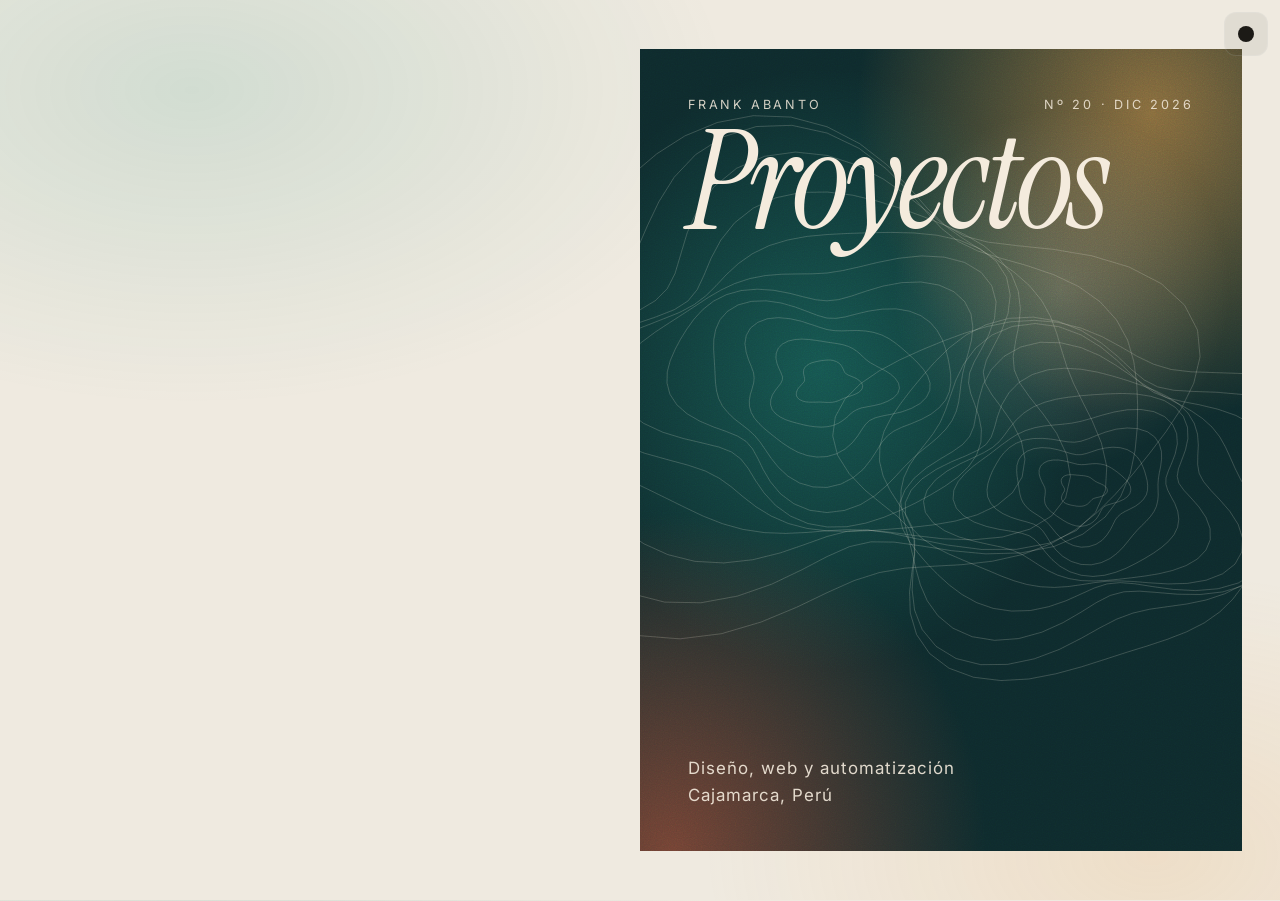
==== commit 58c6b9d9: "Páginas: diseño interior propio y letra que crece con la página" ====
--- a/docs/index.html
+++ b/docs/index.html
@@ -51,7 +51,7 @@
   <link rel="preload" href="fonts/inter-variable.woff2" as="font" type="font/woff2" crossorigin>
 
   <!-- Styles -->
-  <link rel="stylesheet" href="style.css?v=20261121b">
+  <link rel="stylesheet" href="style.css?v=20261121c">
 </head>
 <body>
 
@@ -102,6 +102,6 @@
   <p class="sr-only" id="lector" aria-live="polite">Portada</p>
 
   <script src="vendor/page-flip.browser.js"></script>
-  <script src="script.js?v=20261121b"></script>
+  <script src="script.js?v=20261121c"></script>
 </body>
 </html>
--- a/docs/style.css
+++ b/docs/style.css
@@ -155,3 +155,17 @@
 @media (prefers-reduced-motion: reduce) {
   .frases blockquote, .pista { transition: none; }
 }
+
+/* La librería maneja el display de .pagina: el diseño va en el bloque interior.
+   Las medidas usan el ancho de la página (cqw) para crecer con ella. */
+.pagina { container-type: size; }
+.hoja, .tapa { height: 100%; }
+.ficha__cabeza, .tapa__linea { font-size: max(.6rem, 2.1cqw); }
+.ficha__titulo { font-size: max(1.6rem, 9.5cqw); }
+.ficha__texto { font-size: max(.82rem, 3.5cqw); }
+.ficha__tags span { font-size: max(.64rem, 2.4cqw); }
+.ficha__enlaces a { font-size: max(.82rem, 3.2cqw); }
+.folio { font-size: max(.6rem, 2.1cqw); }
+.frases p { font-size: max(1.2rem, 6.4cqw); }
+.tapa__titulo { font-size: max(3rem, 23cqw); }
+.tapa__pie { font-size: max(.72rem, 2.8cqw); }
